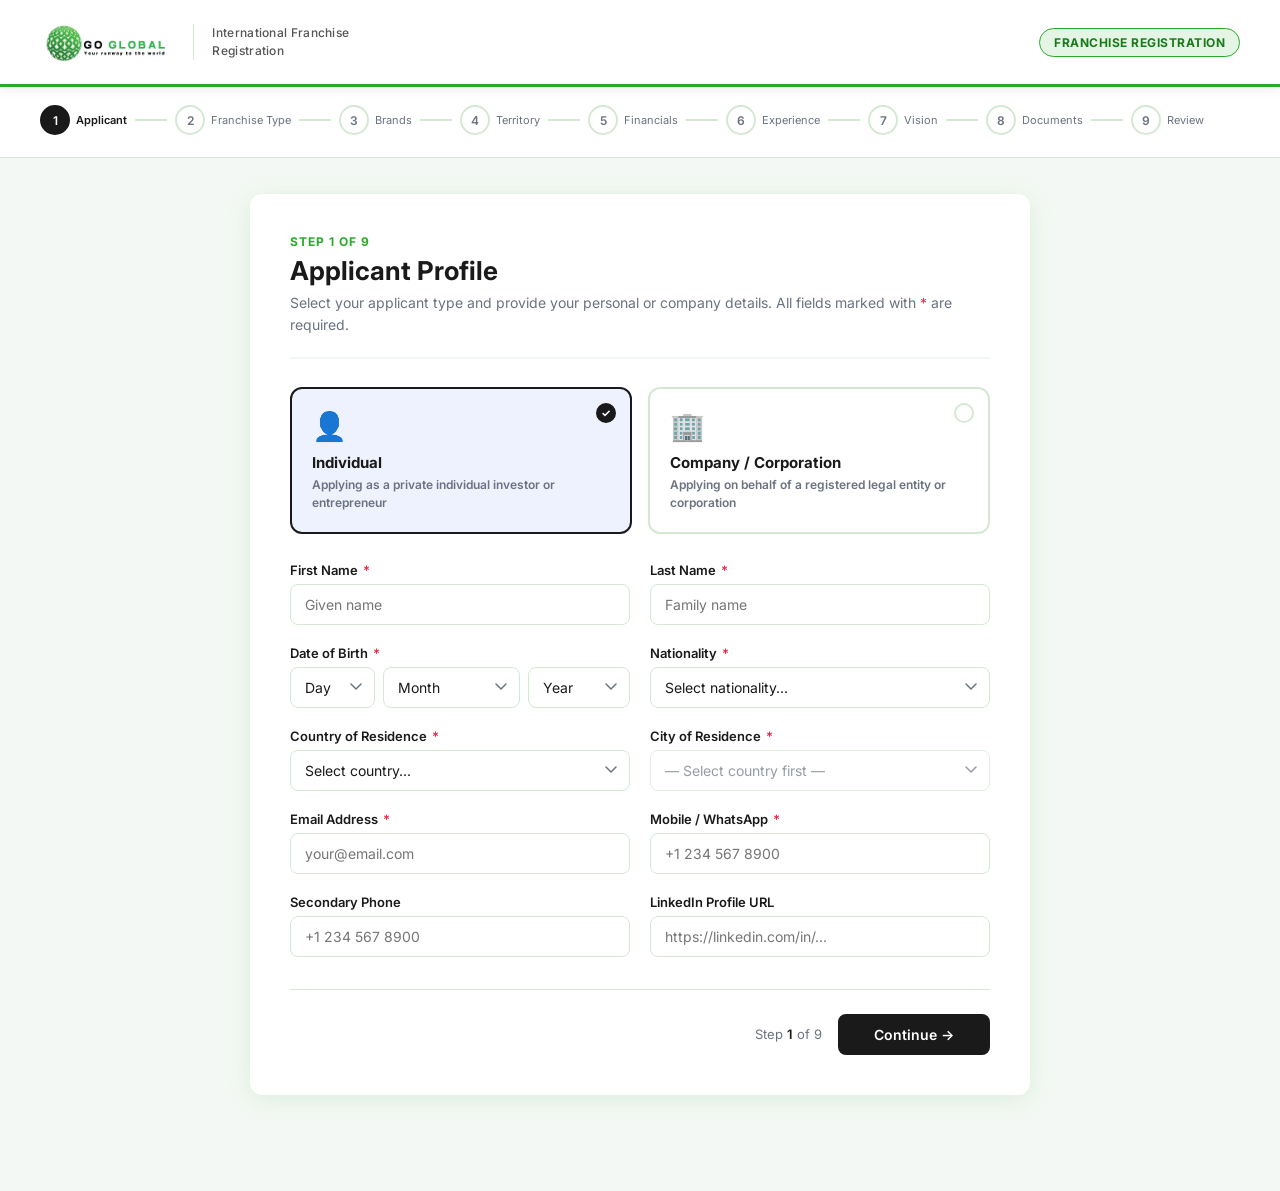
==== index.html @ 4338e1ed "Initial commit — Go Global Holdings franchise registration form" ====
<!DOCTYPE html>
<html lang="en">
<head>
<meta charset="UTF-8">
<meta name="viewport" content="width=device-width, initial-scale=1.0">
<title>Go Global Holdings — International Franchise Registration</title>
<link rel="preconnect" href="https://fonts.googleapis.com">
<link href="https://fonts.googleapis.com/css2?family=Inter:wght@300;400;500;600;700;800&display=swap" rel="stylesheet">
<style>
:root{--navy:#1a1a1a;--gold:#2aaa2a;--gold-light:#a8e6a8;--red:#e8294a;--bg:#f4f8f4;--white:#fff;--text:#1a1a1a;--muted:#6b7280;--border:#d4e8d4;--radius:12px;--shadow:0 4px 24px rgba(42,170,42,.12);}
*{box-sizing:border-box;margin:0;padding:0;}
body{font-family:'Inter',sans-serif;background:var(--bg);color:var(--text);min-height:100vh;}
/* ── HEADER ── */
.header{background:#fff;padding:12px 40px;display:flex;align-items:center;justify-content:space-between;position:sticky;top:0;z-index:100;border-bottom:3px solid #2aaa2a;box-shadow:0 2px 12px rgba(0,0,0,.08);}
.logo{display:flex;align-items:center;gap:0;}
.logo img{height:60px;width:auto;object-fit:contain;}
.logo-divider{width:1px;height:36px;background:#d4e8d4;margin:0 18px;}
.logo-tagline{font-size:12px;color:#555;font-weight:500;letter-spacing:.3px;line-height:1.5;}
.header-badge{background:rgba(42,170,42,.12);border:1px solid #2aaa2a;color:#1a7a1a;padding:6px 14px;border-radius:20px;font-size:12px;font-weight:700;letter-spacing:.5px;}
/* ── PROGRESS ── */
.progress-wrap{background:var(--white);border-bottom:1px solid var(--border);padding:18px 40px;}
.progress-steps{display:flex;align-items:center;gap:0;overflow-x:auto;padding-bottom:4px;}
.progress-steps::-webkit-scrollbar{height:4px;}
.progress-steps::-webkit-scrollbar-track{background:var(--bg);}
.progress-steps::-webkit-scrollbar-thumb{background:var(--border);border-radius:4px;}
.step-item{display:flex;align-items:center;flex-shrink:0;}
.step-dot{width:30px;height:30px;border-radius:50%;border:2px solid var(--border);background:var(--white);display:flex;align-items:center;justify-content:center;font-size:12px;font-weight:600;color:var(--muted);transition:all .3s;cursor:default;}
.step-dot.active{border-color:#1a1a1a;background:#1a1a1a;color:var(--white);}
.step-dot.done{border-color:var(--gold);background:var(--gold);color:var(--white);}
.step-label{font-size:11px;color:var(--muted);margin-left:6px;white-space:nowrap;}
.step-label.active{color:#1a1a1a;font-weight:600;}
.step-connector{width:32px;height:2px;background:var(--border);margin:0 8px;flex-shrink:0;}
.step-connector.done{background:var(--gold);}
/* ── MAIN ── */
.main{max-width:820px;margin:36px auto;padding:0 20px 60px;}
.form-card{background:var(--white);border-radius:var(--radius);box-shadow:var(--shadow);padding:40px;display:none;}
.form-card.active{display:block;animation:fadeIn .3s ease;}
@keyframes fadeIn{from{opacity:0;transform:translateY(8px)}to{opacity:1;transform:translateY(0)}}
.step-header{margin-bottom:28px;padding-bottom:20px;border-bottom:2px solid var(--bg);}
.step-num{font-size:12px;font-weight:700;color:var(--gold);letter-spacing:1px;text-transform:uppercase;margin-bottom:6px;}
.step-title{font-size:26px;font-weight:700;color:var(--navy);}
.step-desc{font-size:14px;color:var(--muted);margin-top:6px;line-height:1.6;}
/* ── FORM ELEMENTS ── */
.form-grid{display:grid;grid-template-columns:1fr 1fr;gap:20px;}
.form-grid.cols-3{grid-template-columns:1fr 1fr 1fr;}
.form-group{display:flex;flex-direction:column;gap:6px;}
.form-group.full{grid-column:1/-1;}
label{font-size:13px;font-weight:600;color:var(--text);}
label .req{color:var(--red);margin-left:2px;}
input[type=text],input[type=email],input[type=tel],input[type=date],input[type=url],input[type=number],select,textarea{width:100%;padding:11px 14px;border:1.5px solid var(--border);border-radius:8px;font-size:14px;font-family:'Inter',sans-serif;color:var(--text);background:var(--white);transition:border-color .2s;}
input:focus,select:focus,textarea:focus{outline:none;border-color:var(--navy);}
input.error,select.error,textarea.error{border-color:var(--red);}
textarea{resize:vertical;min-height:100px;}
select{cursor:pointer;appearance:none;background-image:url("data:image/svg+xml,%3Csvg xmlns='http://www.w3.org/2000/svg' width='12' height='8' viewBox='0 0 12 8'%3E%3Cpath d='M1 1l5 5 5-5' stroke='%236b7280' stroke-width='1.5' fill='none' stroke-linecap='round'/%3E%3C/svg%3E");background-repeat:no-repeat;background-position:right 12px center;}
.hint{font-size:12px;color:var(--muted);margin-top:2px;}
.err-msg{font-size:12px;color:var(--red);margin-top:2px;display:none;}
/* ── RADIO / CHECKBOX CARDS ── */
.type-cards{display:grid;grid-template-columns:1fr 1fr;gap:16px;margin-bottom:28px;}
.type-card{border:2px solid var(--border);border-radius:var(--radius);padding:20px;cursor:pointer;transition:all .25s;position:relative;}
.type-card:hover{border-color:var(--navy);background:#f9fbff;}
.type-card.selected{border-color:var(--navy);background:#eef2ff;}
.type-card input{position:absolute;opacity:0;pointer-events:none;}
.type-card .tc-icon{font-size:28px;margin-bottom:10px;}
.type-card .tc-title{font-size:15px;font-weight:700;color:var(--navy);}
.type-card .tc-desc{font-size:12px;color:var(--muted);margin-top:4px;line-height:1.5;}
.type-card .tc-check{width:20px;height:20px;border:2px solid var(--border);border-radius:50%;position:absolute;top:14px;right:14px;display:flex;align-items:center;justify-content:center;}
.type-card.selected .tc-check{background:var(--navy);border-color:var(--navy);}
.type-card.selected .tc-check::after{content:'✓';font-size:11px;color:var(--white);font-weight:700;}
/* ── BRAND CARDS ── */
.brand-grid{display:grid;grid-template-columns:repeat(4,1fr);gap:14px;}
.brand-card{border:2px solid var(--border);border-radius:var(--radius);padding:14px 10px;cursor:pointer;transition:all .25s;text-align:center;position:relative;background:var(--white);}
.brand-card:hover{border-color:#2aaa2a;transform:translateY(-2px);box-shadow:0 6px 16px rgba(42,170,42,.12);}
.brand-card.selected{border-color:#2aaa2a;background:#f2fbf2;}
.brand-card.selected::after{content:'✓';position:absolute;top:8px;right:8px;width:22px;height:22px;background:#2aaa2a;color:var(--white);border-radius:50%;display:flex;align-items:center;justify-content:center;font-size:12px;font-weight:700;line-height:22px;}
.brand-logo-wrap{height:64px;display:flex;align-items:center;justify-content:center;margin-bottom:8px;}
.brand-logo-wrap img{max-height:60px;max-width:100%;object-fit:contain;}
.brand-name{font-size:12px;font-weight:700;color:#1a1a1a;line-height:1.3;}
.brand-cat{font-size:10px;color:var(--muted);margin-top:3px;}
.brand-intro{font-size:10.5px;color:#444;margin-top:7px;line-height:1.5;min-height:32px;}
.brand-learn-btn{margin-top:9px;width:100%;padding:5px 0;border:1.5px solid #2aaa2a;border-radius:6px;background:none;color:#1a7a1a;font-size:10px;font-weight:600;cursor:pointer;transition:all .2s;font-family:'Inter',sans-serif;}
.brand-learn-btn:hover{background:#2aaa2a;color:#fff;}
/* ── BRAND MODAL ── */
.modal-overlay{position:fixed;inset:0;background:rgba(0,0,0,.55);z-index:1000;display:flex;align-items:center;justify-content:center;padding:20px;opacity:0;pointer-events:none;transition:opacity .25s;}
.modal-overlay.open{opacity:1;pointer-events:all;}
.modal-box{background:#fff;border-radius:16px;width:100%;max-width:680px;max-height:88vh;overflow-y:auto;box-shadow:0 20px 60px rgba(0,0,0,.25);transform:translateY(16px);transition:transform .25s;}
.modal-overlay.open .modal-box{transform:translateY(0);}
.modal-header{padding:24px 28px 16px;border-bottom:1px solid var(--border);display:flex;align-items:center;gap:16px;position:sticky;top:0;background:#fff;z-index:2;}
.modal-header img{height:52px;max-width:140px;object-fit:contain;}
.modal-header-text h2{font-size:18px;font-weight:700;color:#1a1a1a;}
.modal-header-text p{font-size:12px;color:var(--muted);margin-top:2px;}
.modal-close{margin-left:auto;background:none;border:none;font-size:22px;cursor:pointer;color:var(--muted);padding:4px 8px;line-height:1;}
.modal-close:hover{color:#1a1a1a;}
.modal-operating{padding:14px 20px;background:#f2fbf2;border-bottom:1px solid #c5e8c5;display:flex;align-items:center;flex-wrap:wrap;gap:8px;}
.modal-operating-label{font-size:10px;font-weight:700;color:#1a7a1a;text-transform:uppercase;letter-spacing:.6px;margin-right:4px;}
.modal-op-chip{display:flex;align-items:center;gap:5px;background:#fff;border:1px solid #c5e8c5;border-radius:20px;padding:4px 10px;font-size:12px;font-weight:600;color:#1a1a1a;}
.modal-op-chip .flag{font-size:14px;line-height:1;}
.modal-body{padding:22px 28px;}
.modal-section{margin-bottom:22px;}
.modal-section h3{font-size:12px;font-weight:700;color:#2aaa2a;text-transform:uppercase;letter-spacing:.6px;margin-bottom:10px;}
.modal-desc{font-size:13px;color:#333;line-height:1.7;}
.modal-strengths{display:flex;flex-wrap:wrap;gap:7px;}
.modal-strength{background:#f2fbf2;border:1px solid #c5e8c5;color:#1a6b1a;font-size:11px;font-weight:600;padding:4px 10px;border-radius:20px;}
.modal-packages{display:grid;grid-template-columns:repeat(3,1fr);gap:10px;}
.modal-pkg{border:1.5px solid var(--border);border-radius:10px;padding:14px 12px;text-align:center;}
.modal-pkg.highlight{border-color:#2aaa2a;background:#f2fbf2;}
.modal-pkg-name{font-size:12px;font-weight:700;color:#1a1a1a;margin-bottom:8px;}
.modal-pkg-row{font-size:11px;margin-bottom:8px;display:flex;flex-direction:column;gap:1px;}
.modal-pkg-row span:first-child{color:#888;font-size:10px;text-transform:uppercase;letter-spacing:.4px;}
.modal-pkg-row span:last-child{font-weight:700;color:#1a1a1a;font-size:12px;}
.modal-footer{padding:16px 28px;border-top:1px solid var(--border);display:flex;align-items:center;justify-content:space-between;gap:12px;position:sticky;bottom:0;background:#fff;}
.modal-select-btn{background:#2aaa2a;color:#fff;border:none;border-radius:8px;padding:10px 24px;font-size:13px;font-weight:700;cursor:pointer;font-family:'Inter',sans-serif;transition:background .2s;}
.modal-select-btn:hover{background:#1a8a1a;}
.modal-select-btn.deselect{background:#e8f5e8;color:#1a6b1a;border:1.5px solid #2aaa2a;}
.modal-website{font-size:12px;color:#2aaa2a;text-decoration:none;font-weight:600;}
.modal-website:hover{text-decoration:underline;}
/* ── TERRITORY TOGGLE ── */
.terr-tabs{display:flex;margin-bottom:22px;border:2px solid var(--border);border-radius:10px;overflow:hidden;}
.terr-tab{flex:1;padding:11px 0;border:none;background:none;font-size:13px;font-weight:600;color:var(--muted);cursor:pointer;transition:all .2s;font-family:'Inter',sans-serif;}
.terr-tab.active{background:#1a1a1a;color:#fff;}
.terr-tab:not(.active):hover{background:var(--bg);}
/* ── REGION SELECTION ── */
.region-grid{display:grid;grid-template-columns:repeat(3,1fr);gap:12px;}
.region-btn{border:2px solid var(--border);border-radius:8px;padding:12px 14px;cursor:pointer;transition:all .2s;display:flex;align-items:center;gap:10px;font-size:13px;font-weight:500;color:var(--text);}
.region-btn:hover{border-color:var(--navy);background:#f9fbff;}
.region-btn.selected{border-color:var(--gold);background:#fffbf0;color:var(--navy);font-weight:600;}
.region-flag{font-size:20px;}
/* ── COUNTRY PICKER ── */
.country-pick-grid{display:grid;grid-template-columns:repeat(auto-fill,minmax(140px,1fr));gap:6px;max-height:280px;overflow-y:auto;border:1.5px solid var(--border);border-radius:8px;padding:10px;margin-top:10px;}
.country-pick-grid::-webkit-scrollbar{width:4px;}
.country-pick-grid::-webkit-scrollbar-thumb{background:var(--border);border-radius:4px;}
.country-pick-btn{padding:6px 10px;border:1.5px solid var(--border);border-radius:6px;background:#fff;font-size:12px;cursor:pointer;transition:all .2s;text-align:left;font-family:'Inter',sans-serif;color:#1a1a1a;white-space:nowrap;overflow:hidden;text-overflow:ellipsis;}
.country-pick-btn:hover{border-color:#2aaa2a;background:#f2fbf2;}
.country-pick-btn.selected{border-color:#2aaa2a;background:#2aaa2a;color:#fff;}
.country-pick-btn.hidden{display:none;}
.country-chips-wrap{display:flex;flex-wrap:wrap;gap:8px;margin-top:14px;}
.country-chip{display:flex;align-items:center;gap:6px;background:#1a1a1a;color:#fff;border-radius:6px;padding:5px 10px;font-size:12px;font-weight:600;}
.country-chip-remove{cursor:pointer;opacity:.7;font-size:15px;line-height:1;}
.country-chip-remove:hover{opacity:1;}
/* ── INDUSTRY MULTI-SELECT ── */
.industry-pick-wrap{display:flex;flex-wrap:wrap;gap:8px;margin-top:6px;}
.industry-btn{padding:7px 14px;border:1.5px solid var(--border);border-radius:20px;background:#fff;font-size:12px;font-weight:500;cursor:pointer;transition:all .2s;font-family:'Inter',sans-serif;color:#1a1a1a;}
.industry-btn:hover{border-color:#2aaa2a;background:#f2fbf2;}
.industry-btn.selected{border-color:#2aaa2a;background:#2aaa2a;color:#fff;font-weight:600;}
/* ── CHECKBOX GROUP ── */
.check-group{display:flex;flex-direction:column;gap:10px;}
.check-item{display:flex;align-items:center;gap:10px;cursor:pointer;font-size:13px;}
.check-item input[type=checkbox]{width:16px;height:16px;accent-color:var(--navy);cursor:pointer;flex-shrink:0;}
/* ── TAGS / MULTI-SELECT ── */
.tag-input-wrap{border:1.5px solid var(--border);border-radius:8px;padding:8px;min-height:46px;display:flex;flex-wrap:wrap;gap:6px;cursor:text;}
.tag-input-wrap:focus-within{border-color:var(--navy);}
.tag{background:var(--navy);color:var(--white);border-radius:4px;padding:3px 8px;font-size:12px;display:flex;align-items:center;gap:4px;}
.tag-remove{cursor:pointer;opacity:.7;font-size:14px;line-height:1;}
.tag-remove:hover{opacity:1;}
/* ── BUDGET SLIDER ── */
.budget-options{display:grid;grid-template-columns:1fr 1fr 1fr;gap:10px;}
.budget-opt{border:2px solid var(--border);border-radius:8px;padding:12px;cursor:pointer;transition:all .2s;text-align:center;}
.budget-opt:hover{border-color:var(--navy);}
.budget-opt.selected{border-color:var(--gold);background:#fffbf0;}
.budget-opt .amt{font-size:14px;font-weight:700;color:var(--navy);}
.budget-opt .lbl{font-size:11px;color:var(--muted);margin-top:2px;}
/* ── EXPERIENCE TABLE ── */
.exp-entry{border:1.5px solid var(--border);border-radius:8px;padding:16px;margin-bottom:12px;}
.exp-entry-header{display:flex;justify-content:space-between;align-items:center;margin-bottom:12px;}
.exp-entry-title{font-size:14px;font-weight:600;color:var(--navy);}
.btn-remove{background:none;border:1px solid var(--border);color:var(--muted);border-radius:6px;padding:4px 10px;cursor:pointer;font-size:12px;}
.btn-remove:hover{border-color:var(--red);color:var(--red);}
.btn-add{background:none;border:2px dashed var(--border);color:var(--navy);border-radius:8px;padding:10px;cursor:pointer;font-size:13px;font-weight:600;width:100%;margin-top:8px;}
.btn-add:hover{border-color:var(--navy);background:#f9fbff;}
/* ── REVIEW ── */
.review-section{margin-bottom:24px;}
.review-section h3{font-size:14px;font-weight:700;color:var(--navy);margin-bottom:12px;padding-bottom:8px;border-bottom:1px solid var(--border);}
.review-grid{display:grid;grid-template-columns:1fr 1fr;gap:8px 24px;}
.review-item{display:flex;flex-direction:column;gap:2px;}.review-item.full{grid-column:1/-1;}
.review-label{font-size:11px;color:var(--muted);font-weight:600;text-transform:uppercase;letter-spacing:.4px;}
.review-value{font-size:14px;color:var(--text);}
/* ── SCORE CARD ── */
.score-card{background:linear-gradient(135deg,#1a1a1a,#2d2d2d);border-radius:var(--radius);padding:24px;color:var(--white);margin-bottom:24px;}
.score-card h3{font-size:16px;font-weight:700;margin-bottom:16px;color:var(--gold);}
.score-bars{display:flex;flex-direction:column;gap:12px;}
.score-bar-item{display:flex;align-items:center;gap:12px;}
.score-bar-label{font-size:12px;color:#a0aec0;width:140px;flex-shrink:0;}
.score-bar-track{flex:1;background:rgba(255,255,255,.15);border-radius:4px;height:8px;}
.score-bar-fill{height:8px;border-radius:4px;background:linear-gradient(90deg,var(--gold-light),var(--gold));transition:width .6s ease;}
.score-pct{font-size:12px;font-weight:700;color:var(--gold);width:36px;text-align:right;}
/* ── DECLARATION ── */
.decl-item{display:flex;align-items:flex-start;gap:12px;padding:14px;border:1.5px solid var(--border);border-radius:8px;margin-bottom:10px;cursor:pointer;}
.decl-item:hover{background:#f9fbff;}
.decl-item input{margin-top:2px;width:16px;height:16px;accent-color:var(--navy);flex-shrink:0;cursor:pointer;}
.decl-item .decl-text{font-size:13px;line-height:1.6;color:var(--text);}
.decl-item .decl-text strong{color:var(--navy);}
/* ── NAVIGATION ── */
.form-nav{display:flex;justify-content:space-between;align-items:center;margin-top:32px;padding-top:24px;border-top:1px solid var(--border);}
.btn{padding:12px 28px;border-radius:8px;font-size:14px;font-weight:600;cursor:pointer;transition:all .2s;border:none;font-family:'Inter',sans-serif;}
.btn-back{background:var(--white);border:2px solid var(--border);color:var(--text);}
.btn-back:hover{border-color:var(--navy);color:var(--navy);}
.btn-next{background:var(--navy);color:var(--white);padding:12px 36px;}
.btn-next:hover{background:#1a3560;transform:translateY(-1px);box-shadow:0 4px 12px rgba(15,30,61,.25);}
.btn-submit{background:linear-gradient(135deg,var(--gold),#e0a840);color:var(--white);padding:12px 40px;}
.btn-submit:hover{transform:translateY(-1px);box-shadow:0 4px 16px rgba(201,150,44,.4);}
.step-counter{font-size:13px;color:var(--muted);}
.step-counter span{color:var(--navy);font-weight:600;}
/* ── SUCCESS ── */
.success-screen{display:none;text-align:center;padding:60px 40px;}
.success-screen.show{display:block;animation:fadeIn .5s ease;}
.success-icon{width:80px;height:80px;background:linear-gradient(135deg,#10b981,#059669);border-radius:50%;display:flex;align-items:center;justify-content:center;font-size:36px;margin:0 auto 24px;}
.success-screen h2{font-size:28px;font-weight:700;color:var(--navy);margin-bottom:12px;}
.success-screen p{font-size:15px;color:var(--muted);max-width:480px;margin:0 auto 8px;line-height:1.7;}
.ref-number{display:inline-block;background:var(--bg);border:2px solid var(--gold);color:var(--navy);font-size:20px;font-weight:700;padding:14px 32px;border-radius:8px;margin:24px 0;letter-spacing:2px;}
.next-steps{background:var(--bg);border-radius:var(--radius);padding:24px;margin-top:28px;text-align:left;}
.next-steps h3{font-size:14px;font-weight:700;color:var(--navy);margin-bottom:12px;}
.next-steps ol{list-style:decimal;padding-left:20px;display:flex;flex-direction:column;gap:8px;}
/* ── EMAIL COPY ── */
.email-copy-box{background:#f2fbf2;border:1.5px solid #c5e8c5;border-radius:12px;padding:24px 28px;margin-top:28px;text-align:left;}
.email-copy-box h4{font-size:14px;font-weight:700;color:var(--navy);margin-bottom:6px;}
.email-copy-box p{font-size:13px;color:var(--muted);margin-bottom:14px;}
.email-copy-row{display:flex;gap:10px;align-items:center;}
.email-copy-row input{flex:1;padding:11px 14px;border:1.5px solid var(--border);border-radius:8px;font-size:14px;font-family:'Inter',sans-serif;outline:none;transition:border .2s;}
.email-copy-row input:focus{border-color:#2aaa2a;}
.email-copy-row .btn-send{background:#2aaa2a;color:#fff;border:none;padding:11px 22px;border-radius:8px;font-size:14px;font-weight:600;cursor:pointer;white-space:nowrap;transition:background .2s;font-family:'Inter',sans-serif;}
.email-copy-row .btn-send:hover{background:#238a23;}
.email-sent-state{display:none;align-items:center;gap:10px;padding:12px 16px;background:#e8f8e8;border:1.5px solid #a3d9a3;border-radius:8px;font-size:14px;font-weight:600;color:#1a7a1a;}
.email-sent-state.show{display:flex;}
.next-steps li{font-size:13px;color:var(--muted);line-height:1.6;}
/* ── NOTICE ── */
.info-box{background:#eef4ff;border-left:4px solid var(--navy);border-radius:0 8px 8px 0;padding:14px 16px;font-size:13px;color:var(--text);margin-bottom:20px;line-height:1.6;}
.warn-box{background:#fff8e6;border-left:4px solid var(--gold);border-radius:0 8px 8px 0;padding:14px 16px;font-size:13px;color:#92670a;margin-bottom:20px;line-height:1.6;}
/* ── RESPONSIVE ── */
@media(max-width:700px){
  .header{padding:14px 20px;}
  .progress-wrap{padding:14px 20px;}
  .main{margin:20px auto;}
  .form-card{padding:24px 20px;}
  .form-grid,.form-grid.cols-3{grid-template-columns:1fr;}
  .type-cards{grid-template-columns:1fr;}
  .brand-grid{grid-template-columns:repeat(2,1fr);}
  .region-grid{grid-template-columns:1fr 1fr;}
  .budget-options{grid-template-columns:1fr 1fr;}
  .review-grid{grid-template-columns:1fr;}
}
/* ── BRAND MOTIVATION BOX ── */
.brand-motivations{margin-top:20px;display:flex;flex-direction:column;gap:16px;}
.brand-mot-card{border:1.5px solid var(--border);border-radius:8px;padding:16px;}
.brand-mot-header{display:flex;align-items:center;gap:10px;margin-bottom:10px;}
.brand-mot-icon{font-size:20px;}
.brand-mot-name{font-size:14px;font-weight:700;color:var(--navy);}
/* ── SECTION DIVIDER ── */
.section-divider{margin:24px 0 20px;padding-bottom:10px;border-bottom:1px solid var(--border);}
.section-divider h4{font-size:14px;font-weight:700;color:var(--navy);}
.section-divider p{font-size:12px;color:var(--muted);margin-top:3px;}
</style>
</head>
<body>

<!-- HEADER -->
<div class="header">
  <div class="logo">
    <img src="logo.jpg" alt="Go Global Holdings">
    <div class="logo-divider"></div>
    <div class="logo-tagline">International Franchise<br>Registration</div>
  </div>
  <div class="header-badge">FRANCHISE REGISTRATION</div>
</div>

<!-- PROGRESS BAR -->
<div class="progress-wrap">
  <div class="progress-steps" id="progressSteps"></div>
</div>

<!-- MAIN CONTENT -->
<div class="main">

  <!-- ══ STEP 1: APPLICANT PROFILE ══ -->
  <div class="form-card active" id="step1">
    <div class="step-header">
      <div class="step-num">Step 1 of 9</div>
      <div class="step-title">Applicant Profile</div>
      <div class="step-desc">Select your applicant type and provide your personal or company details. All fields marked with <span style="color:var(--red)">*</span> are required.</div>
    </div>
    <div class="type-cards" id="applicantTypeCards">
      <label class="type-card selected" onclick="selectType('individual')">
        <input type="radio" name="applicantType" value="individual" checked>
        <div class="tc-icon">👤</div>
        <div class="tc-title">Individual</div>
        <div class="tc-desc">Applying as a private individual investor or entrepreneur</div>
        <div class="tc-check"></div>
      </label>
      <label class="type-card" onclick="selectType('company')">
        <input type="radio" name="applicantType" value="company">
        <div class="tc-icon">🏢</div>
        <div class="tc-title">Company / Corporation</div>
        <div class="tc-desc">Applying on behalf of a registered legal entity or corporation</div>
        <div class="tc-check"></div>
      </label>
    </div>

    <!-- Individual Fields -->
    <div id="individualFields">
      <div class="form-grid">
        <div class="form-group"><label>First Name <span class="req">*</span></label><input type="text" id="firstName" placeholder="Given name"></div>
        <div class="form-group"><label>Last Name <span class="req">*</span></label><input type="text" id="lastName" placeholder="Family name"></div>
        <div class="form-group">
          <label>Date of Birth <span class="req">*</span></label>
          <div style="display:grid;grid-template-columns:1fr 1.6fr 1.2fr;gap:8px;">
            <select id="dobDay"><option value="">Day</option></select>
            <select id="dobMonth"><option value="">Month</option></select>
            <select id="dobYear"><option value="">Year</option></select>
          </div>
          <input type="hidden" id="dob">
        </div>
        <div class="form-group"><label>Nationality <span class="req">*</span></label><select id="nationality"><option value="">Select nationality...</option></select></div>
        <div class="form-group"><label>Country of Residence <span class="req">*</span></label><select id="countryOfResidence"><option value="">Select country...</option></select></div>
        <div class="form-group">
          <label>City of Residence <span class="req">*</span></label>
          <select id="city" disabled style="color:var(--muted)">
            <option value="">— Select country first —</option>
          </select>
          <input type="text" id="cityOther" placeholder="Type your city name" style="display:none;margin-top:6px;">
        </div>
        <div class="form-group"><label>Email Address <span class="req">*</span></label><input type="email" id="email" placeholder="your@email.com"></div>
        <div class="form-group"><label>Mobile / WhatsApp <span class="req">*</span></label><input type="tel" id="phone" placeholder="+1 234 567 8900"></div>
        <div class="form-group"><label>Secondary Phone</label><input type="tel" id="phone2" placeholder="+1 234 567 8900"></div>
        <div class="form-group"><label>LinkedIn Profile URL</label><input type="url" id="linkedin" placeholder="https://linkedin.com/in/..."></div>
      </div>
    </div>

    <!-- Company Fields -->
    <div id="companyFields" style="display:none">
      <div class="form-grid">
        <div class="form-group full"><label>Registered Company Name <span class="req">*</span></label><input type="text" id="companyName" placeholder="Full legal name"></div>
        <div class="form-group"><label>Business Registration No. <span class="req">*</span></label><input type="text" id="regNumber" placeholder="Company reg. number"></div>
        <div class="form-group"><label>Country of Incorporation <span class="req">*</span></label><select id="countryOfIncorp"><option value="">Select country...</option></select></div>
        <div class="form-group"><label>Year Established <span class="req">*</span></label><input type="number" id="yearEstablished" placeholder="e.g. 2010" min="1900" max="2025"></div>
        <div class="form-group"><label>Type of Business <span class="req">*</span></label>
          <select id="bizType">
            <option value="">Select...</option>
            <option>Private Limited Company</option>
            <option>Public Limited Company</option>
            <option>Partnership</option>
            <option>Sole Proprietorship</option>
            <option>Family Business</option>
            <option>Holding Company</option>
            <option>Investment Group</option>
            <option>Other</option>
          </select>
        </div>
        <div class="form-group"><label>Number of Employees</label><select id="numEmployees"><option value="">Select...</option><option>1–10</option><option>11–50</option><option>51–200</option><option>201–500</option><option>500+</option></select></div>
        <div class="form-group"><label>Company Website</label><input type="url" id="companyWeb" placeholder="https://..."></div>
        <div class="form-group"><label>Annual Turnover (USD)</label>
          <select id="annualTurnover"><option value="">Select...</option><option>Under $500K</option><option>$500K – $1M</option><option>$1M – $5M</option><option>$5M – $20M</option><option>$20M – $100M</option><option>Over $100M</option></select>
        </div>
      </div>
      <div class="section-divider"><h4>Primary Contact Person</h4><p>Who will be the main point of contact for this application?</p></div>
      <div class="form-grid">
        <div class="form-group"><label>Contact Name <span class="req">*</span></label><input type="text" id="contactName" placeholder="Full name"></div>
        <div class="form-group"><label>Job Title / Designation <span class="req">*</span></label><input type="text" id="contactTitle" placeholder="e.g. CEO, Director"></div>
        <div class="form-group"><label>Contact Email <span class="req">*</span></label><input type="email" id="contactEmail" placeholder="contact@company.com"></div>
        <div class="form-group"><label>Contact Mobile <span class="req">*</span></label><input type="tel" id="contactPhone" placeholder="+1 234 567 8900"></div>
        <div class="form-group"><label>LinkedIn Profile</label><input type="url" id="contactLinkedIn" placeholder="https://linkedin.com/in/..."></div>
      </div>
    </div>

    <div class="form-nav">
      <div></div>
      <div style="display:flex;align-items:center;gap:16px;">
        <div class="step-counter">Step <span>1</span> of 9</div>
        <button class="btn btn-next" onclick="nextStep(1)">Continue →</button>
      </div>
    </div>
  </div>

  <!-- ══ STEP 2: FRANCHISE TYPE ══ -->
  <div class="form-card" id="step2">
    <div class="step-header">
      <div class="step-num">Step 2 of 9</div>
      <div class="step-title">Franchise Type</div>
      <div class="step-desc">Select the type of franchise partnership you are interested in. You may change this after initial discussions.</div>
    </div>
    <div class="info-box">💡 <strong>Not sure which type is right for you?</strong> Our team will guide you after reviewing your application. Select the option that best aligns with your current investment capacity and expansion plans.</div>
    <div id="franchiseTypeCards" style="display:grid;grid-template-columns:1fr 1fr;gap:16px;margin-bottom:24px;">
      <label class="type-card" onclick="selectFranchiseType('single_unit')">
        <input type="radio" name="franchiseType" value="single_unit">
        <div class="tc-icon">🏪</div>
        <div class="tc-title">Single-Unit Franchise</div>
        <div class="tc-desc">Operate one franchise location. Ideal for first-time franchisees who want to learn the system before expanding.</div>
        <div class="tc-check"></div>
      </label>
      <label class="type-card" onclick="selectFranchiseType('multi_unit')">
        <input type="radio" name="franchiseType" value="multi_unit">
        <div class="tc-icon">🏬</div>
        <div class="tc-title">Multi-Unit Franchise</div>
        <div class="tc-desc">Develop and operate multiple franchise locations. Typically 3–10 units in an agreed timeline.</div>
        <div class="tc-check"></div>
      </label>
      <label class="type-card" onclick="selectFranchiseType('area_developer')">
        <input type="radio" name="franchiseType" value="area_developer">
        <div class="tc-icon">🗺️</div>
        <div class="tc-title">Area Developer</div>
        <div class="tc-desc">Exclusive rights to develop and operate multiple units across a defined geographic territory or region.</div>
        <div class="tc-check"></div>
      </label>
      <label class="type-card" onclick="selectFranchiseType('master_franchisee')">
        <input type="radio" name="franchiseType" value="master_franchisee">
        <div class="tc-icon">🌍</div>
        <div class="tc-title">Master Franchisee</div>
        <div class="tc-desc">Country or territory license to sub-franchise to other operators. You become the franchisor in your territory.</div>
        <div class="tc-check"></div>
      </label>
    </div>

    <div id="ftExtraFields" style="display:none;">
      <div class="form-grid" id="multiUnitExtra" style="display:none;">
        <div class="form-group"><label>Planned Number of Units <span class="req">*</span></label><select id="plannedUnits"><option value="">Select...</option><option>2–3 units</option><option>4–5 units</option><option>6–10 units</option><option>11–20 units</option><option>20+ units</option></select></div>
        <div class="form-group"><label>Development Timeline <span class="req">*</span></label><select id="devTimeline"><option value="">Select...</option><option>Within 1 year</option><option>1–2 years</option><option>2–3 years</option><option>3–5 years</option></select></div>
      </div>
      <div id="masterDevExtra" style="display:none;">
        <div class="section-divider" style="margin-top:16px;"><h4>Target Territory</h4><p>Select the country or region you intend to operate as Area Developer / Master Franchisee.</p></div>
        <div class="terr-tabs">
          <button class="terr-tab active" id="s2TabRegion" onclick="s2SwitchMode('region')">🌍 By Region</button>
          <button class="terr-tab" id="s2TabCountry" onclick="s2SwitchMode('country')">🗺 By Country</button>
        </div>
        <div id="s2RegionMode">
          <div class="form-group" style="margin-bottom:20px;">
            <label>Select Region(s) of Interest <span class="req">*</span></label>
            <p class="hint" style="margin-bottom:10px;">Click to select / deselect. Multiple regions allowed.</p>
            <div class="region-grid" id="s2RegionGrid"></div>
          </div>
          <div id="s2CountrySection" style="display:none;">
            <div class="section-divider"><h4>Narrow Down to Specific Countries</h4><p>Select specific countries within your chosen regions. (Optional)</p></div>
            <div class="form-group">
              <input type="text" id="s2RegionCountrySearch" placeholder="🔍 Search within selected regions..." oninput="s2FilterRegionCountries(this.value)" style="margin-bottom:0;">
              <div class="country-pick-grid" id="s2RegionCountryPickGrid"></div>
            </div>
            <div id="s2SpecificCountriesChipsWrap" style="display:none;margin-top:4px;">
              <p class="hint" style="margin-bottom:8px;">Selected countries:</p>
              <div class="country-chips-wrap" id="s2SpecificCountriesChips"></div>
            </div>
          </div>
        </div>
        <div id="s2CountryMode" style="display:none;">
          <div class="form-group">
            <label>Select Individual Countries <span class="req">*</span></label>
            <input type="text" id="s2CountrySearch" placeholder="🔍 Search countries..." oninput="s2FilterCountries(this.value)" style="margin-bottom:0;">
            <div class="country-pick-grid" id="s2CountryPickGrid"></div>
          </div>
          <div id="s2SelectedCountriesWrap" style="display:none;margin-top:4px;">
            <p class="hint" style="margin-bottom:8px;">Selected countries:</p>
            <div class="country-chips-wrap" id="s2SelectedCountriesChips"></div>
          </div>
        </div>
        <div class="form-grid" style="margin-top:16px;">
          <div class="form-group"><label>Minimum Sub-Franchisees Targeted</label><select id="subFranchisees"><option value="">Select...</option><option>5–10</option><option>10–25</option><option>25–50</option><option>50–100</option><option>100+</option></select></div>
        </div>
      </div>
    </div>

    <div class="section-divider"><h4>Opening Timeline</h4></div>
    <div class="form-grid">
      <div class="form-group">
        <label>When do you plan to open your first unit? <span class="req">*</span></label>
        <select id="openingTimeline">
          <option value="">Select timeline...</option>
          <option>Within 6 months</option>
          <option>6–12 months</option>
          <option>1–2 years</option>
          <option>2–3 years</option>
          <option>3+ years (planning phase)</option>
        </select>
      </div>
      <div class="form-group">
        <label>Do you have a specific site / property in mind?</label>
        <select id="hasSite"><option value="">Select...</option><option>Yes – secured</option><option>Yes – in negotiation</option><option>No – still searching</option><option>No – franchisor to assist</option></select>
      </div>
    </div>

    <div class="form-nav">
      <button class="btn btn-back" onclick="prevStep(2)">← Back</button>
      <div style="display:flex;align-items:center;gap:16px;">
        <div class="step-counter">Step <span>2</span> of 9</div>
        <button class="btn btn-next" onclick="nextStep(2)">Continue →</button>
      </div>
    </div>
  </div>

  <!-- ══ STEP 3: BRAND SELECTION ══ -->
  <div class="form-card" id="step3">
    <div class="step-header">
      <div class="step-num">Step 3 of 9</div>
      <div class="step-title">Brand Selection</div>
      <div class="step-desc">Select one or more brands from our portfolio that you are interested in franchising. You may select multiple brands.</div>
    </div>
    <div class="warn-box">⚠️ Select all brands you are interested in. Our team will assess your application for each brand based on your profile, territory, and financial capacity.</div>
    <div class="brand-grid" id="brandGrid"></div>
    <div class="brand-motivations" id="brandMotivations" style="display:none;">
      <div class="section-divider"><h4>Brand-Specific Interest</h4><p>Tell us why you are interested in each selected brand.</p></div>
      <div id="brandMotivationCards"></div>
    </div>
    <div class="form-nav">
      <button class="btn btn-back" onclick="prevStep(3)">← Back</button>
      <div style="display:flex;align-items:center;gap:16px;">
        <div class="step-counter">Step <span>3</span> of 9</div>
        <button class="btn btn-next" onclick="nextStep(3)">Continue →</button>
      </div>
    </div>
  </div>

  <!-- ══ STEP 4: TERRITORY ══ -->
  <div class="form-card" id="step4">
    <div class="step-header">
      <div class="step-num">Step 4 of 9</div>
      <div class="step-title">Territory of Interest</div>
      <div class="step-desc">Select the regions or individual countries where you intend to operate your franchise(s).</div>
    </div>

    <!-- Mode toggle -->
    <div class="terr-tabs">
      <button class="terr-tab active" id="tabRegion" onclick="switchTerritoryMode('region')">🌍 By Region</button>
      <button class="terr-tab" id="tabCountry" onclick="switchTerritoryMode('country')">🗺 By Country</button>
    </div>

    <!-- Region mode -->
    <div id="terrRegionMode">
      <div class="form-group" style="margin-bottom:20px;">
        <label>Select Region(s) of Interest <span class="req">*</span></label>
        <p class="hint" style="margin-bottom:10px;">Click to select / deselect. Multiple regions allowed.</p>
        <div class="region-grid" id="regionGrid"></div>
      </div>
      <div id="countrySection" style="display:none;">
        <div class="section-divider"><h4>Narrow Down to Specific Countries</h4><p>Select specific countries within your chosen regions. (Optional)</p></div>
        <div class="form-group">
          <input type="text" id="regionCountrySearch" placeholder="🔍 Search within selected regions..." oninput="filterRegionCountries(this.value)" style="margin-bottom:0;">
          <div class="country-pick-grid" id="regionCountryPickGrid"></div>
        </div>
        <div id="specificCountriesChipsWrap" style="display:none;margin-top:4px;">
          <p class="hint" style="margin-bottom:8px;">Selected countries:</p>
          <div class="country-chips-wrap" id="specificCountriesChips"></div>
        </div>
      </div>
    </div>

    <!-- Country mode -->
    <div id="terrCountryMode" style="display:none;">
      <div class="form-group">
        <label>Select Individual Countries <span class="req">*</span></label>
        <input type="text" id="countrySearch" placeholder="🔍 Search countries..." oninput="filterCountries(this.value)" style="margin-bottom:0;">
        <div class="country-pick-grid" id="countryPickGrid"></div>
      </div>
      <div id="selectedCountriesWrap" style="display:none;margin-top:4px;">
        <p class="hint" style="margin-bottom:8px;">Selected countries:</p>
        <div class="country-chips-wrap" id="selectedCountriesChips"></div>
      </div>
    </div>

    <!-- Always shown -->
    <div class="form-grid" style="margin-top:24px;">
      <div class="form-group">
        <label>Primary Country of Operation <span class="req">*</span></label>
        <select id="primaryCountry"><option value="">Select primary country...</option></select>
      </div>
      <div class="form-group">
        <label>Open to Suggestions on Territory?</label>
        <select id="openToSuggestions"><option value="">Select...</option><option>Yes – flexible on territory</option><option>Somewhat – prefer selected regions</option><option>No – specific territory only</option></select>
      </div>
    </div>
    <div class="form-nav">
      <button class="btn btn-back" onclick="prevStep(4)">← Back</button>
      <div style="display:flex;align-items:center;gap:16px;">
        <div class="step-counter">Step <span>4</span> of 9</div>
        <button class="btn btn-next" onclick="nextStep(4)">Continue →</button>
      </div>
    </div>
  </div>

  <!-- ══ STEP 5: FINANCIAL PROFILE ══ -->
  <div class="form-card" id="step5">
    <div class="step-header">
      <div class="step-num">Step 5 of 9</div>
      <div class="step-title">Financial Profile</div>
      <div class="step-desc">Provide your financial capacity to help us match you with the right brand and territory. All information is strictly confidential.</div>
    </div>
    <div class="info-box">🔒 Financial information is treated with strict confidentiality and used solely for franchise qualification purposes. We do not share this with third parties.</div>
    <div class="section-divider"><h4>Available Investment Capital</h4><p>Liquid capital available specifically for franchise investment (not including personal living expenses)</p></div>
    <div class="form-group" style="margin-bottom:20px;">
      <label>Available Liquid Capital (USD) <span class="req">*</span></label>
      <div class="budget-options" id="liquidCapitalOpts">
        <div class="budget-opt" onclick="selectBudget('liquidCapital','Under $50K')"><div class="amt">Under $50K</div><div class="lbl">Entry Level</div></div>
        <div class="budget-opt" onclick="selectBudget('liquidCapital','$50K–$100K')"><div class="amt">$50K–$100K</div><div class="lbl">Starter</div></div>
        <div class="budget-opt" onclick="selectBudget('liquidCapital','$100K–$250K')"><div class="amt">$100K–$250K</div><div class="lbl">Single Unit</div></div>
        <div class="budget-opt" onclick="selectBudget('liquidCapital','$250K–$500K')"><div class="amt">$250K–$500K</div><div class="lbl">Multi-Unit</div></div>
        <div class="budget-opt" onclick="selectBudget('liquidCapital','$500K–$1M')"><div class="amt">$500K–$1M</div><div class="lbl">Area Dev.</div></div>
        <div class="budget-opt" onclick="selectBudget('liquidCapital','Over $1M')"><div class="amt">Over $1M</div><div class="lbl">Master Rights</div></div>
      </div>
    </div>
    <div class="section-divider"><h4>Total Net Worth</h4><p>Estimated total personal / company net worth including all assets</p></div>
    <div class="form-group" style="margin-bottom:20px;">
      <label>Estimated Net Worth (USD) <span class="req">*</span></label>
      <div class="budget-options" id="netWorthOpts">
        <div class="budget-opt" onclick="selectBudget('netWorth','Under $100K')"><div class="amt">Under $100K</div><div class="lbl">Growing</div></div>
        <div class="budget-opt" onclick="selectBudget('netWorth','$100K–$500K')"><div class="amt">$100K–$500K</div><div class="lbl">Developing</div></div>
        <div class="budget-opt" onclick="selectBudget('netWorth','$500K–$1M')"><div class="amt">$500K–$1M</div><div class="lbl">Established</div></div>
        <div class="budget-opt" onclick="selectBudget('netWorth','$1M–$3M')"><div class="amt">$1M–$3M</div><div class="lbl">Affluent</div></div>
        <div class="budget-opt" onclick="selectBudget('netWorth','$3M–$10M')"><div class="amt">$3M–$10M</div><div class="lbl">High Net Worth</div></div>
        <div class="budget-opt" onclick="selectBudget('netWorth','Over $10M')"><div class="amt">Over $10M</div><div class="lbl">UHNWI</div></div>
      </div>
    </div>
    <div class="section-divider"><h4>Source of Funds</h4></div>
    <div class="form-group" style="margin-bottom:20px;">
      <label>Source of Investment Funds <span class="req">*</span> <span class="hint">(Select all that apply)</span></label>
      <div class="check-group" style="display:grid;grid-template-columns:1fr 1fr;gap:10px;margin-top:8px;">
        <label class="check-item"><input type="checkbox" value="personal_savings" id="src_savings"> Personal / Family Savings</label>
        <label class="check-item"><input type="checkbox" value="bank_loan" id="src_bank"> Bank Loan / Credit Facility</label>
        <label class="check-item"><input type="checkbox" value="investors" id="src_inv"> External Investors / Partners</label>
        <label class="check-item"><input type="checkbox" value="business_profits" id="src_biz"> Existing Business Profits</label>
        <label class="check-item"><input type="checkbox" value="property_sale" id="src_prop"> Property / Asset Sale</label>
        <label class="check-item"><input type="checkbox" value="other" id="src_other"> Other</label>
      </div>
    </div>
    <div class="form-grid">
      <div class="form-group">
        <label>Will you require external financing?</label>
        <select id="requiresFinancing"><option value="">Select...</option><option>No – fully self-funded</option><option>Yes – partial bank financing</option><option>Yes – seeking investors</option><option>Already secured financing</option></select>
      </div>
      <div class="form-group">
        <label>Currency Preference for Investment</label>
        <select id="currency"><option value="">Select...</option><option>USD (US Dollar)</option><option>EUR (Euro)</option><option>GBP (British Pound)</option><option>SGD (Singapore Dollar)</option><option>AED (UAE Dirham)</option><option>SAR (Saudi Riyal)</option><option>INR (Indian Rupee)</option><option>MYR (Malaysian Ringgit)</option><option>Other</option></select>
      </div>
    </div>
    <div class="form-nav">
      <button class="btn btn-back" onclick="prevStep(5)">← Back</button>
      <div style="display:flex;align-items:center;gap:16px;">
        <div class="step-counter">Step <span>5</span> of 9</div>
        <button class="btn btn-next" onclick="nextStep(5)">Continue →</button>
      </div>
    </div>
  </div>

  <!-- ══ STEP 6: EXPERIENCE ══ -->
  <div class="form-card" id="step6">
    <div class="step-header">
      <div class="step-num">Step 6 of 9</div>
      <div class="step-title">Experience & Background</div>
      <div class="step-desc">Tell us about your professional background, business experience, and any previous franchise ownership. This helps us assess your readiness and match you with the right brand.</div>
    </div>
    <div class="section-divider"><h4>Current Occupation</h4></div>
    <div class="form-grid">
      <div class="form-group"><label>Current / Most Recent Role <span class="req">*</span></label><input type="text" id="currentRole" placeholder="e.g. Managing Director, Business Owner..."></div>
      <div class="form-group"><label>Current / Most Recent Employer</label><input type="text" id="currentEmployer" placeholder="Company or self-employed"></div>
      <div class="form-group full">
        <label>Industry <span class="req">*</span></label>
        <p class="hint" style="margin-bottom:4px;">Select all that apply.</p>
        <div class="industry-pick-wrap" id="industryPickWrap">
          <button class="industry-btn" onclick="toggleIndustry('Food &amp; Beverage')">Food &amp; Beverage</button>
          <button class="industry-btn" onclick="toggleIndustry('Retail')">Retail</button>
          <button class="industry-btn" onclick="toggleIndustry('Hospitality / Hotels')">Hospitality / Hotels</button>
          <button class="industry-btn" onclick="toggleIndustry('Finance / Banking')">Finance / Banking</button>
          <button class="industry-btn" onclick="toggleIndustry('Real Estate / Property')">Real Estate / Property</button>
          <button class="industry-btn" onclick="toggleIndustry('Technology / IT')">Technology / IT</button>
          <button class="industry-btn" onclick="toggleIndustry('Healthcare / Medical')">Healthcare / Medical</button>
          <button class="industry-btn" onclick="toggleIndustry('Manufacturing')">Manufacturing</button>
          <button class="industry-btn" onclick="toggleIndustry('Education / Training')">Education / Training</button>
          <button class="industry-btn" onclick="toggleIndustry('Logistics / Supply Chain')">Logistics / Supply Chain</button>
          <button class="industry-btn" onclick="toggleIndustry('Professional Services')">Professional Services</button>
          <button class="industry-btn" onclick="toggleIndustry('Construction / Infrastructure')">Construction / Infrastructure</button>
          <button class="industry-btn" onclick="toggleIndustry('Agriculture / Food Production')">Agriculture / Food Production</button>
          <button class="industry-btn" onclick="toggleIndustry('Media / Marketing')">Media / Marketing</button>
          <button class="industry-btn" onclick="toggleIndustry('Other')">Other</button>
        </div>
      </div>
      <div class="form-group"><label>Years of Business Experience <span class="req">*</span></label>
        <select id="yearsExp"><option value="">Select...</option><option>Less than 1 year</option><option>1–3 years</option><option>3–5 years</option><option>5–10 years</option><option>10–15 years</option><option>Over 15 years</option></select>
      </div>
      <div class="form-group"><label>Max. No. of Staff Ever Managed</label>
        <select id="staffManaged"><option value="">Select...</option><option>None</option><option>1–5</option><option>6–15</option><option>16–50</option><option>51–200</option><option>200+</option></select>
      </div>
      <div class="form-group"><label>Highest Education Level</label>
        <select id="education"><option value="">Select...</option><option>High School / Secondary</option><option>Diploma / Associate Degree</option><option>Bachelor's Degree</option><option>Master's Degree (MBA or other)</option><option>Doctorate / PhD</option><option>Professional Qualification (e.g. CPA, CFA)</option></select>
      </div>
    </div>

    <div class="section-divider"><h4>Current Business Ownership</h4></div>
    <div class="form-grid">
      <div class="form-group">
        <label>Do you currently own / operate a business? <span class="req">*</span></label>
        <select id="ownsBusiness" onchange="toggleOwnsBusiness()"><option value="">Select...</option><option value="yes">Yes</option><option value="no">No</option></select>
      </div>
    </div>
    <div id="bizDetails" style="display:none;">
      <div class="form-grid">
        <div class="form-group"><label>Business Name</label><input type="text" id="bizName" placeholder="Name of your business"></div>
        <div class="form-group"><label>Business Type / Industry</label><input type="text" id="bizIndustry" placeholder="e.g. F&B, Retail, Services"></div>
        <div class="form-group"><label>Annual Revenue (approx. USD)</label>
          <select id="bizRevenue"><option value="">Select...</option><option>Under $100K</option><option>$100K–$500K</option><option>$500K–$2M</option><option>$2M–$10M</option><option>Over $10M</option></select>
        </div>
        <div class="form-group"><label>Number of Current Staff</label><input type="number" id="bizStaff" placeholder="e.g. 25" min="0"></div>
      </div>
    </div>

    <div class="section-divider"><h4>Franchise Experience</h4></div>
    <div class="form-grid">
      <div class="form-group full">
        <label>Do you have prior franchise ownership or management experience? <span class="req">*</span></label>
        <select id="hasFranchiseExp" onchange="toggleFranchiseExp()"><option value="">Select...</option><option value="yes">Yes – I own/owned franchise(s)</option><option value="operated">Yes – I managed a franchise operation</option><option value="no">No – this is my first franchise application</option></select>
      </div>
    </div>
    <div id="franchiseExpDetails" style="display:none;">
      <div id="franchiseExpEntries"></div>
      <button class="btn-add" onclick="addFranchiseEntry()">+ Add Franchise Experience</button>
    </div>

    <div id="industryExpSection"><!-- built dynamically by buildIndustryExpSection() --></div>

    <div class="form-nav">
      <button class="btn btn-back" onclick="prevStep(6)">← Back</button>
      <div style="display:flex;align-items:center;gap:16px;">
        <div class="step-counter">Step <span>6</span> of 9</div>
        <button class="btn btn-next" onclick="nextStep(6)">Continue →</button>
      </div>
    </div>
  </div>

  <!-- ══ STEP 7: VISION & MOTIVATION ══ -->
  <div class="form-card" id="step7">
    <div class="step-header">
      <div class="step-num">Step 7 of 9</div>
      <div class="step-title">Vision & Motivation</div>
      <div class="step-desc">Help us understand your entrepreneurial vision and why you want to partner with our brands. This is one of the most important sections of your application.</div>
    </div>
    <div class="form-group" style="margin-bottom:20px;">
      <label>Why do you want to franchise with us? <span class="req">*</span></label>
      <p class="hint">Describe what draws you to our brand(s), your alignment with our values, and what you bring as a franchise partner. Minimum 100 words.</p>
      <textarea id="whyFranchise" placeholder="Share your motivation, alignment with our brand values, what excites you about this opportunity, and why you believe you'll be a successful franchisee..." style="min-height:130px;"></textarea>
    </div>
    <div class="form-group" style="margin-bottom:20px;">
      <label>What is your business vision for your franchise operation? <span class="req">*</span></label>
      <p class="hint">Describe your 3–5 year plan: growth strategy, number of units, target market, community impact, etc.</p>
      <textarea id="businessVision" placeholder="Describe your vision: how many units you plan to open, your target customer base, your management structure, and how you plan to grow..." style="min-height:120px;"></textarea>
    </div>
    <div class="form-grid">
      <div class="form-group full">
        <label>What are your key strengths as a potential franchisee? <span class="req">*</span></label>
        <p class="hint" style="margin-bottom:4px;">Select all that apply.</p>
        <div class="industry-pick-wrap" id="strengthPickWrap">
          <button class="industry-btn" onclick="toggleStrength('Strong financial resources')">Strong financial resources</button>
          <button class="industry-btn" onclick="toggleStrength('Deep local market knowledge')">Deep local market knowledge</button>
          <button class="industry-btn" onclick="toggleStrength('Proven operational experience')">Proven operational experience</button>
          <button class="industry-btn" onclick="toggleStrength('Existing retail / F&amp;B network')">Existing retail / F&amp;B network</button>
          <button class="industry-btn" onclick="toggleStrength('Strong management team')">Strong management team</button>
          <button class="industry-btn" onclick="toggleStrength('Government / business connections')">Government / business connections</button>
          <button class="industry-btn" onclick="toggleStrength('Prime property access')">Prime property access</button>
          <button class="industry-btn" onclick="toggleStrength('Marketing &amp; branding expertise')">Marketing &amp; branding expertise</button>
          <button class="industry-btn" onclick="toggleStrength('Supply chain / logistics network')">Supply chain / logistics network</button>
          <button class="industry-btn" onclick="toggleStrength('Technology &amp; digital capabilities')">Technology &amp; digital capabilities</button>
          <button class="industry-btn" onclick="toggleStrength('Multilingual / multicultural team')">Multilingual / multicultural team</button>
        </div>
      </div>
      <div class="form-group full">
        <label>How did you hear about us? <span class="req">*</span></label>
        <p class="hint" style="margin-bottom:4px;">Select all that apply.</p>
        <div class="industry-pick-wrap" id="hearAboutPickWrap">
          <button class="industry-btn" onclick="toggleHearAbout('Franchise Exhibition / Expo')">Franchise Exhibition / Expo</button>
          <button class="industry-btn" onclick="toggleHearAbout('Online Search (Google, etc.)')">Online Search (Google, etc.)</button>
          <button class="industry-btn" onclick="toggleHearAbout('Social Media (LinkedIn, Instagram, etc.)')">Social Media (LinkedIn, Instagram, etc.)</button>
          <button class="industry-btn" onclick="toggleHearAbout('Referral from a friend / associate')">Referral from a friend / associate</button>
          <button class="industry-btn" onclick="toggleHearAbout('Existing franchisee')">Existing franchisee</button>
          <button class="industry-btn" onclick="toggleHearAbout('Franchise consultant / broker')">Franchise consultant / broker</button>
          <button class="industry-btn" onclick="toggleHearAbout('Industry publication / magazine')">Industry publication / magazine</button>
          <button class="industry-btn" onclick="toggleHearAbout('Email / newsletter')">Email / newsletter</button>
          <button class="industry-btn" onclick="toggleHearAbout('Company website')">Company website</button>
          <button class="industry-btn" onclick="toggleHearAbout('Other')">Other</button>
        </div>
      </div>
      <div class="form-group">
        <label>Will you be a hands-on operator? <span class="req">*</span></label>
        <select id="operatorType">
          <option value="">Select...</option>
          <option>Yes – I will be owner-operator, personally involved daily</option>
          <option>Semi-active – I will oversee but hire professional management</option>
          <option>Passive investor – professionally managed by hired team</option>
        </select>
      </div>
      <div class="form-group">
        <label>Are you currently working with a franchise consultant / broker?</label>
        <select id="hasBroker">
          <option value="">Select...</option>
          <option>Yes – name below</option>
          <option>No – applying directly</option>
        </select>
      </div>
      <div class="form-group full" id="brokerNameField" style="display:none;">
        <label>Consultant / Broker Name & Company</label>
        <input type="text" id="brokerName" placeholder="Name and company of your franchise consultant">
      </div>
    </div>
    <div class="form-group" style="margin-top:8px;">
      <label>Additional Information / Message to Our Team</label>
      <p class="hint">Anything else you'd like us to know about your application?</p>
      <textarea id="additionalInfo" placeholder="Any other relevant information, special circumstances, or questions you have for our franchise team..." style="min-height:80px;"></textarea>
    </div>
    <div class="form-nav">
      <button class="btn btn-back" onclick="prevStep(7)">← Back</button>
      <div style="display:flex;align-items:center;gap:16px;">
        <div class="step-counter">Step <span>7</span> of 9</div>
        <button class="btn btn-next" onclick="nextStep(7)">Continue →</button>
      </div>
    </div>
  </div>

  <!-- ══ STEP 8: DOCUMENTS ══ -->
  <div class="form-card" id="step8">
    <div class="step-header">
      <div class="step-num">Step 8 of 9</div>
      <div class="step-title">Supporting Documents</div>
      <div class="step-desc">Uploading supporting documents significantly strengthens your application. All documents are optional at this stage and can be submitted later.</div>
    </div>
    <div class="warn-box">📋 Documents are optional but highly recommended for Master Franchisee and Area Developer applications. They will be requested during the due diligence phase.</div>
    <div class="form-grid">
      <div class="form-group">
        <label id="cvLabel">CV / Resume</label>
        <p class="hint" id="cvHint">PDF or Word document. Max 5MB.</p>
        <input type="file" id="cvFile" accept=".pdf,.doc,.docx" style="border:2px dashed var(--border);padding:12px;border-radius:8px;background:#fafafa;cursor:pointer;">
      </div>
      <div class="form-group">
        <label>Business Plan (if available)</label>
        <p class="hint">PDF only. Max 10MB.</p>
        <input type="file" id="bizPlanFile" accept=".pdf" style="border:2px dashed var(--border);padding:12px;border-radius:8px;background:#fafafa;cursor:pointer;">
      </div>
      <div class="form-group">
        <label>Financial Statement / Proof of Funds</label>
        <p class="hint">Bank statement, account summary, or net worth statement. PDF. Max 5MB.</p>
        <input type="file" id="financeFile" accept=".pdf,.jpg,.jpeg,.png" style="border:2px dashed var(--border);padding:12px;border-radius:8px;background:#fafafa;cursor:pointer;">
      </div>
      <div class="form-group">
        <label>Company Profile / Registration Documents</label>
        <p class="hint">Company registration certificate, profile, or business license. PDF. Max 5MB.</p>
        <input type="file" id="companyFile" accept=".pdf,.jpg,.jpeg,.png" style="border:2px dashed var(--border);padding:12px;border-radius:8px;background:#fafafa;cursor:pointer;">
      </div>
    </div>
    <div class="form-group" style="margin-top:8px;">
      <label>Reference Contact 1 (Professional Reference)</label>
      <div class="form-grid">
        <input type="text" id="ref1name" placeholder="Full name">
        <input type="text" id="ref1title" placeholder="Title / Company">
        <input type="email" id="ref1email" placeholder="Email address">
        <input type="tel" id="ref1phone" placeholder="Phone number">
      </div>
    </div>
    <div class="form-group" style="margin-top:8px;">
      <label>Reference Contact 2 (Business / Character Reference)</label>
      <div class="form-grid">
        <input type="text" id="ref2name" placeholder="Full name">
        <input type="text" id="ref2title" placeholder="Title / Company">
        <input type="email" id="ref2email" placeholder="Email address">
        <input type="tel" id="ref2phone" placeholder="Phone number">
      </div>
    </div>
    <div class="form-nav">
      <button class="btn btn-back" onclick="prevStep(8)">← Back</button>
      <div style="display:flex;align-items:center;gap:16px;">
        <div class="step-counter">Step <span>8</span> of 9</div>
        <button class="btn btn-next" onclick="nextStep(8)">Continue →</button>
      </div>
    </div>
  </div>

  <!-- ══ STEP 9: REVIEW & DECLARATION ══ -->
  <div class="form-card" id="step9">
    <div class="step-header">
      <div class="step-num">Step 9 of 9</div>
      <div class="step-title">Review & Declaration</div>
      <div class="step-desc">Review your application summary and confirm your declarations before submitting.</div>
    </div>
    <div class="score-card" id="candidateScoreCard">
      <h3>📊 Candidate Matching Summary</h3>
      <div class="score-bars" id="scoreBars"></div>
    </div>
    <div id="reviewSummary"></div>
    <div class="section-divider"><h4>Declarations & Consent</h4></div>
    <label class="decl-item">
      <input type="checkbox" id="decl1">
      <div class="decl-text"><strong>Accuracy of Information:</strong> I confirm that all information provided in this application is true, accurate, and complete to the best of my knowledge. I understand that providing false information may result in immediate disqualification.</div>
    </label>
    <label class="decl-item">
      <input type="checkbox" id="decl2">
      <div class="decl-text"><strong>Background & Reference Check:</strong> I authorize Go Global Holdings and its designated representatives to conduct background checks, verify references, and assess financial information provided in this application as part of the franchise qualification process.</div>
    </label>
    <label class="decl-item">
      <input type="checkbox" id="decl3">
      <div class="decl-text"><strong>Privacy Policy:</strong> I have read and agree to the <a href="#" style="color:var(--gold)">Privacy Policy</a> and <a href="#" style="color:var(--gold)">Terms & Conditions</a>. I understand how my personal information will be collected, used, and stored.</div>
    </label>
    <label class="decl-item">
      <input type="checkbox" id="decl4">
      <div class="decl-text"><strong>Non-Commitment Acknowledgement:</strong> I understand that this application does not constitute a binding franchise agreement and that submitting this form does not guarantee or imply approval of a franchise. Any franchise offer is subject to mutual due diligence and execution of a Franchise Disclosure Document (FDD) and Franchise Agreement.</div>
    </label>
    <label class="decl-item">
      <input type="checkbox" id="declMarketing">
      <div class="decl-text"><strong>Marketing Communications (Optional):</strong> I agree to receive updates, newsletters, and promotional materials about franchise opportunities from Go Global Holdings via email and messaging platforms.</div>
    </label>
    <div class="form-nav">
      <button class="btn btn-back" onclick="prevStep(9)">← Back</button>
      <div style="display:flex;align-items:center;gap:16px;">
        <div class="step-counter">Step <span>9</span> of 9</div>
        <button class="btn btn-submit" onclick="submitForm()">🚀 Submit Application</button>
      </div>
    </div>
  </div>

  <!-- ══ SUCCESS SCREEN ══ -->
  <div class="form-card success-screen" id="successScreen">
    <div class="success-icon">✓</div>
    <h2>Application Submitted Successfully!</h2>
    <p>Thank you for your interest in franchising with us. Your application has been received and is now under review by our International Franchise Development Team.</p>
    <div class="ref-number" id="refNumber">FR-2025-000000</div>
    <p style="font-size:13px;color:var(--muted);">Please save this reference number for all future correspondence.</p>
    <div class="next-steps">
      <h3>What happens next?</h3>
      <ol>
        <li><strong>Application Review (3–5 business days):</strong> Our franchise development team will review your application and assess your profile against our brand requirements.</li>
        <li><strong>Initial Screening Call (Week 1–2):</strong> A franchise development manager will contact you to schedule an introductory call to discuss your application in detail.</li>
        <li><strong>Franchise Disclosure & Discovery Day (Week 2–4):</strong> Qualified candidates will receive our Franchise Disclosure Document and be invited to attend a Discovery Day at our HQ.</li>
        <li><strong>Due Diligence & Approval (Week 4–8):</strong> Financial verification, reference checks, and territory assessment will be completed.</li>
        <li><strong>Franchise Agreement (Week 8–12):</strong> Approved candidates will receive and execute the Franchise Agreement, followed by onboarding.</li>
      </ol>
    </div>
    <div class="email-copy-box">
      <h4>📧 Get a Copy of Your Application</h4>
      <p>We'll open your email client with a full summary of your submitted application.</p>
      <div class="email-copy-row">
        <input type="email" id="copyEmailInput" placeholder="Your email address">
        <button class="btn-send" onclick="sendApplicationCopy()">Send Copy →</button>
      </div>
      <div class="email-sent-state" id="emailSentState">
        <span>✅</span> Email client opened — check your drafts or sent folder.
      </div>
    </div>
  </div>

</div><!-- /main -->

<!-- ══ BRAND MODAL ══ -->
<div class="modal-overlay" id="brandModal" onclick="if(event.target===this)closeBrandModal()">
  <div class="modal-box">
    <div class="modal-header">
      <img id="modalLogo" src="" alt="">
      <div class="modal-header-text">
        <h2 id="modalName"></h2>
        <p id="modalMeta"></p>
      </div>
      <button class="modal-close" onclick="closeBrandModal()">✕</button>
    </div>
    <div class="modal-operating" id="modalOperating" style="display:none"></div>
    <div class="modal-body">
      <div class="modal-section">
        <h3>About the Brand</h3>
        <p class="modal-desc" id="modalDesc"></p>
      </div>
      <div class="modal-section" id="modalStrengthsSection">
        <h3>Key Strengths</h3>
        <div class="modal-strengths" id="modalStrengths"></div>
      </div>
      <div class="modal-section" id="modalPkgsSection">
        <h3>Franchise Packages</h3>
        <div class="modal-packages" id="modalPackages"></div>
      </div>
    </div>
    <div class="modal-footer">
      <a id="modalWebsite" href="#" target="_blank" rel="noopener" class="modal-website">🌐 Visit Website</a>
      <button class="modal-select-btn" id="modalSelectBtn" onclick="toggleBrandFromModal()"></button>
    </div>
  </div>
</div>

<script>
// ═══════════════════════════════════════
// CONFIGURATION — Customize your 8 brands
// ═══════════════════════════════════════
const BRANDS = [
  {
    id:'b1', name:"Three O'Clock Coffee", category:'F&B / Café', logo:'brand_threeoclock.jpg',
    tagline:'Your Authentic Vietnamese Café',
    operatingIn:[{flag:'🇻🇳',name:'Vietnam'},{flag:'🇮🇳',name:'India'},{flag:'🇮🇩',name:'Indonesia'}],
    intro:"The authentic Vietnamese café that never sleeps — Vietnam's pioneer 24-hour coffee chain.",
    desc:"Founded in Ho Chi Minh City in 2016, Three O'Clock is Vietnam's pioneering 24-hour café chain, serving signature Vietnamese coffee flavors — including unique blends crafted from locally sourced Lam Dong coffee beans and Bao Loc teas — to a loyal base of young urban professionals. With over 20 branches in Vietnam and master franchise deals in Indonesia and the Indian Subcontinent, Three O'Clock is actively expanding internationally with proven operational systems and end-to-end franchisee support.",
    outlets:20, established:2016, website:'https://threeoclock.vn/en/',
    strengths:['24-hour café pioneer','Distinct Vietnamese flavors','Operations in India & Indonesia','High profitability','Strong R&D capability'],
    packages:[
      {name:'Multi-Unit',stores:3,fee:'$50,000',totalPerStore:'$85,000',royalty:'6%',term:'3 yrs',breakeven:'10 months',netMargin:'26%'},
      {name:'Area Developer',stores:5,fee:'$75,000',totalPerStore:'$85,000',royalty:'6%',term:'10 yrs',breakeven:'10 months',netMargin:'26%'},
      {name:'Master Franchise',stores:10,fee:'$150,000',totalPerStore:'$85,000',royalty:'3%',term:'10 yrs',breakeven:'9 months',netMargin:'29%'},
    ]
  },
  {
    id:'b2', name:'HappiTea', category:'F&B / Bubble Tea', logo:'brand_happitea.jpg',
    tagline:'Infusing Happiness',
    operatingIn:[{flag:'🇻🇳',name:'Vietnam'},{flag:'🇵🇭',name:'Philippines'},{flag:'🇮🇳',name:'India'}],
    intro:'Born from a humble wooden cart in 2017 — now 170+ bubble tea stores across Asia.',
    desc:'HappiTea has grown into a dynamic brand with over 170+ bubble tea stores across Vietnam, the Philippines, and India, driven by the mission of "Infusing Happiness." The brand blends local Vietnamese ingredients like tea, coffee, and fruit with modern F&B trends, delivering bold, social-media-ready drinks that resonate strongly with Gen Z and Millennial consumers. With flexible store formats including kiosks, food trucks, and flagship locations, HappiTea offers scalable franchise models suited for malls, campuses, and urban hubs.',
    outlets:170, established:2017, website:'https://www.phuctea.com.vn/en/global-franchise',
    strengths:['Asset-light model','170+ stores globally','Flexible kiosk/flagship formats','Quick ROI','Strong Gen Z appeal'],
    packages:[
      {name:'Multi-Unit',stores:5,fee:'$30,000',totalPerStore:'$15,000',royalty:'6%',term:'3 yrs',breakeven:'5 months',netMargin:'20%'},
      {name:'Area Developer',stores:10,fee:'$50,000',totalPerStore:'$15,000',royalty:'6%',term:'5 yrs',breakeven:'5 months',netMargin:'20%'},
      {name:'Master Franchise',stores:15,fee:'$70,000',totalPerStore:'$15,000',royalty:'3%',term:'10 yrs',breakeven:'5 months',netMargin:'20%'},
    ]
  },
  {
    id:'b3', name:'Burger Viet', category:'F&B / QSR', logo:'brand_burgerviet.webp',
    tagline:'Fast food, the Vietnamese way.',
    operatingIn:[{flag:'🇻🇳',name:'Vietnam'},{flag:'🇰🇭',name:'Cambodia'}],
    intro:"Vietnam's homegrown fast-food champion — 14 years of local flavour, zero royalty fees.",
    desc:"Burger Việt is Vietnam's leading homegrown fast-food franchise brand, with 14 years of excellence in the F&B industry and a network of more than 70 stores nationwide. Renowned for delivering quick, convenient, and affordable meals, Burger Việt has won the hearts of millions of Vietnamese consumers by genuinely understanding and serving local tastes. With a proven, scalable QSR model built over more than a decade of domestic growth, Burger Việt offers franchise investors a rare opportunity to back a category-leading Vietnamese brand with strong brand loyalty.",
    outlets:70, established:2011, website:'https://burgerviet.vn/',
    strengths:['14 years of excellence','Zero royalty fee','70+ stores nationwide','Asset-light model','Flexible formats'],
    packages:[
      {name:'Multi-Unit',stores:5,fee:'$30,000',totalPerStore:'$8,000',royalty:'0%',term:'3 yrs',breakeven:'4 months',netMargin:'20%'},
      {name:'Area Developer',stores:10,fee:'$45,000',totalPerStore:'$8,000',royalty:'0%',term:'5 yrs',breakeven:'4 months',netMargin:'20%'},
      {name:'Master Franchise',stores:20,fee:'$80,000',totalPerStore:'$8,000',royalty:'0%',term:'10 yrs',breakeven:'3 months',netMargin:'22%'},
    ]
  },
  {
    id:'b4', name:'Niêu House', category:'F&B / Casual Dining', logo:'brand_nieuhouse.jpg',
    tagline:'Taste Vietnam. Feel Home.',
    operatingIn:[{flag:'🇻🇳',name:'Vietnam'}],
    intro:'Bringing the soul of Vietnamese clay pot cooking to dining tables around the world.',
    desc:"Niêu House is an authentic Vietnamese restaurant specializing in Cơm Niêu (traditional clay pot rice). The brand brings the soul of Vietnamese home cooking to the table with dishes that are as healthy as they are delicious. Whether you're a busy professional looking for a quick, nutritious lunch, a family gathering for a cozy dinner, or a traveler eager to taste the real Vietnam, Niêu House offers a warm atmosphere and a true taste of home — with a menu that travels internationally.",
    outlets:3, established:2025, website:'https://www.nieuhouse.com',
    strengths:['Authentic clay pot rice cuisine','Trending globally','No heavy kitchen setup','Highly profitable','Flexible collaboration'],
    packages:[
      {name:'Flagship Store',stores:1,fee:'$20,000',totalPerStore:'$65,000',royalty:'7%',term:'3 yrs',breakeven:'13 months',netMargin:'11%'},
      {name:'Multi-Unit',stores:3,fee:'$50,000',totalPerStore:'$65,000',royalty:'6%',term:'5 yrs',breakeven:'12 months',netMargin:'12%'},
      {name:'Area Developer',stores:5,fee:'$75,000',totalPerStore:'$65,000',royalty:'5%',term:'10 yrs',breakeven:'10 months',netMargin:'13%'},
    ]
  },
  {
    id:'b5', name:'Acne Studio', category:'Beauty / Clinical', logo:'brand_acnestudio.png',
    tagline:'Leading the Way in Drug-Free Acne Treatment',
    operatingIn:[{flag:'🇻🇳',name:'Vietnam'}],
    intro:"The world's first science-based, drug-free acne treatment franchise — 27% profit margins.",
    desc:"Founded by Dr. Truong and his team after years of witnessing the damaging side effects of antibiotic and isotretinoin-dependent treatments, Acne Studio by PMT was built on one bold philosophy: pioneering drug-free acne control that is safe, sustainable, and science-based. The brand's proprietary protocols address the root causes of acne — including skin barrier damage, microbiome imbalance, and inflammation — without long-term health trade-offs. For investors, Acne Studio represents a differentiated clinical beauty concept in a market driven by health-conscious consumers.",
    outlets:3, established:2025, website:'https://acnestudio.vn',
    strengths:['Drug-free acne pioneer','Strong healthcare founder background','Multi revenue channels','27% net profit margin','Quick 7-month ROI'],
    packages:[
      {name:'Multi-Unit',stores:3,fee:'$75,000',totalPerStore:'$73,000',royalty:'10%',term:'3 yrs',breakeven:'7 months',netMargin:'27%'},
      {name:'Area Developer',stores:5,fee:'$125,000',totalPerStore:'$73,000',royalty:'10%',term:'5 yrs',breakeven:'7 months',netMargin:'27%'},
      {name:'Master Franchise',stores:10,fee:'$250,000',totalPerStore:'$73,000',royalty:'10%',term:'10 yrs',breakeven:'7 months',netMargin:'27%'},
    ]
  },
  {
    id:'b6', name:'FaiFo Tailoring', category:'Fashion / Bespoke', logo:'brand_faifo.png',
    tagline:'All the luxury of custom tailoring at a fraction of the cost',
    operatingIn:[{flag:'🇻🇳',name:'Vietnam'}],
    intro:"Hội An's 500-year tailoring heritage reimagined — bespoke garments delivered in 48 hours.",
    desc:"Rooted in Hoi An's 500-year tailoring heritage from its 16th-century Silk Road port era, Faifo Tailor was founded to preserve the traditional artistry of Vietnamese bespoke tailoring while bringing it to a global audience through modern technology. The brand uses a personalized measuring service with garments delivered within 48 hours — connecting travelers and clients worldwide to a network of master artisans and over 10,000 fabric types globally. One of the most asset-light franchise opportunities in the portfolio with a 46% profit margin.",
    outlets:12, established:2018, website:'https://faifotailor.vn',
    strengths:['Hội An 500-year tailoring heritage','Lowest capex in portfolio','46% profit margin','48-hour garment delivery','Simple setup & operation'],
    packages:[
      {name:'Multi-Unit',stores:5,fee:'$28,000',totalPerStore:'$5,000',royalty:'0%',term:'3 yrs',breakeven:'5 months',netMargin:'46%'},
      {name:'Area Developer',stores:10,fee:'$50,000',totalPerStore:'$5,000',royalty:'0%',term:'5 yrs',breakeven:'5 months',netMargin:'46%'},
      {name:'Master Franchise',stores:20,fee:'$100,000',totalPerStore:'$5,000',royalty:'0%',term:'10 yrs',breakeven:'5 months',netMargin:'46%'},
    ]
  },
  {
    id:'b7', name:'Care With Love', category:'Healthcare / Mom & Baby', logo:'brand_carewithlove.webp',
    tagline:'A trusted companion for your motherhood journey',
    operatingIn:[{flag:'🇻🇳',name:'Vietnam'},{flag:'🇰🇭',name:'Cambodia'}],
    intro:"Vietnam's most trusted maternal & infant care brand — 222,000+ families served since 2012.",
    desc:"Founded in 2012, Care With Love is a pioneering brand in maternal and infant care that harmoniously blends Vietnamese traditional therapies with modern medical care standards, having cared for over 222,000 mothers and babies to date. It is the first and only establishment in Vietnam certified by the Ministry of Health and holding international certifications including BCTMB — the US-standard National Certification Board for Therapeutic Massage and Bodywork. With 19 branches across Vietnam and international locations in the Philippines, Care With Love offers franchise investors a deeply trusted brand in a high-growth, recurring-revenue healthcare services market.",
    outlets:15, established:2012, website:'https://carewithlove.com.vn/en/',
    strengths:['222,000+ mothers & babies served','BCTMB internationally certified','MOH Vietnam certified','25% net profit margin','Operations in Philippines'],
    packages:[
      {name:'Multi-Unit',stores:3,fee:'$50,000',totalPerStore:'$30,000',royalty:'7%',term:'3 yrs',breakeven:'5 months',netMargin:'25%'},
      {name:'Area Developer',stores:5,fee:'$75,000',totalPerStore:'$30,000',royalty:'5%',term:'5 yrs',breakeven:'5 months',netMargin:'25%'},
      {name:'Master Franchise',stores:10,fee:'$250,000',totalPerStore:'$30,000',royalty:'3%',term:'10 yrs',breakeven:'5 months',netMargin:'25%'},
    ]
  },
  {
    id:'b8', name:'Heramo', category:'Tech / Laundry', logo:'brand_heramo.png',
    tagline:'Less laundry, more love',
    operatingIn:[{flag:'🇻🇳',name:'Vietnam'}],
    intro:'A smart 4.0 laundry franchise that practically runs itself — just one staff per shift.',
    desc:"HERAMO is a 4.0 premium laundry and cleaning franchise system with 6 years of experience, serving over 60,000 customers and operating 14 branches throughout Ho Chi Minh City. The platform allows customers to book laundry, dry cleaning, shoe care, and household cleaning services with doorstep delivery through a proprietary app, with processing carried out by a quality-controlled partner network. The lean franchise model requires only one staff member per shift and just 10% of the management time of traditional laundry businesses.",
    outlets:9, established:2017, website:'https://heramo.com',
    strengths:['Tech-driven 4.0 model','60,000+ customers served','Only 1 staff per shift needed','Low capex & easy ops','Proprietary booking app'],
    packages:[
      {name:'Multi-Unit',stores:5,fee:'$30,000',totalPerStore:'$10,000',royalty:'6%',term:'3 yrs',breakeven:'7 months',netMargin:'15%'},
      {name:'Area Developer',stores:10,fee:'$50,000',totalPerStore:'$10,000',royalty:'5%',term:'5 yrs',breakeven:'7 months',netMargin:'15%'},
      {name:'Master Franchise',stores:20,fee:'$100,000',totalPerStore:'$10,000',royalty:'3%',term:'10 yrs',breakeven:'7 months',netMargin:'15%'},
    ]
  },
];

// ═══════════════════════════════════════
// INDUSTRY-SPECIFIC EXPERIENCE CONFIG
// Maps brand IDs → tailored Step 6 questions
// ═══════════════════════════════════════
const INDUSTRY_EXP_CONFIG = [
  {
    key: 'fnb',
    title: 'F&B / Hospitality Experience',
    brandIds: ['b1','b2','b3','b4'],
    selectId: 'industryExpFnb',
    question: 'Do you have F&B / hospitality industry experience?',
    options: [
      'Yes – owner / operator of F&B business',
      'Yes – management level in F&B / hospitality',
      'Yes – worked in restaurant / café / QSR operations',
      'No – but very interested in this space',
    ]
  },
  {
    key: 'beauty',
    title: 'Beauty & Clinical Skincare Experience',
    brandIds: ['b5'],
    selectId: 'industryExpBeauty',
    question: 'Do you have beauty, aesthetics, or clinical skincare experience?',
    options: [
      'Yes – owner / operator of beauty or clinic business',
      'Yes – management level in beauty / aesthetics',
      'Yes – clinical, dermatology, or skincare professional background',
      'No – but very interested in this space',
    ]
  },
  {
    key: 'fashion',
    title: 'Fashion & Retail Experience',
    brandIds: ['b6'],
    selectId: 'industryExpFashion',
    question: 'Do you have fashion, luxury retail, or bespoke clothing experience?',
    options: [
      'Yes – owner / operator of fashion or retail business',
      'Yes – management level in retail or fashion',
      'Yes – worked in tailoring, fashion, or luxury goods',
      'No – but very interested in this space',
    ]
  },
  {
    key: 'healthcare',
    title: 'Healthcare & Maternal Wellness Experience',
    brandIds: ['b7'],
    selectId: 'industryExpHealthcare',
    question: 'Do you have healthcare, maternal care, or therapeutic wellness experience?',
    options: [
      'Yes – owner / operator of healthcare or wellness business',
      'Yes – management level in healthcare / wellness',
      'Yes – clinical, nursing, or therapeutic background',
      'No – but very interested in this space',
    ]
  },
  {
    key: 'tech',
    title: 'Tech-Enabled Services Experience',
    brandIds: ['b8'],
    selectId: 'industryExpTech',
    question: 'Do you have experience in tech-enabled or app-based service businesses?',
    options: [
      'Yes – owner / operator of a tech or service business',
      'Yes – management level in tech / service operations',
      'Yes – worked in laundry, cleaning, or home services',
      'No – but very interested in this space',
    ]
  },
];

const REGIONS = [
  { id:'asean', label:'ASEAN', flag:'🌏', desc:'SE Asia' },
  { id:'gcc', label:'GCC', flag:'🕌', desc:'Gulf States' },
  { id:'indian_sub', label:'Indian Sub-continent', flag:'🇮🇳', desc:'India, Pak, Bangladesh' },
  { id:'east_asia', label:'East Asia', flag:'🗼', desc:'China, Japan, Korea' },
  { id:'mena', label:'MENA', flag:'🌙', desc:'Middle East & N. Africa' },
  { id:'europe', label:'Europe', flag:'🏰', desc:'EU & UK' },
  { id:'north_america', label:'North America', flag:'🗽', desc:'USA, Canada, Mexico' },
  { id:'latam', label:'Latin America', flag:'🌎', desc:'South & Central America' },
  { id:'africa', label:'Sub-Saharan Africa', flag:'🌍', desc:'Africa excl. North' },
  { id:'oceania', label:'Oceania', flag:'🦘', desc:'Australia, NZ, Pacific' },
  { id:'central_asia', label:'Central Asia', flag:'🏔️', desc:'Kazakhstan, Uzbekistan...' },
  { id:'south_asia', label:'South Asia', flag:'🏯', desc:'Sri Lanka, Nepal, Myanmar' },
];

const REGION_COUNTRIES = {
  asean:        ['Cambodia','Indonesia','Laos','Malaysia','Myanmar','Philippines','Singapore','Thailand','Vietnam'],
  gcc:          ['Bahrain','Kuwait','Oman','Qatar','Saudi Arabia','UAE'],
  indian_sub:   ['Bangladesh','India','Maldives','Nepal','Pakistan','Sri Lanka'],
  east_asia:    ['China','Japan','Mongolia','South Korea','Taiwan'],
  mena:         ['Algeria','Egypt','Iran','Iraq','Jordan','Lebanon','Libya','Morocco','Oman','Palestine','Qatar','Saudi Arabia','Syria','Tunisia','Turkey','UAE','Yemen'],
  europe:       ['Albania','Armenia','Austria','Belgium','Bosnia','Bulgaria','Croatia','Cyprus','Czech Republic','Denmark','Estonia','Finland','France','Georgia','Germany','Greece','Hungary','Ireland','Israel','Italy','Latvia','Lithuania','Luxembourg','Malta','Netherlands','Norway','Poland','Portugal','Romania','Russia','Serbia','Slovakia','Slovenia','Spain','Sweden','Switzerland','Ukraine','United Kingdom'],
  north_america:['Canada','Mexico','United States'],
  latam:        ['Argentina','Bolivia','Brazil','Chile','Colombia','Ecuador','Guatemala','Panama','Peru','Venezuela'],
  africa:       ['Ethiopia','Ghana','Kenya','Nigeria','Senegal','South Africa','Tanzania','Uganda','Zambia','Zimbabwe'],
  oceania:      ['Australia','New Zealand'],
  central_asia: ['Azerbaijan','Kazakhstan','Kyrgyzstan','Tajikistan','Turkmenistan','Uzbekistan'],
  south_asia:   ['Myanmar','Nepal','Sri Lanka'],
};

const COUNTRIES = ['Afghanistan','Albania','Algeria','Argentina','Armenia','Australia','Austria','Azerbaijan','Bahrain','Bangladesh','Belgium','Bolivia','Bosnia','Brazil','Bulgaria','Cambodia','Canada','Chile','China','Colombia','Croatia','Cyprus','Czech Republic','Denmark','Ecuador','Egypt','Estonia','Ethiopia','Finland','France','Georgia','Germany','Ghana','Greece','Guatemala','Hungary','India','Indonesia','Iran','Iraq','Ireland','Israel','Italy','Japan','Jordan','Kazakhstan','Kenya','Kuwait','Kyrgyzstan','Laos','Latvia','Lebanon','Libya','Lithuania','Luxembourg','Malaysia','Maldives','Malta','Mexico','Mongolia','Morocco','Myanmar','Nepal','Netherlands','New Zealand','Nigeria','Norway','Oman','Pakistan','Palestine','Panama','Peru','Philippines','Poland','Portugal','Qatar','Romania','Russia','Saudi Arabia','Senegal','Serbia','Singapore','Slovakia','Slovenia','South Africa','South Korea','Spain','Sri Lanka','Sudan','Sweden','Switzerland','Syria','Taiwan','Tajikistan','Tanzania','Thailand','Tunisia','Turkey','Turkmenistan','UAE','Uganda','Ukraine','United Kingdom','United States','Uzbekistan','Venezuela','Vietnam','Yemen','Zambia','Zimbabwe'];

const CITIES = {
  'Afghanistan':['Kabul','Kandahar','Herat','Mazar-i-Sharif','Jalalabad','Kunduz'],
  'Albania':['Tirana','Durrës','Vlorë','Shkodër','Fier','Korçë'],
  'Algeria':['Algiers','Oran','Constantine','Annaba','Blida','Sétif','Tlemcen','Batna'],
  'Argentina':['Buenos Aires','Córdoba','Rosario','Mendoza','La Plata','Tucumán','Mar del Plata','Salta'],
  'Armenia':['Yerevan','Gyumri','Vanadzor','Vagharshapat','Abovyan'],
  'Australia':['Sydney','Melbourne','Brisbane','Perth','Adelaide','Gold Coast','Canberra','Hobart','Darwin'],
  'Austria':['Vienna','Graz','Linz','Salzburg','Innsbruck','Klagenfurt'],
  'Azerbaijan':['Baku','Ganja','Sumqayit','Mingachevir','Nakhchivan'],
  'Bahrain':['Manama','Muharraq','Riffa','Hamad Town','Isa Town','Sitra'],
  'Bangladesh':['Dhaka','Chittagong','Sylhet','Rajshahi','Khulna','Comilla','Narayanganj','Gazipur'],
  'Belgium':['Brussels','Antwerp','Ghent','Charleroi','Liège','Bruges','Namur'],
  'Bolivia':['Sucre','La Paz','Santa Cruz de la Sierra','Cochabamba','Oruro','Potosí'],
  'Bosnia':['Sarajevo','Banja Luka','Tuzla','Mostar','Zenica'],
  'Brazil':['São Paulo','Rio de Janeiro','Brasília','Salvador','Fortaleza','Belo Horizonte','Manaus','Curitiba','Porto Alegre','Recife'],
  'Bulgaria':['Sofia','Plovdiv','Varna','Burgas','Ruse','Stara Zagora'],
  'Cambodia':['Phnom Penh','Siem Reap','Battambang','Sihanoukville','Kampong Cham'],
  'Canada':['Toronto','Montreal','Vancouver','Calgary','Edmonton','Ottawa','Winnipeg','Quebec City','Hamilton','Mississauga'],
  'Chile':['Santiago','Valparaíso','Concepción','La Serena','Antofagasta','Temuco','Rancagua'],
  'China':['Beijing','Shanghai','Guangzhou','Shenzhen','Chengdu','Hangzhou','Wuhan','Xi\'an','Chongqing','Nanjing','Tianjin','Suzhou','Qingdao','Zhengzhou','Dongguan','Foshan','Shenyang','Harbin','Kunming','Xiamen'],
  'Colombia':['Bogotá','Medellín','Cali','Barranquilla','Cartagena','Bucaramanga','Pereira','Manizales'],
  'Croatia':['Zagreb','Split','Rijeka','Osijek','Zadar','Dubrovnik'],
  'Cyprus':['Nicosia','Limassol','Larnaca','Paphos','Famagusta'],
  'Czech Republic':['Prague','Brno','Ostrava','Plzeň','Liberec','Olomouc'],
  'Denmark':['Copenhagen','Aarhus','Odense','Aalborg','Esbjerg','Randers'],
  'Ecuador':['Quito','Guayaquil','Cuenca','Ambato','Manta','Portoviejo'],
  'Egypt':['Cairo','Alexandria','Giza','Shubra El-Kheima','Port Said','Suez','Luxor','Aswan','Mansoura','Tanta'],
  'Estonia':['Tallinn','Tartu','Narva','Pärnu','Kohtla-Järve'],
  'Ethiopia':['Addis Ababa','Dire Dawa','Mekelle','Gondar','Bahir Dar','Hawassa'],
  'Finland':['Helsinki','Espoo','Tampere','Vantaa','Oulu','Turku'],
  'France':['Paris','Marseille','Lyon','Toulouse','Nice','Nantes','Strasbourg','Bordeaux','Lille','Rennes','Reims','Toulon'],
  'Georgia':['Tbilisi','Kutaisi','Batumi','Rustavi','Gori','Zugdidi'],
  'Germany':['Berlin','Hamburg','Munich','Cologne','Frankfurt','Stuttgart','Düsseldorf','Dortmund','Essen','Leipzig','Bremen','Dresden','Nuremberg','Hannover'],
  'Ghana':['Accra','Kumasi','Tamale','Cape Coast','Sekondi-Takoradi','Obuasi'],
  'Greece':['Athens','Thessaloniki','Patras','Heraklion','Larissa','Volos','Rhodes'],
  'Guatemala':['Guatemala City','Mixco','Villa Nueva','Quetzaltenango','Escuintla'],
  'Hungary':['Budapest','Debrecen','Miskolc','Szeged','Pécs','Győr','Nyíregyháza'],
  'India':['Mumbai','Delhi','Bengaluru','Hyderabad','Chennai','Kolkata','Pune','Ahmedabad','Jaipur','Surat','Lucknow','Kanpur','Nagpur','Indore','Bhopal','Coimbatore','Kochi','Chandigarh','Visakhapatnam','Gurgaon','Noida','Mysuru'],
  'Indonesia':['Jakarta','Surabaya','Bandung','Medan','Bekasi','Palembang','Semarang','Makassar','Tangerang','Depok','Bali (Denpasar)','Yogyakarta','Bogor'],
  'Iran':['Tehran','Mashhad','Isfahan','Karaj','Tabriz','Shiraz','Qom','Ahvaz'],
  'Iraq':['Baghdad','Basra','Mosul','Erbil','Sulaymaniyah','Najaf','Kirkuk'],
  'Ireland':['Dublin','Cork','Limerick','Galway','Waterford','Drogheda'],
  'Israel':['Jerusalem','Tel Aviv','Haifa','Rishon LeZion','Petah Tikva','Ashdod','Netanya','Beer Sheva'],
  'Italy':['Rome','Milan','Naples','Turin','Palermo','Genoa','Bologna','Florence','Bari','Venice'],
  'Japan':['Tokyo','Yokohama','Osaka','Nagoya','Sapporo','Fukuoka','Kobe','Kyoto','Kawasaki','Saitama','Hiroshima','Sendai'],
  'Jordan':['Amman','Zarqa','Irbid','Russeifa','Aqaba','Madaba'],
  'Kazakhstan':['Almaty','Nur-Sultan (Astana)','Shymkent','Karaganda','Aktobe','Taraz','Pavlodar'],
  'Kenya':['Nairobi','Mombasa','Kisumu','Nakuru','Eldoret','Thika'],
  'Kuwait':['Kuwait City','Salmiya','Hawalli','Farwaniya','Jahra','Ahmadi'],
  'Kyrgyzstan':['Bishkek','Osh','Jalal-Abad','Karakol','Tokmok'],
  'Laos':['Vientiane','Pakse','Savannakhet','Luang Prabang','Thakhek'],
  'Latvia':['Riga','Daugavpils','Liepāja','Jelgava','Jūrmala'],
  'Lebanon':['Beirut','Tripoli','Sidon','Tyre','Zahle','Jounieh'],
  'Libya':['Tripoli','Benghazi','Misrata','Tobruk','Al-Khums'],
  'Lithuania':['Vilnius','Kaunas','Klaipėda','Šiauliai','Panevėžys'],
  'Luxembourg':['Luxembourg City','Esch-sur-Alzette','Differdange','Dudelange'],
  'Malaysia':['Kuala Lumpur','George Town (Penang)','Johor Bahru','Ipoh','Kota Kinabalu','Shah Alam','Petaling Jaya','Kuching','Subang Jaya','Klang','Cyberjaya','Putrajaya'],
  'Maldives':['Malé','Addu City','Fuvahmulah','Kulhudhuffushi'],
  'Malta':['Valletta','Birkirkara','Qormi','Mosta','Naxxar','Rabat'],
  'Mexico':['Mexico City','Guadalajara','Monterrey','Puebla','Tijuana','Cancún','Mérida','León','Zapopan','Juárez','San Luis Potosí','Querétaro'],
  'Mongolia':['Ulaanbaatar','Erdenet','Darkhan','Choibalsan'],
  'Morocco':['Casablanca','Rabat','Marrakech','Fez','Tangier','Agadir','Meknes','Oujda'],
  'Myanmar':['Yangon','Mandalay','Naypyidaw','Bago','Mawlamyine','Taunggyi'],
  'Nepal':['Kathmandu','Pokhara','Lalitpur','Bharatpur','Biratnagar','Birgunj'],
  'Netherlands':['Amsterdam','Rotterdam','The Hague','Utrecht','Eindhoven','Tilburg','Groningen','Almere'],
  'New Zealand':['Auckland','Wellington','Christchurch','Hamilton','Tauranga','Dunedin','Napier'],
  'Nigeria':['Lagos','Kano','Ibadan','Abuja','Port Harcourt','Benin City','Maiduguri','Enugu','Kaduna'],
  'Norway':['Oslo','Bergen','Trondheim','Stavanger','Drammen','Tromsø'],
  'Oman':['Muscat','Salalah','Sohar','Nizwa','Sur','Barka','Rustaq'],
  'Pakistan':['Karachi','Lahore','Faisalabad','Rawalpindi','Islamabad','Gujranwala','Peshawar','Multan','Quetta','Hyderabad','Sialkot'],
  'Palestine':['East Jerusalem','Gaza','Ramallah','Hebron','Nablus','Jenin'],
  'Panama':['Panama City','San Miguelito','Colón','David','Arraijan'],
  'Peru':['Lima','Arequipa','Trujillo','Chiclayo','Piura','Cusco','Iquitos'],
  'Philippines':['Manila','Quezon City','Caloocan','Davao','Cebu City','Zamboanga','Taguig','Antipolo','Makati','Pasig','Cagayan de Oro','Bacoor'],
  'Poland':['Warsaw','Kraków','Łódź','Wrocław','Poznań','Gdańsk','Szczecin','Bydgoszcz','Lublin','Katowice'],
  'Portugal':['Lisbon','Porto','Braga','Setúbal','Coimbra','Funchal','Faro'],
  'Qatar':['Doha','Al Rayyan','Al Wakrah','Al Khor','Lusail','Mesaieed'],
  'Romania':['Bucharest','Cluj-Napoca','Timișoara','Iași','Constanța','Craiova','Brașov','Galați'],
  'Russia':['Moscow','Saint Petersburg','Novosibirsk','Yekaterinburg','Kazan','Nizhny Novgorod','Chelyabinsk','Omsk','Samara','Rostov-on-Don','Ufa','Krasnoyarsk'],
  'Saudi Arabia':['Riyadh','Jeddah','Mecca','Medina','Dammam','Khobar','Dhahran','Taif','Tabuk','Buraidah','Abha'],
  'Senegal':['Dakar','Thiès','Touba','Saint-Louis','Kaolack'],
  'Serbia':['Belgrade','Novi Sad','Niš','Kragujevac','Subotica'],
  'Singapore':['Singapore (Central)','Orchard','Marina Bay','Jurong East','Tampines','Woodlands','Buona Vista','Changi'],
  'Slovakia':['Bratislava','Košice','Prešov','Žilina','Nitra','Banská Bystrica'],
  'Slovenia':['Ljubljana','Maribor','Celje','Kranj','Velenje'],
  'South Africa':['Johannesburg','Cape Town','Durban','Pretoria','Port Elizabeth','Bloemfontein','Soweto','East London','Sandton','Midrand'],
  'South Korea':['Seoul','Busan','Incheon','Daegu','Daejeon','Gwangju','Suwon','Ulsan','Changwon','Goyang'],
  'Spain':['Madrid','Barcelona','Valencia','Seville','Bilbao','Málaga','Zaragoza','Murcia','Palma','Alicante','Valladolid'],
  'Sri Lanka':['Colombo','Kandy','Galle','Negombo','Jaffna','Trincomalee','Batticaloa'],
  'Sudan':['Khartoum','Omdurman','Khartoum North','Port Sudan','Kassala'],
  'Sweden':['Stockholm','Gothenburg','Malmö','Uppsala','Västerås','Örebro','Linköping'],
  'Switzerland':['Zurich','Geneva','Basel','Bern','Lausanne','Winterthur','St. Gallen','Lugano'],
  'Syria':['Damascus','Aleppo','Homs','Latakia','Hama','Deir ez-Zor'],
  'Taiwan':['Taipei','New Taipei','Taichung','Kaohsiung','Tainan','Hsinchu','Keelung','Taoyuan'],
  'Tajikistan':['Dushanbe','Khujand','Kulob','Bokhtar'],
  'Tanzania':['Dar es Salaam','Mwanza','Arusha','Dodoma','Mbeya','Zanzibar City'],
  'Thailand':['Bangkok','Chiang Mai','Phuket','Pattaya','Khon Kaen','Hat Yai','Nakhon Ratchasima','Udon Thani','Chonburi','Rayong'],
  'Tunisia':['Tunis','Sfax','Sousse','Ettadhamen','Kairouan','Bizerte'],
  'Turkey':['Istanbul','Ankara','Izmir','Bursa','Adana','Gaziantep','Konya','Antalya','Kayseri','Mersin','Diyarbakir'],
  'Turkmenistan':['Ashgabat','Turkmenabat','Dashoguz','Mary','Balkanabat'],
  'UAE':['Dubai','Abu Dhabi','Sharjah','Ajman','Al Ain','Ras Al Khaimah','Fujairah','Umm Al Quwain'],
  'Uganda':['Kampala','Gulu','Lira','Mbarara','Jinja','Entebbe'],
  'Ukraine':['Kyiv','Kharkiv','Odessa','Dnipro','Zaporizhzhia','Lviv','Kryvyi Rih','Mykolaiv'],
  'United Kingdom':['London','Birmingham','Manchester','Glasgow','Liverpool','Leeds','Edinburgh','Bristol','Sheffield','Cardiff','Belfast','Newcastle','Nottingham','Leicester','Southampton'],
  'United States':['New York','Los Angeles','Chicago','Houston','Phoenix','Philadelphia','San Antonio','San Diego','Dallas','San Jose','Austin','Jacksonville','Fort Worth','Columbus','Charlotte','San Francisco','Seattle','Denver','Nashville','Miami','Atlanta','Minneapolis','Boston','Las Vegas','Portland'],
  'Uzbekistan':['Tashkent','Samarkand','Namangan','Andijan','Bukhara','Fergana','Nukus'],
  'Venezuela':['Caracas','Maracaibo','Valencia','Barquisimeto','Maracay','Ciudad Guayana'],
  'Vietnam':['Ho Chi Minh City','Hanoi','Da Nang','Hai Phong','Can Tho','Bien Hoa','Nha Trang','Hue','Vung Tau','Buon Ma Thuot'],
  'Yemen':['Sanaa','Aden','Taiz','Al Hudaydah','Ibb','Dhamar'],
  'Zambia':['Lusaka','Kitwe','Ndola','Kabwe','Livingstone','Chipata'],
  'Zimbabwe':['Harare','Bulawayo','Chitungwiza','Mutare','Gweru','Kwekwe'],
};

// ═════════════════════
// STATE
// ═════════════════════
const state = {
  currentStep: 1,
  applicantType: 'individual',
  franchiseType: '',
  selectedBrands: [],
  selectedRegions: [],
  specificRegionCountries: [],
  territoryMode: 'region',
  s2TerritoryMode: 'region',
  selectedIndustries: [],
  selectedStrengths: [],
  selectedHearAbout: [],
  selectedCountries: [],
  liquidCapital: '',
  netWorth: '',
  franchiseExpEntries: 0,
};

// ═════════════════════
// INIT
// ═════════════════════
document.addEventListener('DOMContentLoaded', () => {
  buildProgress();
  buildCountryDropdowns();
  buildDobSelects();
  buildBrandGrid();
  buildRegionGrid();
  buildCountryPickGrid();
  s2BuildRegionGrid();
  s2BuildCountryPickGrid();
  toggleBrokerField();
  document.getElementById('hasBroker').addEventListener('change', toggleBrokerField);
  document.getElementById('hasFranchiseExp').addEventListener('change', toggleFranchiseExp);
});

function buildProgress() {
  const steps = ['Applicant','Franchise Type','Brands','Territory','Financials','Experience','Vision','Documents','Review'];
  const wrap = document.getElementById('progressSteps');
  wrap.innerHTML = steps.map((s,i) => `
    <div class="step-item">
      <div class="step-dot ${i===0?'active':''}" id="dot${i+1}">${i+1}</div>
      <div class="step-label ${i===0?'active':''}" id="lbl${i+1}">${s}</div>
      ${i<steps.length-1?`<div class="step-connector" id="conn${i+1}"></div>`:''}
    </div>
  `).join('');
}

function buildDobSelects() {
  const months = ['January','February','March','April','May','June','July','August','September','October','November','December'];
  const dayEl = document.getElementById('dobDay');
  const monEl = document.getElementById('dobMonth');
  const yrEl  = document.getElementById('dobYear');

  // Days 1–31
  for (let d = 1; d <= 31; d++) {
    const o = document.createElement('option'); o.value = d; o.textContent = d; dayEl.appendChild(o);
  }
  // Months
  months.forEach((m, i) => { const o = document.createElement('option'); o.value = i+1; o.textContent = m; monEl.appendChild(o); });
  // Years: current year - 18 down to 1940
  const maxYear = new Date().getFullYear() - 18;
  for (let y = maxYear; y >= 1940; y--) {
    const o = document.createElement('option'); o.value = y; o.textContent = y; yrEl.appendChild(o);
  }

  // Sync to hidden dob field & adjust days per month
  function syncDob() {
    const d = dayEl.value, m = monEl.value, y = yrEl.value;
    document.getElementById('dob').value = (d && m && y) ? `${y}-${String(m).padStart(2,'0')}-${String(d).padStart(2,'0')}` : '';
    // Adjust max days when month/year changes
    if (m && y) {
      const maxDay = new Date(y, m, 0).getDate();
      Array.from(dayEl.options).forEach(o => { if (o.value) o.disabled = parseInt(o.value) > maxDay; });
      if (parseInt(dayEl.value) > maxDay) dayEl.value = '';
    }
  }
  [dayEl, monEl, yrEl].forEach(el => el.addEventListener('change', syncDob));
}

function buildCountryDropdowns() {
  const selects = ['nationality','countryOfResidence','countryOfIncorp','primaryCountry'];
  selects.forEach(id => {
    const el = document.getElementById(id);
    if (el) COUNTRIES.forEach(c => { const o=document.createElement('option'); o.value=c; o.textContent=c; el.appendChild(o); });
  });
  document.getElementById('countryOfResidence').addEventListener('change', () => {
    updateCities(document.getElementById('countryOfResidence').value);
  });
}

function updateCities(country) {
  const sel = document.getElementById('city');
  const other = document.getElementById('cityOther');
  sel.innerHTML = '<option value="">Select city...</option>';
  if (!country) { sel.disabled=true; sel.style.color='var(--muted)'; sel.options[0].text='— Select country first —'; return; }
  const cities = CITIES[country] || [];
  cities.forEach(c => { const o=document.createElement('option'); o.value=c; o.textContent=c; sel.appendChild(o); });
  const oth=document.createElement('option'); oth.value='__other__'; oth.textContent='Other (type below)...'; sel.appendChild(oth);
  sel.disabled=false; sel.style.color='var(--text)';
  sel.onchange = () => { other.style.display = sel.value==='__other__' ? 'block' : 'none'; if(sel.value!=='__other__') other.value=''; };
  other.style.display='none'; other.value='';
}

function buildBrandGrid() {
  const grid = document.getElementById('brandGrid');
  grid.innerHTML = BRANDS.map(b => `
    <div class="brand-card" id="bc_${b.id}" onclick="toggleBrand('${b.id}')">
      <div class="brand-logo-wrap"><img src="${b.logo}" alt="${b.name}" onerror="this.style.display='none'"></div>
      <div class="brand-name">${b.name}</div>
      <div class="brand-cat">${b.category}</div>
      <div class="brand-intro">${b.intro}</div>
      <button class="brand-learn-btn" onclick="event.stopPropagation();openBrandModal('${b.id}')">Learn More →</button>
    </div>
  `).join('');
}

function toggleBrand(id) {
  const idx = state.selectedBrands.indexOf(id);
  if (idx > -1) state.selectedBrands.splice(idx, 1);
  else state.selectedBrands.push(id);
  document.querySelectorAll('.brand-card').forEach(c => c.classList.remove('selected'));
  state.selectedBrands.forEach(bid => document.getElementById('bc_'+bid)?.classList.add('selected'));
  updateBrandMotivations();
}

function updateBrandMotivations() {
  const section = document.getElementById('brandMotivations');
  const cards = document.getElementById('brandMotivationCards');
  if (state.selectedBrands.length === 0) { section.style.display='none'; return; }
  section.style.display='block';
  cards.innerHTML = state.selectedBrands.map(bid => {
    const b = BRANDS.find(x=>x.id===bid);
    return `<div class="brand-mot-card">
      <div class="brand-mot-header">
        <img src="${b.logo}" alt="${b.name}" style="height:36px;max-width:100px;object-fit:contain;margin-right:10px;">
        <div><div class="brand-mot-name">${b.name}</div><div style="font-size:11px;color:var(--muted)">${b.tagline}</div></div>
      </div>
      <div class="form-group"><label>Why are you interested in <strong>${b.name}</strong>? <span class="req">*</span></label>
      <textarea id="mot_${bid}" placeholder="Describe your interest in ${b.name}, your understanding of this brand, and how you plan to develop it in your territory..." style="min-height:80px;"></textarea></div>
    </div>`;
  }).join('');
}

function buildRegionGrid() {
  const grid = document.getElementById('regionGrid');
  grid.innerHTML = REGIONS.map(r => `
    <div class="region-btn" id="reg_${r.id}" onclick="toggleRegion('${r.id}')">
      <span class="region-flag">${r.flag}</span>
      <div><div style="font-weight:600">${r.label}</div><div style="font-size:11px;color:var(--muted)">${r.desc}</div></div>
    </div>
  `).join('');
}

function toggleRegion(id) {
  const isAdding = !state.selectedRegions.includes(id);
  const idx = state.selectedRegions.indexOf(id);
  if (idx > -1) state.selectedRegions.splice(idx, 1);
  else state.selectedRegions.push(id);
  // Mutual exclusivity: adding a region clears any individually-picked countries
  if (isAdding && state.selectedCountries.length > 0) {
    state.selectedCountries = [];
    document.querySelectorAll('#countryPickGrid .country-pick-btn.selected, #s2CountryPickGrid .country-pick-btn.selected')
      .forEach(b => b.classList.remove('selected'));
    refreshCountryChips();
    s2RefreshCountryChips();
  }
  document.querySelectorAll('.region-btn').forEach(b => b.classList.remove('selected'));
  state.selectedRegions.forEach(rid => {
    document.getElementById('reg_'+rid)?.classList.add('selected');
    document.getElementById('s2reg_'+rid)?.classList.add('selected');
  });
  const hasRegions = state.selectedRegions.length > 0;
  // Step 4 sync
  document.getElementById('countrySection').style.display = hasRegions ? 'block' : 'none';
  if (hasRegions) buildRegionCountryPicker();
  else { state.specificRegionCountries = []; refreshSpecificCountryChips(); }
  // Step 2 sync
  const s2cs = document.getElementById('s2CountrySection');
  if (s2cs) {
    s2cs.style.display = hasRegions ? 'block' : 'none';
    if (hasRegions) s2BuildRegionCountryPicker();
    else s2RefreshSpecificCountryChips();
  }
  updatePrimaryCountryDropdown();
}

function buildRegionCountryPicker() {
  // Get all countries in selected regions (deduped, sorted)
  const set = new Set();
  state.selectedRegions.forEach(rid => (REGION_COUNTRIES[rid] || []).forEach(c => set.add(c)));
  const countries = COUNTRIES.filter(c => set.has(c));
  // Remove any previously selected specific countries no longer in scope
  state.specificRegionCountries = state.specificRegionCountries.filter(c => set.has(c));
  const grid = document.getElementById('regionCountryPickGrid');
  grid.innerHTML = countries.map(c => `
    <button class="country-pick-btn${state.specificRegionCountries.includes(c) ? ' selected' : ''}"
      id="rcpick_${c.replace(/\s+/g,'_')}" onclick="toggleRegionCountry('${c.replace(/'/g,"\\'")}')">
      ${c}
    </button>
  `).join('');
  // Reset search
  const srch = document.getElementById('regionCountrySearch');
  if (srch) srch.value = '';
  refreshSpecificCountryChips();
}

function filterRegionCountries(query) {
  const q = query.toLowerCase().trim();
  document.querySelectorAll('#regionCountryPickGrid .country-pick-btn').forEach(btn => {
    btn.classList.toggle('hidden', q.length > 0 && !btn.textContent.trim().toLowerCase().includes(q));
  });
}

function toggleRegionCountry(country) {
  const idx = state.specificRegionCountries.indexOf(country);
  if (idx > -1) state.specificRegionCountries.splice(idx, 1);
  else state.specificRegionCountries.push(country);
  // Update Step 4 button
  const btn4 = document.getElementById('rcpick_' + country.replace(/\s+/g,'_'));
  if (btn4) btn4.classList.toggle('selected', state.specificRegionCountries.includes(country));
  refreshSpecificCountryChips();
  // Update Step 2 button
  const btn2 = document.getElementById('s2rcpick_' + country.replace(/\s+/g,'_'));
  if (btn2) btn2.classList.toggle('selected', state.specificRegionCountries.includes(country));
  s2RefreshSpecificCountryChips();
}

function refreshSpecificCountryChips() {
  const wrap = document.getElementById('specificCountriesChipsWrap');
  const chips = document.getElementById('specificCountriesChips');
  if (!wrap) return;
  if (state.specificRegionCountries.length === 0) { wrap.style.display = 'none'; return; }
  wrap.style.display = '';
  chips.innerHTML = state.specificRegionCountries.map(c => `
    <span class="country-chip">
      ${c}
      <span class="country-chip-remove" onclick="toggleRegionCountry('${c.replace(/'/g,"\\'")}')">✕</span>
    </span>
  `).join('');
}

function toggleIndustry(name) {
  const idx = state.selectedIndustries.indexOf(name);
  if (idx > -1) state.selectedIndustries.splice(idx, 1);
  else state.selectedIndustries.push(name);
  document.querySelectorAll('#industryPickWrap .industry-btn').forEach(btn => {
    btn.classList.toggle('selected', state.selectedIndustries.includes(btn.textContent.trim()));
  });
}

function toggleStrength(name) {
  const idx = state.selectedStrengths.indexOf(name);
  if (idx > -1) state.selectedStrengths.splice(idx, 1);
  else state.selectedStrengths.push(name);
  document.querySelectorAll('#strengthPickWrap .industry-btn').forEach(btn => {
    btn.classList.toggle('selected', state.selectedStrengths.includes(btn.textContent.trim()));
  });
}

function toggleHearAbout(name) {
  const idx = state.selectedHearAbout.indexOf(name);
  if (idx > -1) state.selectedHearAbout.splice(idx, 1);
  else state.selectedHearAbout.push(name);
  document.querySelectorAll('#hearAboutPickWrap .industry-btn').forEach(btn => {
    btn.classList.toggle('selected', state.selectedHearAbout.includes(btn.textContent.trim()));
  });
}

function switchTerritoryMode(mode) {
  state.territoryMode = mode;
  document.getElementById('terrRegionMode').style.display = mode === 'region' ? '' : 'none';
  document.getElementById('terrCountryMode').style.display = mode === 'country' ? '' : 'none';
  document.getElementById('tabRegion').classList.toggle('active', mode === 'region');
  document.getElementById('tabCountry').classList.toggle('active', mode === 'country');
  updatePrimaryCountryDropdown();
}

function updatePrimaryCountryDropdown() {
  const sel = document.getElementById('primaryCountry');
  const current = sel.value;
  let countries = [];
  // Check actual state data regardless of which step's mode tab is active —
  // selections from Step 2 or Step 4 both write to the same state arrays.
  if (state.selectedCountries.length > 0) {
    // Specific countries were directly selected (By Country mode, either step)
    countries = [...state.selectedCountries].sort();
  } else if (state.selectedRegions.length > 0) {
    // Regions were selected (By Region mode, either step) — expand to all countries within
    const set = new Set();
    state.selectedRegions.forEach(rid => (REGION_COUNTRIES[rid] || []).forEach(c => set.add(c)));
    countries = COUNTRIES.filter(c => set.has(c));
  } else {
    countries = COUNTRIES;
  }
  sel.innerHTML = '<option value="">Select primary country...</option>' +
    countries.map(c => `<option value="${c}"${c === current ? ' selected' : ''}>${c}</option>`).join('');
}

function buildCountryPickGrid() {
  const grid = document.getElementById('countryPickGrid');
  grid.innerHTML = COUNTRIES.map(c => `
    <button class="country-pick-btn" id="cpick_${c.replace(/\s+/g,'_')}" onclick="toggleCountryPick('${c.replace(/'/g,"\\'")}')">
      ${c}
    </button>
  `).join('');
}

function filterCountries(query) {
  const q = query.toLowerCase().trim();
  document.querySelectorAll('#countryPickGrid .country-pick-btn').forEach(btn => {
    btn.classList.toggle('hidden', q.length > 0 && !btn.textContent.trim().toLowerCase().includes(q));
  });
}

function toggleCountryPick(country) {
  const isAdding = !state.selectedCountries.includes(country);
  const idx = state.selectedCountries.indexOf(country);
  if (idx > -1) state.selectedCountries.splice(idx, 1);
  else state.selectedCountries.push(country);
  // Mutual exclusivity: adding a specific country clears any region selections
  if (isAdding && state.selectedRegions.length > 0) {
    state.selectedRegions = [];
    state.specificRegionCountries = [];
    document.querySelectorAll('.region-btn.selected').forEach(b => b.classList.remove('selected'));
    document.getElementById('countrySection').style.display = 'none';
    const s2cs = document.getElementById('s2CountrySection');
    if (s2cs) s2cs.style.display = 'none';
    refreshSpecificCountryChips();
    s2RefreshSpecificCountryChips();
  }
  // Update Step 4 button
  const btn4 = document.getElementById('cpick_' + country.replace(/\s+/g,'_'));
  if (btn4) btn4.classList.toggle('selected', state.selectedCountries.includes(country));
  refreshCountryChips();
  // Update Step 2 button
  const btn2 = document.getElementById('s2cpick_' + country.replace(/\s+/g,'_'));
  if (btn2) btn2.classList.toggle('selected', state.selectedCountries.includes(country));
  s2RefreshCountryChips();
  updatePrimaryCountryDropdown();
}

function refreshCountryChips() {
  const wrap = document.getElementById('selectedCountriesWrap');
  const chips = document.getElementById('selectedCountriesChips');
  if (state.selectedCountries.length === 0) { wrap.style.display = 'none'; return; }
  wrap.style.display = '';
  chips.innerHTML = state.selectedCountries.map(c => `
    <span class="country-chip">
      ${c}
      <span class="country-chip-remove" onclick="toggleCountryPick('${c.replace(/'/g,"\\'")}')">✕</span>
    </span>
  `).join('');
}

// ─── Step 2 Territory Picker (Area Dev / Master Franchisee) ───────────────────
function s2SwitchMode(mode) {
  state.s2TerritoryMode = mode;
  document.getElementById('s2RegionMode').style.display = mode === 'region' ? '' : 'none';
  document.getElementById('s2CountryMode').style.display = mode === 'country' ? '' : 'none';
  document.getElementById('s2TabRegion').classList.toggle('active', mode === 'region');
  document.getElementById('s2TabCountry').classList.toggle('active', mode === 'country');
}

function s2BuildRegionGrid() {
  const grid = document.getElementById('s2RegionGrid');
  if (!grid) return;
  grid.innerHTML = REGIONS.map(r => `
    <div class="region-btn${state.selectedRegions.includes(r.id) ? ' selected' : ''}" id="s2reg_${r.id}" onclick="toggleRegion('${r.id}')">
      <span class="region-flag">${r.flag}</span>
      <div><div style="font-weight:600">${r.label}</div><div style="font-size:11px;color:var(--muted)">${r.desc}</div></div>
    </div>
  `).join('');
}

function s2BuildRegionCountryPicker() {
  const set = new Set();
  state.selectedRegions.forEach(rid => (REGION_COUNTRIES[rid] || []).forEach(c => set.add(c)));
  const countries = COUNTRIES.filter(c => set.has(c));
  state.specificRegionCountries = state.specificRegionCountries.filter(c => set.has(c));
  const grid = document.getElementById('s2RegionCountryPickGrid');
  if (!grid) return;
  grid.innerHTML = countries.map(c => `
    <button class="country-pick-btn${state.specificRegionCountries.includes(c) ? ' selected' : ''}"
      id="s2rcpick_${c.replace(/\s+/g,'_')}" onclick="toggleRegionCountry('${c.replace(/'/g,"\\'")}')">
      ${c}
    </button>
  `).join('');
  const srch = document.getElementById('s2RegionCountrySearch');
  if (srch) srch.value = '';
  s2RefreshSpecificCountryChips();
}

function s2FilterRegionCountries(query) {
  const q = query.toLowerCase().trim();
  document.querySelectorAll('#s2RegionCountryPickGrid .country-pick-btn').forEach(btn => {
    btn.classList.toggle('hidden', q.length > 0 && !btn.textContent.trim().toLowerCase().includes(q));
  });
}

function s2RefreshSpecificCountryChips() {
  const wrap = document.getElementById('s2SpecificCountriesChipsWrap');
  const chips = document.getElementById('s2SpecificCountriesChips');
  if (!wrap) return;
  if (state.specificRegionCountries.length === 0) { wrap.style.display = 'none'; return; }
  wrap.style.display = '';
  chips.innerHTML = state.specificRegionCountries.map(c => `
    <span class="country-chip">
      ${c}
      <span class="country-chip-remove" onclick="toggleRegionCountry('${c.replace(/'/g,"\\'")}')">✕</span>
    </span>
  `).join('');
}

function s2BuildCountryPickGrid() {
  const grid = document.getElementById('s2CountryPickGrid');
  if (!grid) return;
  grid.innerHTML = COUNTRIES.map(c => `
    <button class="country-pick-btn${state.selectedCountries.includes(c) ? ' selected' : ''}"
      id="s2cpick_${c.replace(/\s+/g,'_')}" onclick="toggleCountryPick('${c.replace(/'/g,"\\'")}')">
      ${c}
    </button>
  `).join('');
}

function s2FilterCountries(query) {
  const q = query.toLowerCase().trim();
  document.querySelectorAll('#s2CountryPickGrid .country-pick-btn').forEach(btn => {
    btn.classList.toggle('hidden', q.length > 0 && !btn.textContent.trim().toLowerCase().includes(q));
  });
}

function s2RefreshCountryChips() {
  const wrap = document.getElementById('s2SelectedCountriesWrap');
  const chips = document.getElementById('s2SelectedCountriesChips');
  if (!wrap) return;
  if (state.selectedCountries.length === 0) { wrap.style.display = 'none'; return; }
  wrap.style.display = '';
  chips.innerHTML = state.selectedCountries.map(c => `
    <span class="country-chip">
      ${c}
      <span class="country-chip-remove" onclick="toggleCountryPick('${c.replace(/'/g,"\\'")}')">✕</span>
    </span>
  `).join('');
}
// ─────────────────────────────────────────────────────────────────────────────

function selectType(type) {
  state.applicantType = type;
  document.querySelectorAll('.type-card').forEach(c => c.classList.remove('selected'));
  document.querySelectorAll('#applicantTypeCards .type-card').forEach(c => {
    if (c.querySelector('input').value === type) c.classList.add('selected');
  });
  document.getElementById('individualFields').style.display = type==='individual' ? 'block' : 'none';
  document.getElementById('companyFields').style.display = type==='company' ? 'block' : 'none';
  // Swap CV label based on applicant type
  const cvLabel = document.getElementById('cvLabel');
  const cvHint  = document.getElementById('cvHint');
  if (cvLabel) cvLabel.textContent = type === 'company' ? 'Corporate Profile' : 'CV / Resume';
  if (cvHint)  cvHint.textContent  = type === 'company' ? 'Company profile document. PDF or Word. Max 5MB.' : 'PDF or Word document. Max 5MB.';
}

function selectFranchiseType(type) {
  state.franchiseType = type;
  document.querySelectorAll('#franchiseTypeCards .type-card').forEach(c => c.classList.remove('selected'));
  document.querySelectorAll('#franchiseTypeCards .type-card').forEach(c => {
    if (c.querySelector('input').value === type) c.classList.add('selected');
  });
  document.getElementById('ftExtraFields').style.display='block';
  document.getElementById('multiUnitExtra').style.display = type==='multi_unit' ? 'grid' : 'none';
  document.getElementById('masterDevExtra').style.display = (type==='area_developer'||type==='master_franchisee') ? 'block' : 'none';
}

function selectBudget(field, value) {
  const mapId = { liquidCapital:'liquidCapitalOpts', netWorth:'netWorthOpts' };
  document.querySelectorAll(`#${mapId[field]} .budget-opt`).forEach(o => o.classList.remove('selected'));
  event.currentTarget.classList.add('selected');
  state[field] = value;
}

function toggleOwnsBusiness() {
  document.getElementById('bizDetails').style.display = document.getElementById('ownsBusiness').value==='yes' ? 'block' : 'none';
}

function toggleFranchiseExp() {
  const val = document.getElementById('hasFranchiseExp').value;
  const show = val==='yes' || val==='operated';
  document.getElementById('franchiseExpDetails').style.display = show ? 'block' : 'none';
  if (show && state.franchiseExpEntries===0) addFranchiseEntry();
}

function addFranchiseEntry() {
  state.franchiseExpEntries++;
  const n = state.franchiseExpEntries;
  const container = document.getElementById('franchiseExpEntries');
  const div = document.createElement('div');
  div.className='exp-entry'; div.id=`fexp_${n}`;
  div.innerHTML=`<div class="exp-entry-header"><div class="exp-entry-title">Franchise Experience #${n}</div>${n>1?`<button class="btn-remove" onclick="removeEntry('fexp_${n}')">Remove</button>`:''}</div>
  <div class="form-grid">
    <div class="form-group"><label>Franchise Brand Name</label><input type="text" placeholder="e.g. McDonald's, Subway..."></div>
    <div class="form-group"><label>Number of Units</label><input type="number" placeholder="e.g. 3" min="1"></div>
    <div class="form-group"><label>Years of Operation</label><select><option value="">Select...</option><option>Less than 1 year</option><option>1–2 years</option><option>2–5 years</option><option>5–10 years</option><option>10+ years</option></select></div>
    <div class="form-group"><label>Your Role</label><select><option value="">Select...</option><option>Owner / Franchisee</option><option>Operations Manager</option><option>Area Manager</option><option>Master Franchisee</option></select></div>
  </div>`;
  container.appendChild(div);
}

function removeEntry(id) {
  document.getElementById(id)?.remove();
}

function toggleBrokerField() {
  const val = document.getElementById('hasBroker').value;
  document.getElementById('brokerNameField').style.display = val==='Yes – name below' ? 'block' : 'none';
}

// ═════════════════════
// NAVIGATION
// ═════════════════════
function nextStep(from) {
  if (!validateStep(from)) return;
  goToStep(from+1);
}

function prevStep(from) {
  goToStep(from-1);
}

function buildIndustryExpSection() {
  const section = document.getElementById('industryExpSection');
  if (!section) return;

  // Find all industry groups represented by the user's selected brands
  const activeGroups = INDUSTRY_EXP_CONFIG.filter(cfg =>
    state.selectedBrands.some(id => cfg.brandIds.includes(id))
  );

  const visitedQ = `
    <div class="form-group">
      <label>Have you visited any of our brand locations?</label>
      <select id="visitedLocations"><option value="">Select...</option><option>Yes – multiple times</option><option>Yes – once or twice</option><option>No – but researched online</option><option>No – heard about it recently</option></select>
    </div>`;

  if (activeGroups.length === 0) {
    section.innerHTML = `
      <div class="section-divider"><h4>Industry-Specific Experience</h4></div>
      <div class="info-box">ℹ️ Your brand selections from Step 3 will determine the industry-specific questions shown here. Please go back and select at least one brand.</div>`;
    return;
  }

  let html = '';
  activeGroups.forEach(cfg => {
    // Single industry: side-by-side with "visited" question in same row
    // Multiple industries: full-width per industry, visited at end
    const isSingle = activeGroups.length === 1;
    html += `
      <div class="section-divider"><h4>${cfg.title}</h4></div>
      <div class="form-grid">
        <div class="form-group${isSingle ? '' : ' full'}">
          <label>${cfg.question}</label>
          <select id="${cfg.selectId}"><option value="">Select...</option>${cfg.options.map(o => `<option>${o}</option>`).join('')}</select>
        </div>
        ${isSingle ? visitedQ : ''}
      </div>`;
  });

  // When multiple industries, add visited question once at the bottom
  if (activeGroups.length > 1) {
    html += `<div class="form-grid" style="margin-top:4px;"><div class="form-group"><label>Have you visited any of our brand locations?</label><select id="visitedLocations"><option value="">Select...</option><option>Yes – multiple times</option><option>Yes – once or twice</option><option>No – but researched online</option><option>No – heard about it recently</option></select></div></div>`;
  }

  section.innerHTML = html;
}

function goToStep(n) {
  document.querySelectorAll('.form-card').forEach(c => c.classList.remove('active'));
  const target = document.getElementById('step'+n);
  if (target) { target.classList.add('active'); target.scrollIntoView({behavior:'smooth',block:'start'}); }
  state.currentStep = n;
  updateProgress(n);
  if (n===6) buildIndustryExpSection();
  if (n===9) buildReview();
}

function updateProgress(n) {
  for (let i=1; i<=9; i++) {
    const dot = document.getElementById('dot'+i);
    const lbl = document.getElementById('lbl'+i);
    const conn = document.getElementById('conn'+i);
    if (!dot) continue;
    dot.classList.remove('active','done');
    lbl?.classList.remove('active');
    if (i < n) { dot.classList.add('done'); dot.textContent='✓'; if(conn) conn.classList.add('done'); }
    else if (i === n) { dot.classList.add('active'); dot.textContent=i; lbl?.classList.add('active'); }
    else { dot.textContent=i; if(conn) conn.classList.remove('done'); }
  }
}

// ═════════════════════
// VALIDATION (basic)
// ═════════════════════
function _highlightPick(wrapId) {
  const wrap = document.getElementById(wrapId);
  if (!wrap) return;
  wrap.style.outline = '2px solid #e53e3e';
  wrap.style.borderRadius = '8px';
  wrap.scrollIntoView({behavior:'smooth', block:'center'});
  setTimeout(() => { wrap.style.outline = ''; }, 3000);
}

function _focusField(id) {
  const el = document.getElementById(id);
  if (el) { el.scrollIntoView({behavior:'smooth', block:'center'}); el.focus(); }
}

function validateStep(step) {
  if (step===1) {
    if (state.applicantType==='individual') {
      if (!v('firstName')) { alert('Please enter your first name.'); _focusField('firstName'); return false; }
      if (!v('lastName'))  { alert('Please enter your last name.'); _focusField('lastName'); return false; }
      if (!v('email'))     { alert('Please enter your email address.'); _focusField('email'); return false; }
      if (!v('phone'))     { alert('Please enter your phone number.'); _focusField('phone'); return false; }
      if (!v('nationality'))        { alert('Please select your nationality.'); _focusField('nationality'); return false; }
      if (!v('countryOfResidence')) { alert('Please select your country of residence.'); _focusField('countryOfResidence'); return false; }
      if (!v('dobDay')||!v('dobMonth')||!v('dobYear')) { alert('Please complete your date of birth.'); _focusField('dobDay'); return false; }
    } else {
      if (!v('companyName'))   { alert('Please enter your company name.'); _focusField('companyName'); return false; }
      if (!v('regNumber'))     { alert('Please enter your company registration number.'); _focusField('regNumber'); return false; }
      if (!v('contactName'))   { alert('Please enter the primary contact name.'); _focusField('contactName'); return false; }
      if (!v('contactEmail'))  { alert('Please enter the contact email address.'); _focusField('contactEmail'); return false; }
      if (!v('contactPhone'))  { alert('Please enter the contact phone number.'); _focusField('contactPhone'); return false; }
      if (!v('countryOfIncorp')) { alert('Please select the country of incorporation.'); _focusField('countryOfIncorp'); return false; }
    }
  }
  if (step===2 && !state.franchiseType) { alert('Please select a franchise type.'); return false; }
  if (step===2 && (state.franchiseType==='area_developer'||state.franchiseType==='master_franchisee')) {
    const hasTerritory = state.selectedRegions.length > 0 || state.selectedCountries.length > 0;
    if (!hasTerritory) {
      _highlightPick(state.s2TerritoryMode === 'region' ? 's2RegionGrid' : 's2CountryPickGrid');
      alert('Please select at least one target territory for your Area Developer / Master Franchisee application.');
      return false;
    }
  }
  if (step===2 && !v('openingTimeline')) { alert('Please select your planned opening timeline.'); _focusField('openingTimeline'); return false; }
  if (step===3 && state.selectedBrands.length===0) { alert('Please select at least one brand.'); return false; }
  if (step===4 && state.territoryMode==='region' && state.selectedRegions.length===0) { alert('Please select at least one region of interest.'); return false; }
  if (step===4 && state.territoryMode==='country' && state.selectedCountries.length===0) { alert('Please select at least one country of interest.'); return false; }
  if (step===4 && !v('primaryCountry')) { alert('Please select your primary country of operation.'); _focusField('primaryCountry'); return false; }
  if (step===5 && !state.liquidCapital) { alert('Please select your available liquid capital range.'); return false; }
  if (step===5 && !state.netWorth) { alert('Please select your estimated net worth range.'); return false; }
  if (step===6) {
    if (!v('currentRole')) { alert('Please enter your current / most recent role.'); _focusField('currentRole'); return false; }
    if (state.selectedIndustries.length===0) { _highlightPick('industryPickWrap'); alert('Please select at least one industry.'); return false; }
    if (!v('yearsExp'))       { alert('Please select your years of business experience.'); _focusField('yearsExp'); return false; }
    if (!v('hasFranchiseExp')) { alert('Please indicate your franchise experience.'); _focusField('hasFranchiseExp'); return false; }
    if (!v('ownsBusiness'))   { alert('Please indicate whether you own / operate a business.'); _focusField('ownsBusiness'); return false; }
  }
  if (step===7) {
    const why = document.getElementById('whyFranchise')?.value.trim();
    const vision = document.getElementById('businessVision')?.value.trim();
    if (!why || why.split(' ').length < 20) { alert('Please share more about why you want to franchise with us (minimum ~50 words).'); _focusField('whyFranchise'); return false; }
    if (!vision || vision.split(' ').length < 15) { alert('Please describe your business vision in more detail (minimum ~30 words).'); _focusField('businessVision'); return false; }
    if (state.selectedStrengths.length===0)  { _highlightPick('strengthPickWrap');  alert('Please select at least one key strength.'); return false; }
    if (state.selectedHearAbout.length===0)  { _highlightPick('hearAboutPickWrap'); alert('Please tell us how you heard about us.'); return false; }
    if (!v('operatorType')) { alert('Please indicate your planned operator involvement.'); _focusField('operatorType'); return false; }
  }
  if (step===9) {
    if (!document.getElementById('decl1')?.checked || !document.getElementById('decl2')?.checked || !document.getElementById('decl3')?.checked || !document.getElementById('decl4')?.checked) {
      alert('Please agree to all required declarations before submitting.'); return false;
    }
  }
  return true;
}

function v(id) {
  const el = document.getElementById(id);
  return el && el.value && el.value.trim() !== '';
}

// ═════════════════════
// REVIEW & SCORE
// ═════════════════════
function buildReview() {
  buildScoreCard();
  const summary = document.getElementById('reviewSummary');
  const fname = v('firstName') ? document.getElementById('firstName').value + ' ' + document.getElementById('lastName').value : (v('companyName') ? document.getElementById('companyName').value : '—');
  const ftLabels = {single_unit:'Single-Unit Franchise',multi_unit:'Multi-Unit Franchise',area_developer:'Area Developer',master_franchisee:'Master Franchisee'};
  const selBrands = state.selectedBrands.map(id => BRANDS.find(b=>b.id===id)?.name).join(', ') || '—';
  const selTerritory = state.selectedCountries.length > 0
    ? state.selectedCountries.join(', ')
    : (state.selectedRegions.map(id => REGIONS.find(r=>r.id===id)?.label).join(', ') || '—');
  const terrLabel = state.selectedCountries.length > 0 ? 'Target Countries' : 'Target Regions';
  // Dynamic industry experience rows based on selected brands
  const industryExpRows = INDUSTRY_EXP_CONFIG
    .filter(cfg => state.selectedBrands.some(id => cfg.brandIds.includes(id)))
    .map(cfg => {
      const val = document.getElementById(cfg.selectId)?.value || '—';
      return `<div class="review-item"><div class="review-label">${cfg.title}</div><div class="review-value">${val}</div></div>`;
    }).join('');
  const visitedVal = document.getElementById('visitedLocations')?.value || '—';
  // Helpers for fields used in multiple places
  const phoneVal    = document.getElementById(state.applicantType==='individual'?'phone':'contactPhone')?.value||'—';
  const emailVal    = document.getElementById(state.applicantType==='individual'?'email':'contactEmail')?.value||'—';
  const countryVal  = document.getElementById(state.applicantType==='individual'?'countryOfResidence':'countryOfIncorp')?.value||'—';
  // Source of funds checkboxes
  const srcFunds = ['src_savings','src_bank','src_inv','src_biz','src_prop','src_other']
    .filter(id => document.getElementById(id)?.checked)
    .map(id => document.getElementById(id).closest('label').textContent.trim())
    .join(', ') || '—';
  // hasFranchiseExp — use display text, not raw value
  const franchiseExpEl  = document.getElementById('hasFranchiseExp');
  const franchiseExpVal = (franchiseExpEl?.value) ? franchiseExpEl.options[franchiseExpEl.selectedIndex].text : '—';
  // Broker
  const brokerVal = document.getElementById('hasBroker')?.value || '—';
  const brokerName = document.getElementById('brokerName')?.value || '';
  const brokerDisplay = brokerName ? `${brokerVal} — ${brokerName}` : brokerVal;
  // Additional info
  const addInfo = document.getElementById('additionalInfo')?.value?.trim() || '—';

  summary.innerHTML = `
    <div class="review-section"><h3>👤 Applicant Profile</h3><div class="review-grid">
      <div class="review-item"><div class="review-label">Name / Company</div><div class="review-value">${fname}</div></div>
      <div class="review-item"><div class="review-label">Applicant Type</div><div class="review-value" style="text-transform:capitalize">${state.applicantType}</div></div>
      <div class="review-item"><div class="review-label">Email</div><div class="review-value">${emailVal}</div></div>
      <div class="review-item"><div class="review-label">Phone</div><div class="review-value">${phoneVal}</div></div>
      <div class="review-item"><div class="review-label">Country</div><div class="review-value">${countryVal}</div></div>
    </div></div>
    <div class="review-section"><h3>🏪 Franchise Preferences</h3><div class="review-grid">
      <div class="review-item"><div class="review-label">Franchise Type</div><div class="review-value">${ftLabels[state.franchiseType]||'—'}</div></div>
      <div class="review-item"><div class="review-label">Opening Timeline</div><div class="review-value">${document.getElementById('openingTimeline')?.value||'—'}</div></div>
      <div class="review-item"><div class="review-label">Selected Brands</div><div class="review-value">${selBrands}</div></div>
      <div class="review-item"><div class="review-label">${terrLabel}</div><div class="review-value">${selTerritory}</div></div>
      <div class="review-item"><div class="review-label">Primary Country</div><div class="review-value">${document.getElementById('primaryCountry')?.value||'—'}</div></div>
    </div></div>
    <div class="review-section"><h3>💰 Financial Profile</h3><div class="review-grid">
      <div class="review-item"><div class="review-label">Liquid Capital</div><div class="review-value">${state.liquidCapital||'—'}</div></div>
      <div class="review-item"><div class="review-label">Net Worth</div><div class="review-value">${state.netWorth||'—'}</div></div>
      <div class="review-item"><div class="review-label">Source of Funds</div><div class="review-value">${srcFunds}</div></div>
      <div class="review-item"><div class="review-label">External Financing</div><div class="review-value">${document.getElementById('requiresFinancing')?.value||'—'}</div></div>
    </div></div>
    <div class="review-section"><h3>🎓 Experience</h3><div class="review-grid">
      <div class="review-item"><div class="review-label">Current Role</div><div class="review-value">${document.getElementById('currentRole')?.value||'—'}</div></div>
      <div class="review-item"><div class="review-label">Current Employer</div><div class="review-value">${document.getElementById('currentEmployer')?.value||'—'}</div></div>
      <div class="review-item"><div class="review-label">Industry Background</div><div class="review-value">${state.selectedIndustries.join(', ')||'—'}</div></div>
      <div class="review-item"><div class="review-label">Years Experience</div><div class="review-value">${document.getElementById('yearsExp')?.value||'—'}</div></div>
      <div class="review-item"><div class="review-label">Franchise Experience</div><div class="review-value">${franchiseExpVal}</div></div>
      ${industryExpRows}
      <div class="review-item"><div class="review-label">Brand Location Visit</div><div class="review-value">${visitedVal}</div></div>
      <div class="review-item"><div class="review-label">Key Strengths</div><div class="review-value">${state.selectedStrengths.join(', ')||'—'}</div></div>
    </div></div>
    <div class="review-section"><h3>💡 Vision & Motivation</h3><div class="review-grid">
      <div class="review-item"><div class="review-label">Operator Type</div><div class="review-value">${document.getElementById('operatorType')?.value||'—'}</div></div>
      <div class="review-item"><div class="review-label">Franchise Consultant</div><div class="review-value">${brokerDisplay}</div></div>
      <div class="review-item"><div class="review-label">How They Heard About Us</div><div class="review-value">${state.selectedHearAbout.join(', ')||'—'}</div></div>
      ${addInfo !== '—' ? `<div class="review-item full"><div class="review-label">Additional Information</div><div class="review-value">${addInfo}</div></div>` : ''}
    </div></div>
  `;
}

function buildScoreCard() {
  const scores = {
    'Financial Capacity': calcFinancialScore(),
    'Experience Match': calcExpScore(),
    'Territory Readiness': calcTerritoryScore(),
    'Application Completeness': calcCompletenessScore(),
    'Multi-Brand Interest': Math.min(100, state.selectedBrands.length * 20 + 20),
  };
  document.getElementById('scoreBars').innerHTML = Object.entries(scores).map(([label,score])=>`
    <div class="score-bar-item">
      <div class="score-bar-label">${label}</div>
      <div class="score-bar-track"><div class="score-bar-fill" style="width:${score}%"></div></div>
      <div class="score-pct">${score}%</div>
    </div>
  `).join('');
}

function calcFinancialScore() {
  const map = {'Under $50K':20,'$50K–$100K':40,'$100K–$250K':60,'$250K–$500K':75,'$500K–$1M':88,'Over $1M':100};
  return map[state.liquidCapital] || 0;
}

function calcExpScore() {
  const expMap = {'Less than 1 year':20,'1–3 years':40,'3–5 years':55,'5–10 years':70,'10–15 years':85,'Over 15 years':100};
  const base = expMap[document.getElementById('yearsExp')?.value] || 0;
  const franchiseBonus = document.getElementById('hasFranchiseExp')?.value==='yes' ? 20 : 0;
  return Math.min(100, base + franchiseBonus);
}

function calcTerritoryScore() {
  let s = 0;
  if (state.territoryMode === 'region') {
    if (state.selectedRegions.length > 0) s += 40;
    if (state.specificRegionCountries.length > 0) s += 20;
  } else {
    if (state.selectedCountries.length > 0) s += 40;
    if (state.selectedCountries.length >= 3) s += 20;
  }
  if (v('primaryCountry')) s += 30;
  if (v('openToSuggestions')) s += 10;
  return Math.min(100, s);
}

function calcCompletenessScore() {
  const fields = ['firstName','lastName','email','phone','nationality','countryOfResidence','currentRole','yearsExp','whyFranchise','businessVision'];
  const filled = fields.filter(id => v(id)).length;
  const hasRegions = (state.territoryMode==='region' ? state.selectedRegions.length : state.selectedCountries.length) > 0 ? 1 : 0;
  const hasBrands = state.selectedBrands.length > 0 ? 1 : 0;
  const hasFinancial = (state.liquidCapital && state.netWorth) ? 1 : 0;
  return Math.round(((filled + hasRegions + hasBrands + hasFinancial) / (fields.length + 3)) * 100);
}

// ═════════════════════
// SUBMIT
// ═════════════════════
function submitForm() {
  if (!validateStep(9)) return;
  const refNum = 'FR-' + new Date().getFullYear() + '-' + String(Math.floor(Math.random()*900000)+100000);
  document.getElementById('refNumber').textContent = refNum;
  // Pre-fill copy email with applicant's email
  const applicantEmail = state.applicantType === 'individual'
    ? (document.getElementById('email')?.value || '')
    : (document.getElementById('contactEmail')?.value || '');
  document.getElementById('copyEmailInput').value = applicantEmail;
  document.getElementById('emailSentState').classList.remove('show');
  document.querySelectorAll('.form-card').forEach(c => c.classList.remove('active'));
  const s = document.getElementById('successScreen');
  s.classList.add('active','show');
  s.scrollIntoView({behavior:'smooth',block:'start'});
  updateProgress(10);
}

function sendApplicationCopy() {
  const emailEl = document.getElementById('copyEmailInput');
  const toEmail = emailEl.value.trim();
  if (!toEmail || !/^[^\s@]+@[^\s@]+\.[^\s@]+$/.test(toEmail)) {
    emailEl.style.borderColor = '#e53e3e';
    emailEl.focus();
    setTimeout(() => { emailEl.style.borderColor = ''; }, 2500);
    return;
  }

  const refNum = document.getElementById('refNumber')?.textContent || '—';
  const ftLabels = {single_unit:'Single-Unit Franchise',multi_unit:'Multi-Unit Franchise',area_developer:'Area Developer',master_franchisee:'Master Franchisee'};
  const fname = document.getElementById('firstName')?.value
    ? document.getElementById('firstName').value + ' ' + (document.getElementById('lastName')?.value || '')
    : (document.getElementById('companyName')?.value || '—');

  const territory = state.territoryMode === 'region'
    ? (state.selectedRegions.map(id => REGIONS.find(r=>r.id===id)?.label).filter(Boolean).join(', ') || '—')
    : (state.selectedCountries.join(', ') || '—');
  const brands = state.selectedBrands.map(id => BRANDS.find(b=>b.id===id)?.name).filter(Boolean).join(', ') || '—';

  const subject = encodeURIComponent('Go Global Holdings – Franchise Application Copy [' + refNum + ']');
  const body = encodeURIComponent([
    'GO GLOBAL HOLDINGS – INTERNATIONAL FRANCHISE REGISTRATION',
    '='.repeat(55),
    '',
    'REFERENCE NUMBER: ' + refNum,
    'Submission Date: ' + new Date().toLocaleDateString('en-GB', {day:'numeric',month:'long',year:'numeric'}),
    '',
    '── APPLICANT PROFILE ─────────────────────────────────',
    'Name / Company:     ' + fname,
    'Applicant Type:     ' + (state.applicantType || '—'),
    'Email:              ' + (document.getElementById(state.applicantType==='individual'?'email':'contactEmail')?.value || '—'),
    'Phone:              ' + (document.getElementById(state.applicantType==='individual'?'phone':'contactPhone')?.value || '—'),
    'Country:            ' + (document.getElementById(state.applicantType==='individual'?'countryOfResidence':'countryOfIncorp')?.value || '—'),
    '',
    '── FRANCHISE PREFERENCES ─────────────────────────────',
    'Franchise Type:     ' + (ftLabels[state.franchiseType] || '—'),
    'Opening Timeline:   ' + (document.getElementById('openingTimeline')?.value || '—'),
    'Selected Brands:    ' + brands,
    'Target Territory:   ' + territory,
    'Primary Country:    ' + (document.getElementById('primaryCountry')?.value || '—'),
    '',
    '── FINANCIAL PROFILE ─────────────────────────────────',
    'Liquid Capital:     ' + (state.liquidCapital || '—'),
    'Net Worth:          ' + (state.netWorth || '—'),
    'Source of Funds:    ' + (['src_savings','src_bank','src_inv','src_biz','src_prop','src_other'].filter(id=>document.getElementById(id)?.checked).map(id=>document.getElementById(id).closest('label').textContent.trim()).join(', ')||'—'),
    'Ext. Financing:     ' + (document.getElementById('requiresFinancing')?.value || '—'),
    '',
    '── EXPERIENCE & BACKGROUND ───────────────────────────',
    'Current Role:       ' + (document.getElementById('currentRole')?.value || '—'),
    'Current Employer:   ' + (document.getElementById('currentEmployer')?.value || '—'),
    'Industry:           ' + (state.selectedIndustries.join(', ') || '—'),
    'Years Experience:   ' + (document.getElementById('yearsExp')?.value || '—'),
    'Franchise Exp:      ' + ((() => { const el=document.getElementById('hasFranchiseExp'); return el?.value ? el.options[el.selectedIndex].text : '—'; })()),
    ...INDUSTRY_EXP_CONFIG
      .filter(cfg => state.selectedBrands.some(id => cfg.brandIds.includes(id)))
      .map(cfg => cfg.title.padEnd(20).slice(0,20) + (document.getElementById(cfg.selectId)?.value || '—')),
    'Brand Location Visit: ' + (document.getElementById('visitedLocations')?.value || '—'),
    'Key Strengths:      ' + (state.selectedStrengths.join(', ') || '—'),
    '',
    '── VISION & MOTIVATION ───────────────────────────────',
    'Operator Type:      ' + (document.getElementById('operatorType')?.value || '—'),
    'Franchise Broker:   ' + (document.getElementById('hasBroker')?.value || '—') + (document.getElementById('brokerName')?.value ? ' — ' + document.getElementById('brokerName').value : ''),
    'Heard About Us:     ' + (state.selectedHearAbout.join(', ') || '—'),
    ...(document.getElementById('additionalInfo')?.value?.trim() ? ['', 'Additional Info:', document.getElementById('additionalInfo').value.trim()] : []),
    '',
    '='.repeat(55),
    'This is an automated copy of your franchise application.',
    'Please keep this email for your records.',
    'For enquiries: franchise@goglobal.com',
    '© Go Global Holdings – International Franchise Division',
  ].join('\n'));

  window.location.href = 'mailto:' + toEmail + '?subject=' + subject + '&body=' + body;

  // Show confirmation state
  setTimeout(() => {
    document.getElementById('emailSentState').classList.add('show');
  }, 800);
}

// ═════════════════════
// BRAND MODAL
// ═════════════════════
let _modalBrandId = null;

function openBrandModal(id) {
  const b = BRANDS.find(x => x.id === id);
  if (!b) return;
  _modalBrandId = id;

  // Header
  document.getElementById('modalLogo').src = b.logo;
  document.getElementById('modalLogo').alt = b.name;
  document.getElementById('modalName').textContent = b.name;
  document.getElementById('modalMeta').textContent = b.category + (b.established ? '  ·  Est. ' + b.established : '') + (b.outlets ? '  ·  ' + b.outlets + ' outlets' : '');

  // Operating countries
  const opWrap = document.getElementById('modalOperating');
  if (b.operatingIn && b.operatingIn.length) {
    opWrap.innerHTML = `<span class="modal-operating-label">Currently Operating In</span>` +
      b.operatingIn.map(c => `<span class="modal-op-chip"><span class="flag">${c.flag}</span>${c.name}</span>`).join('');
    opWrap.style.display = '';
  } else {
    opWrap.style.display = 'none';
  }

  // Body
  document.getElementById('modalDesc').textContent = b.desc || b.intro || '';

  // Strengths
  const sSection = document.getElementById('modalStrengthsSection');
  const sWrap = document.getElementById('modalStrengths');
  if (b.strengths && b.strengths.length) {
    sWrap.innerHTML = b.strengths.map(s => `<span class="modal-strength">${s}</span>`).join('');
    sSection.style.display = '';
  } else {
    sSection.style.display = 'none';
  }

  // Packages
  const pSection = document.getElementById('modalPkgsSection');
  const pWrap = document.getElementById('modalPackages');
  if (b.packages && b.packages.length) {
    pWrap.innerHTML = b.packages.map((p, i) => `
      <div class="modal-pkg${i===0?' highlight':''}">
        <div class="modal-pkg-name">${p.name}</div>
        ${p.stores ? `<div class="modal-pkg-row"><span>Stores</span><span>${p.stores}</span></div>` : ''}
        ${p.fee ? `<div class="modal-pkg-row"><span>Franchise Fee</span><span>${p.fee}</span></div>` : ''}
        ${p.totalPerStore ? `<div class="modal-pkg-row"><span>Average Capex</span><span>${p.totalPerStore}</span></div>` : ''}
        ${p.royalty ? `<div class="modal-pkg-row"><span>Royalty</span><span>${p.royalty}</span></div>` : ''}
        ${p.term ? `<div class="modal-pkg-row"><span>Term</span><span>${p.term}</span></div>` : ''}
        ${p.breakeven ? `<div class="modal-pkg-row"><span>Average Unit ROI</span><span>${p.breakeven}</span></div>` : ''}
        ${p.netMargin ? `<div class="modal-pkg-row"><span>Net Margin</span><span>${p.netMargin}</span></div>` : ''}
      </div>
    `).join('');
    pSection.style.display = '';
  } else {
    pSection.style.display = 'none';
  }

  // Website
  const wLink = document.getElementById('modalWebsite');
  if (b.website) {
    wLink.href = b.website;
    wLink.style.display = '';
  } else {
    wLink.style.display = 'none';
  }

  // Select button state
  _refreshModalSelectBtn();

  // Open
  document.getElementById('brandModal').classList.add('open');
  document.body.style.overflow = 'hidden';
}

function closeBrandModal() {
  document.getElementById('brandModal').classList.remove('open');
  document.body.style.overflow = '';
  _modalBrandId = null;
}

function toggleBrandFromModal() {
  if (!_modalBrandId) return;
  toggleBrand(_modalBrandId);
  _refreshModalSelectBtn();
}

function _refreshModalSelectBtn() {
  const btn = document.getElementById('modalSelectBtn');
  if (!_modalBrandId) return;
  const isSelected = state.selectedBrands.includes(_modalBrandId);
  btn.textContent = isSelected ? '✓ Selected — Remove' : '+ Select This Brand';
  btn.classList.toggle('deselect', isSelected);
}
</script>
</body>
</html>
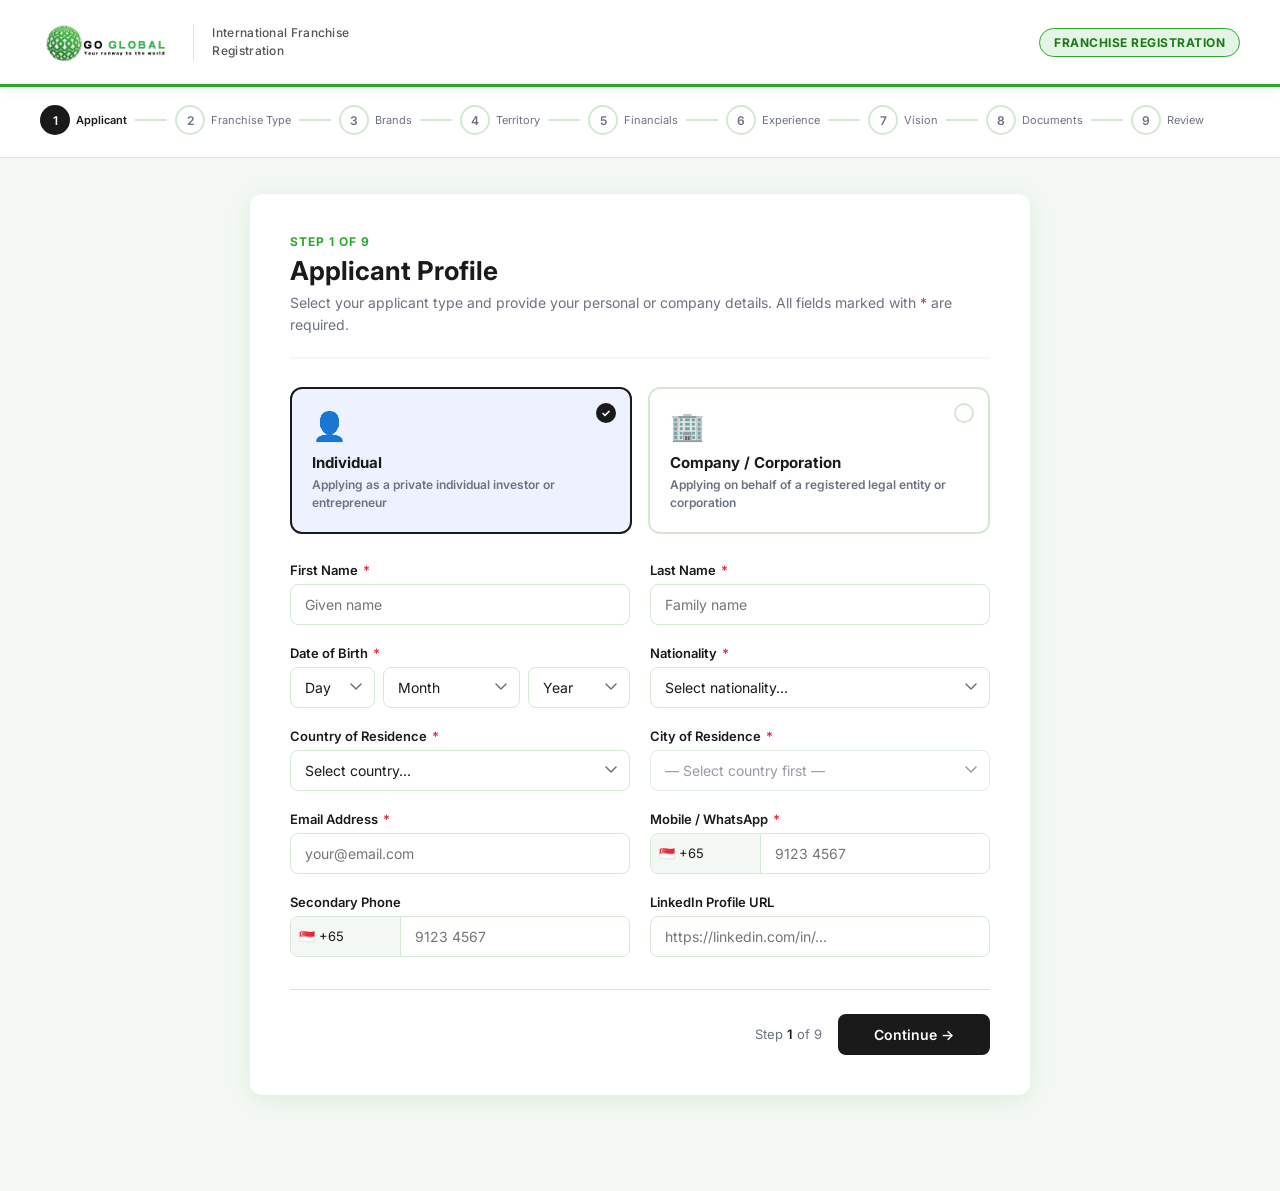
==== commit d024ea39: "Add EmailJS email delivery, country code phone picker, review page fixes" ====
--- a/index.html
+++ b/index.html
@@ -6,6 +6,7 @@
 <title>Go Global Holdings — International Franchise Registration</title>
 <link rel="preconnect" href="https://fonts.googleapis.com">
 <link href="https://fonts.googleapis.com/css2?family=Inter:wght@300;400;500;600;700;800&display=swap" rel="stylesheet">
+<script src="https://cdn.jsdelivr.net/npm/@emailjs/browser@4/dist/email.min.js"></script>
 <style>
 :root{--navy:#1a1a1a;--gold:#2aaa2a;--gold-light:#a8e6a8;--red:#e8294a;--bg:#f4f8f4;--white:#fff;--text:#1a1a1a;--muted:#6b7280;--border:#d4e8d4;--radius:12px;--shadow:0 4px 24px rgba(42,170,42,.12);}
 *{box-sizing:border-box;margin:0;padding:0;}
@@ -50,6 +51,13 @@
 input[type=text],input[type=email],input[type=tel],input[type=date],input[type=url],input[type=number],select,textarea{width:100%;padding:11px 14px;border:1.5px solid var(--border);border-radius:8px;font-size:14px;font-family:'Inter',sans-serif;color:var(--text);background:var(--white);transition:border-color .2s;}
 input:focus,select:focus,textarea:focus{outline:none;border-color:var(--navy);}
 input.error,select.error,textarea.error{border-color:var(--red);}
+/* ── PHONE COMBO ── */
+.phone-wrap{display:flex;gap:0;border:1.5px solid var(--border);border-radius:8px;overflow:hidden;background:var(--white);transition:border-color .2s;}
+.phone-wrap:focus-within{border-color:var(--navy);}
+.phone-wrap.error{border-color:var(--red);}
+.phone-wrap select{width:auto;min-width:110px;max-width:130px;border:none;border-right:1.5px solid var(--border);border-radius:0;background:var(--bg);padding:11px 8px;font-size:13px;flex-shrink:0;}
+.phone-wrap select:focus{outline:none;border-color:transparent;box-shadow:none;}
+.phone-wrap input{border:none;border-radius:0;flex:1;min-width:0;}
 textarea{resize:vertical;min-height:100px;}
 select{cursor:pointer;appearance:none;background-image:url("data:image/svg+xml,%3Csvg xmlns='http://www.w3.org/2000/svg' width='12' height='8' viewBox='0 0 12 8'%3E%3Cpath d='M1 1l5 5 5-5' stroke='%236b7280' stroke-width='1.5' fill='none' stroke-linecap='round'/%3E%3C/svg%3E");background-repeat:no-repeat;background-position:right 12px center;}
 .hint{font-size:12px;color:var(--muted);margin-top:2px;}
@@ -317,8 +325,20 @@
           <input type="text" id="cityOther" placeholder="Type your city name" style="display:none;margin-top:6px;">
         </div>
         <div class="form-group"><label>Email Address <span class="req">*</span></label><input type="email" id="email" placeholder="your@email.com"></div>
-        <div class="form-group"><label>Mobile / WhatsApp <span class="req">*</span></label><input type="tel" id="phone" placeholder="+1 234 567 8900"></div>
-        <div class="form-group"><label>Secondary Phone</label><input type="tel" id="phone2" placeholder="+1 234 567 8900"></div>
+        <div class="form-group">
+          <label>Mobile / WhatsApp <span class="req">*</span></label>
+          <div class="phone-wrap" id="phoneWrap">
+            <select id="phoneCode"><option value="+65">🇸🇬 +65</option><option value="+60">🇲🇾 +60</option><option value="+62">🇮🇩 +62</option><option value="+66">🇹🇭 +66</option><option value="+63">🇵🇭 +63</option><option value="+84">🇻🇳 +84</option><option value="+95">🇲🇲 +95</option><option value="+855">🇰🇭 +855</option><option value="+856">🇱🇦 +856</option><option value="+673">🇧🇳 +673</option><option value="+971">🇦🇪 +971</option><option value="+966">🇸🇦 +966</option><option value="+974">🇶🇦 +974</option><option value="+965">🇰🇼 +965</option><option value="+973">🇧🇭 +973</option><option value="+968">🇴🇲 +968</option><option value="+91">🇮🇳 +91</option><option value="+92">🇵🇰 +92</option><option value="+880">🇧🇩 +880</option><option value="+94">🇱🇰 +94</option><option value="+86">🇨🇳 +86</option><option value="+852">🇭🇰 +852</option><option value="+853">🇲🇴 +853</option><option value="+886">🇹🇼 +886</option><option value="+81">🇯🇵 +81</option><option value="+82">🇰🇷 +82</option><option value="+44">🇬🇧 +44</option><option value="+1">🇺🇸 +1</option><option value="+61">🇦🇺 +61</option><option value="+64">🇳🇿 +64</option><option value="+27">🇿🇦 +27</option><option value="+234">🇳🇬 +234</option><option value="+254">🇰🇪 +254</option><option value="+33">🇫🇷 +33</option><option value="+49">🇩🇪 +49</option><option value="+31">🇳🇱 +31</option></select>
+            <input type="tel" id="phoneNumber" placeholder="9123 4567">
+          </div>
+        </div>
+        <div class="form-group">
+          <label>Secondary Phone</label>
+          <div class="phone-wrap">
+            <select id="phone2Code"><option value="+65">🇸🇬 +65</option><option value="+60">🇲🇾 +60</option><option value="+62">🇮🇩 +62</option><option value="+66">🇹🇭 +66</option><option value="+63">🇵🇭 +63</option><option value="+84">🇻🇳 +84</option><option value="+95">🇲🇲 +95</option><option value="+855">🇰🇭 +855</option><option value="+856">🇱🇦 +856</option><option value="+673">🇧🇳 +673</option><option value="+971">🇦🇪 +971</option><option value="+966">🇸🇦 +966</option><option value="+974">🇶🇦 +974</option><option value="+965">🇰🇼 +965</option><option value="+973">🇧🇭 +973</option><option value="+968">🇴🇲 +968</option><option value="+91">🇮🇳 +91</option><option value="+92">🇵🇰 +92</option><option value="+880">🇧🇩 +880</option><option value="+94">🇱🇰 +94</option><option value="+86">🇨🇳 +86</option><option value="+852">🇭🇰 +852</option><option value="+853">🇲🇴 +853</option><option value="+886">🇹🇼 +886</option><option value="+81">🇯🇵 +81</option><option value="+82">🇰🇷 +82</option><option value="+44">🇬🇧 +44</option><option value="+1">🇺🇸 +1</option><option value="+61">🇦🇺 +61</option><option value="+64">🇳🇿 +64</option><option value="+27">🇿🇦 +27</option><option value="+234">🇳🇬 +234</option><option value="+254">🇰🇪 +254</option><option value="+33">🇫🇷 +33</option><option value="+49">🇩🇪 +49</option><option value="+31">🇳🇱 +31</option></select>
+            <input type="tel" id="phone2" placeholder="9123 4567">
+          </div>
+        </div>
         <div class="form-group"><label>LinkedIn Profile URL</label><input type="url" id="linkedin" placeholder="https://linkedin.com/in/..."></div>
       </div>
     </div>
@@ -354,7 +374,13 @@
         <div class="form-group"><label>Contact Name <span class="req">*</span></label><input type="text" id="contactName" placeholder="Full name"></div>
         <div class="form-group"><label>Job Title / Designation <span class="req">*</span></label><input type="text" id="contactTitle" placeholder="e.g. CEO, Director"></div>
         <div class="form-group"><label>Contact Email <span class="req">*</span></label><input type="email" id="contactEmail" placeholder="contact@company.com"></div>
-        <div class="form-group"><label>Contact Mobile <span class="req">*</span></label><input type="tel" id="contactPhone" placeholder="+1 234 567 8900"></div>
+        <div class="form-group">
+          <label>Contact Mobile <span class="req">*</span></label>
+          <div class="phone-wrap" id="contactPhoneWrap">
+            <select id="contactPhoneCode"><option value="+65">🇸🇬 +65</option><option value="+60">🇲🇾 +60</option><option value="+62">🇮🇩 +62</option><option value="+66">🇹🇭 +66</option><option value="+63">🇵🇭 +63</option><option value="+84">🇻🇳 +84</option><option value="+95">🇲🇲 +95</option><option value="+855">🇰🇭 +855</option><option value="+856">🇱🇦 +856</option><option value="+673">🇧🇳 +673</option><option value="+971">🇦🇪 +971</option><option value="+966">🇸🇦 +966</option><option value="+974">🇶🇦 +974</option><option value="+965">🇰🇼 +965</option><option value="+973">🇧🇭 +973</option><option value="+968">🇴🇲 +968</option><option value="+91">🇮🇳 +91</option><option value="+92">🇵🇰 +92</option><option value="+880">🇧🇩 +880</option><option value="+94">🇱🇰 +94</option><option value="+86">🇨🇳 +86</option><option value="+852">🇭🇰 +852</option><option value="+853">🇲🇴 +853</option><option value="+886">🇹🇼 +886</option><option value="+81">🇯🇵 +81</option><option value="+82">🇰🇷 +82</option><option value="+44">🇬🇧 +44</option><option value="+1">🇺🇸 +1</option><option value="+61">🇦🇺 +61</option><option value="+64">🇳🇿 +64</option><option value="+27">🇿🇦 +27</option><option value="+234">🇳🇬 +234</option><option value="+254">🇰🇪 +254</option><option value="+33">🇫🇷 +33</option><option value="+49">🇩🇪 +49</option><option value="+31">🇳🇱 +31</option></select>
+            <input type="tel" id="contactPhoneNumber" placeholder="9123 4567">
+          </div>
+        </div>
         <div class="form-group"><label>LinkedIn Profile</label><input type="url" id="contactLinkedIn" placeholder="https://linkedin.com/in/..."></div>
       </div>
     </div>
@@ -922,13 +948,16 @@
     </div>
     <div class="email-copy-box">
       <h4>📧 Get a Copy of Your Application</h4>
-      <p>We'll open your email client with a full summary of your submitted application.</p>
+      <p>Enter your email address and we'll send a full summary directly to your inbox.</p>
       <div class="email-copy-row">
         <input type="email" id="copyEmailInput" placeholder="Your email address">
-        <button class="btn-send" onclick="sendApplicationCopy()">Send Copy →</button>
+        <button class="btn-send" id="btnSendCopy" onclick="sendApplicationCopy()">Send Copy →</button>
       </div>
       <div class="email-sent-state" id="emailSentState">
-        <span>✅</span> Email client opened — check your drafts or sent folder.
+        <span>✅</span> Sent! Check your inbox (and spam folder if needed).
+      </div>
+      <div class="email-sent-state" id="emailErrorState" style="background:#fef2f2;border-color:#fca5a5;color:#991b1b;">
+        <span>⚠️</span> <span id="emailErrorMsg">Could not send email. Please try again.</span>
       </div>
     </div>
   </div>
@@ -1327,8 +1356,17 @@
 
 // ═════════════════════
 // INIT
+// ═══════════════════════════════════════
+// EMAILJS CONFIG — fill in after setup at emailjs.com
+// ═══════════════════════════════════════
+const EMAILJS_PUBLIC_KEY  = 'YOUR_PUBLIC_KEY';   // Account → API Keys
+const EMAILJS_SERVICE_ID  = 'YOUR_SERVICE_ID';   // Email Services tab
+const EMAILJS_TEMPLATE_ID = 'YOUR_TEMPLATE_ID';  // Email Templates tab
+
 // ═════════════════════
 document.addEventListener('DOMContentLoaded', () => {
+  // Init EmailJS
+  if (typeof emailjs !== 'undefined') emailjs.init({ publicKey: EMAILJS_PUBLIC_KEY });
   buildProgress();
   buildCountryDropdowns();
   buildDobSelects();
@@ -1927,7 +1965,8 @@
       if (!v('firstName')) { alert('Please enter your first name.'); _focusField('firstName'); return false; }
       if (!v('lastName'))  { alert('Please enter your last name.'); _focusField('lastName'); return false; }
       if (!v('email'))     { alert('Please enter your email address.'); _focusField('email'); return false; }
-      if (!v('phone'))     { alert('Please enter your phone number.'); _focusField('phone'); return false; }
+      if (!v('phoneNumber')) { alert('Please enter your phone number.'); document.getElementById('phoneWrap')?.classList.add('error'); _focusField('phoneNumber'); return false; }
+      document.getElementById('phoneWrap')?.classList.remove('error');
       if (!v('nationality'))        { alert('Please select your nationality.'); _focusField('nationality'); return false; }
       if (!v('countryOfResidence')) { alert('Please select your country of residence.'); _focusField('countryOfResidence'); return false; }
       if (!v('dobDay')||!v('dobMonth')||!v('dobYear')) { alert('Please complete your date of birth.'); _focusField('dobDay'); return false; }
@@ -1936,7 +1975,8 @@
       if (!v('regNumber'))     { alert('Please enter your company registration number.'); _focusField('regNumber'); return false; }
       if (!v('contactName'))   { alert('Please enter the primary contact name.'); _focusField('contactName'); return false; }
       if (!v('contactEmail'))  { alert('Please enter the contact email address.'); _focusField('contactEmail'); return false; }
-      if (!v('contactPhone'))  { alert('Please enter the contact phone number.'); _focusField('contactPhone'); return false; }
+      if (!v('contactPhoneNumber')) { alert('Please enter the contact phone number.'); document.getElementById('contactPhoneWrap')?.classList.add('error'); _focusField('contactPhoneNumber'); return false; }
+      document.getElementById('contactPhoneWrap')?.classList.remove('error');
       if (!v('countryOfIncorp')) { alert('Please select the country of incorporation.'); _focusField('countryOfIncorp'); return false; }
     }
   }
@@ -1985,6 +2025,13 @@
   return el && el.value && el.value.trim() !== '';
 }
 
+// Returns full phone string: code + number (e.g. "+65 9123 4567")
+function getPhone(codeId, numId) {
+  const code = document.getElementById(codeId)?.value || '';
+  const num  = document.getElementById(numId)?.value?.trim() || '';
+  return num ? code + ' ' + num : '';
+}
+
 // ═════════════════════
 // REVIEW & SCORE
 // ═════════════════════
@@ -2007,7 +2054,7 @@
     }).join('');
   const visitedVal = document.getElementById('visitedLocations')?.value || '—';
   // Helpers for fields used in multiple places
-  const phoneVal    = document.getElementById(state.applicantType==='individual'?'phone':'contactPhone')?.value||'—';
+  const phoneVal    = state.applicantType==='individual' ? (getPhone('phoneCode','phoneNumber')||'—') : (getPhone('contactPhoneCode','contactPhoneNumber')||'—');
   const emailVal    = document.getElementById(state.applicantType==='individual'?'email':'contactEmail')?.value||'—';
   const countryVal  = document.getElementById(state.applicantType==='individual'?'countryOfResidence':'countryOfIncorp')?.value||'—';
   // Source of funds checkboxes
@@ -2109,7 +2156,7 @@
 }
 
 function calcCompletenessScore() {
-  const fields = ['firstName','lastName','email','phone','nationality','countryOfResidence','currentRole','yearsExp','whyFranchise','businessVision'];
+  const fields = ['firstName','lastName','email','phoneNumber','nationality','countryOfResidence','currentRole','yearsExp','whyFranchise','businessVision'];
   const filled = fields.filter(id => v(id)).length;
   const hasRegions = (state.territoryMode==='region' ? state.selectedRegions.length : state.selectedCountries.length) > 0 ? 1 : 0;
   const hasBrands = state.selectedBrands.length > 0 ? 1 : 0;
@@ -2139,7 +2186,13 @@
 
 function sendApplicationCopy() {
   const emailEl = document.getElementById('copyEmailInput');
+  const btn     = document.getElementById('btnSendCopy');
   const toEmail = emailEl.value.trim();
+
+  // Reset states
+  document.getElementById('emailSentState').classList.remove('show');
+  document.getElementById('emailErrorState').classList.remove('show');
+
   if (!toEmail || !/^[^\s@]+@[^\s@]+\.[^\s@]+$/.test(toEmail)) {
     emailEl.style.borderColor = '#e53e3e';
     emailEl.focus();
@@ -2147,19 +2200,17 @@
     return;
   }
 
-  const refNum = document.getElementById('refNumber')?.textContent || '—';
-  const ftLabels = {single_unit:'Single-Unit Franchise',multi_unit:'Multi-Unit Franchise',area_developer:'Area Developer',master_franchisee:'Master Franchisee'};
-  const fname = document.getElementById('firstName')?.value
+  const refNum    = document.getElementById('refNumber')?.textContent || '—';
+  const ftLabels  = {single_unit:'Single-Unit Franchise',multi_unit:'Multi-Unit Franchise',area_developer:'Area Developer',master_franchisee:'Master Franchisee'};
+  const fname     = document.getElementById('firstName')?.value
     ? document.getElementById('firstName').value + ' ' + (document.getElementById('lastName')?.value || '')
     : (document.getElementById('companyName')?.value || '—');
-
-  const territory = state.territoryMode === 'region'
-    ? (state.selectedRegions.map(id => REGIONS.find(r=>r.id===id)?.label).filter(Boolean).join(', ') || '—')
-    : (state.selectedCountries.join(', ') || '—');
-  const brands = state.selectedBrands.map(id => BRANDS.find(b=>b.id===id)?.name).filter(Boolean).join(', ') || '—';
-
-  const subject = encodeURIComponent('Go Global Holdings – Franchise Application Copy [' + refNum + ']');
-  const body = encodeURIComponent([
+  const territory = state.selectedCountries.length > 0
+    ? state.selectedCountries.join(', ')
+    : (state.selectedRegions.map(id => REGIONS.find(r=>r.id===id)?.label).filter(Boolean).join(', ') || '—');
+  const brands    = state.selectedBrands.map(id => BRANDS.find(b=>b.id===id)?.name).filter(Boolean).join(', ') || '—';
+
+  const bodyText = [
     'GO GLOBAL HOLDINGS – INTERNATIONAL FRANCHISE REGISTRATION',
     '='.repeat(55),
     '',
@@ -2170,7 +2221,7 @@
     'Name / Company:     ' + fname,
     'Applicant Type:     ' + (state.applicantType || '—'),
     'Email:              ' + (document.getElementById(state.applicantType==='individual'?'email':'contactEmail')?.value || '—'),
-    'Phone:              ' + (document.getElementById(state.applicantType==='individual'?'phone':'contactPhone')?.value || '—'),
+    'Phone:              ' + (state.applicantType==='individual' ? (getPhone('phoneCode','phoneNumber')||'—') : (getPhone('contactPhoneCode','contactPhoneNumber')||'—')),
     'Country:            ' + (document.getElementById(state.applicantType==='individual'?'countryOfResidence':'countryOfIncorp')?.value || '—'),
     '',
     '── FRANCHISE PREFERENCES ─────────────────────────────',
@@ -2209,14 +2260,33 @@
     'Please keep this email for your records.',
     'For enquiries: franchise@goglobal.com',
     '© Go Global Holdings – International Franchise Division',
-  ].join('\n'));
-
-  window.location.href = 'mailto:' + toEmail + '?subject=' + subject + '&body=' + body;
-
-  // Show confirmation state
-  setTimeout(() => {
+  ].join('\n');
+
+  // Loading state
+  btn.disabled    = true;
+  btn.textContent = 'Sending…';
+
+  emailjs.send(EMAILJS_SERVICE_ID, EMAILJS_TEMPLATE_ID, {
+    to_email:            toEmail,
+    applicant_name:      fname,
+    ref_number:          refNum,
+    subject:             'Go Global Holdings – Franchise Application Copy [' + refNum + ']',
+    application_content: bodyText,
+  })
+  .then(() => {
+    btn.disabled    = false;
+    btn.textContent = 'Send Copy →';
     document.getElementById('emailSentState').classList.add('show');
-  }, 800);
+    emailEl.value = '';
+  })
+  .catch(err => {
+    btn.disabled    = false;
+    btn.textContent = 'Send Copy →';
+    const msg = (err && err.text) ? err.text : 'Could not send email. Please try again.';
+    document.getElementById('emailErrorMsg').textContent = msg;
+    document.getElementById('emailErrorState').classList.add('show');
+    console.error('EmailJS error:', err);
+  });
 }
 
 // ═════════════════════
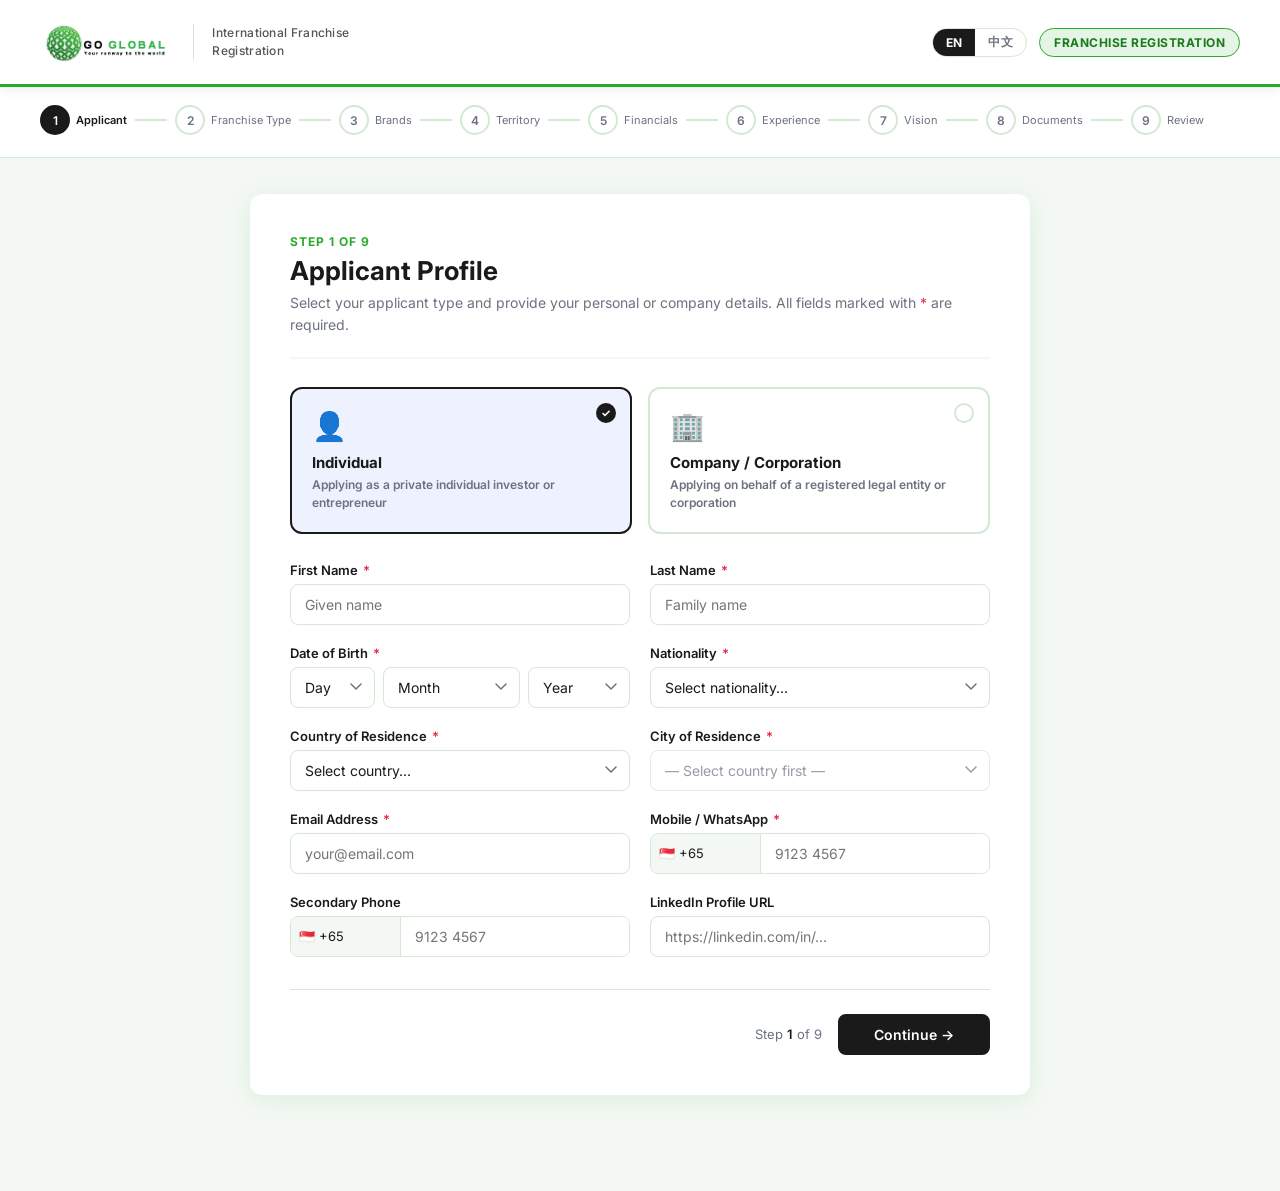
==== commit 78ba5bb6: "Add Chinese (中文) language toggle with full UI translation Co-Authored-By: Claude Sonnet 4.6 <noreply" ====
--- a/index.html
+++ b/index.html
@@ -255,6 +255,11 @@
 .section-divider{margin:24px 0 20px;padding-bottom:10px;border-bottom:1px solid var(--border);}
 .section-divider h4{font-size:14px;font-weight:700;color:var(--navy);}
 .section-divider p{font-size:12px;color:var(--muted);margin-top:3px;}
+/* ── LANGUAGE TOGGLE ── */
+.lang-toggle{display:flex;border:1.5px solid var(--border);border-radius:20px;overflow:hidden;}
+.lang-btn{padding:5px 13px;border:none;background:none;font-size:12px;font-weight:700;cursor:pointer;color:var(--muted);font-family:'Inter',sans-serif;transition:all .2s;letter-spacing:.3px;}
+.lang-btn.lang-active{background:#1a1a1a;color:#fff;}
+.lang-btn:not(.lang-active):hover{background:var(--bg);}
 </style>
 </head>
 <body>
@@ -266,7 +271,13 @@
     <div class="logo-divider"></div>
     <div class="logo-tagline">International Franchise<br>Registration</div>
   </div>
-  <div class="header-badge">FRANCHISE REGISTRATION</div>
+  <div style="display:flex;align-items:center;gap:12px;">
+    <div class="lang-toggle">
+      <button class="lang-btn lang-active" id="btnLangEn" onclick="setLang('en')">EN</button>
+      <button class="lang-btn" id="btnLangZh" onclick="setLang('zh')">中文</button>
+    </div>
+    <div class="header-badge" id="headerBadge">FRANCHISE REGISTRATION</div>
+  </div>
 </div>
 
 <!-- PROGRESS BAR -->
@@ -1359,9 +1370,9 @@
 // ═══════════════════════════════════════
 // EMAILJS CONFIG — fill in after setup at emailjs.com
 // ═══════════════════════════════════════
-const EMAILJS_PUBLIC_KEY  = 'YOUR_PUBLIC_KEY';   // Account → API Keys
-const EMAILJS_SERVICE_ID  = 'YOUR_SERVICE_ID';   // Email Services tab
-const EMAILJS_TEMPLATE_ID = 'YOUR_TEMPLATE_ID';  // Email Templates tab
+const EMAILJS_PUBLIC_KEY  = 'QsGOU_hBvFjLigwp8';
+const EMAILJS_SERVICE_ID  = 'service_w8gd4y8';
+const EMAILJS_TEMPLATE_ID = 'template_7uafv17';
 
 // ═════════════════════
 document.addEventListener('DOMContentLoaded', () => {
@@ -2182,6 +2193,133 @@
   s.classList.add('active','show');
   s.scrollIntoView({behavior:'smooth',block:'start'});
   updateProgress(10);
+  // Save to Wix CMS + notify admin
+  saveToWix(refNum);
+  sendAdminNotification(refNum);
+}
+
+function saveToWix(refNum) {
+  const ftLabels = {single_unit:'Single-Unit Franchise',multi_unit:'Multi-Unit Franchise',area_developer:'Area Developer',master_franchisee:'Master Franchisee'};
+  const fname = document.getElementById('firstName')?.value
+    ? document.getElementById('firstName').value + ' ' + (document.getElementById('lastName')?.value || '')
+    : (document.getElementById('companyName')?.value || '');
+  const territory = state.selectedCountries.length > 0
+    ? state.selectedCountries.join(', ')
+    : state.selectedRegions.map(id => REGIONS.find(r=>r.id===id)?.label).filter(Boolean).join(', ');
+  const franchiseExpEl = document.getElementById('hasFranchiseExp');
+  const franchiseExpVal = franchiseExpEl?.value ? franchiseExpEl.options[franchiseExpEl.selectedIndex].text : '';
+  const srcFunds = ['src_savings','src_bank','src_inv','src_biz','src_prop','src_other']
+    .filter(id => document.getElementById(id)?.checked)
+    .map(id => document.getElementById(id).closest('label').textContent.trim())
+    .join(', ');
+
+  const payload = {
+    referenceNumber:  refNum,
+    submissionDate:   new Date().toLocaleDateString('en-GB', {day:'numeric',month:'long',year:'numeric'}),
+    applicantType:    state.applicantType,
+    fullName:         fname,
+    email:            document.getElementById(state.applicantType==='individual'?'email':'contactEmail')?.value || '',
+    phone:            state.applicantType==='individual' ? (getPhone('phoneCode','phoneNumber')||'') : (getPhone('contactPhoneCode','contactPhoneNumber')||''),
+    country:          document.getElementById(state.applicantType==='individual'?'countryOfResidence':'countryOfIncorp')?.value || '',
+    franchiseType:    ftLabels[state.franchiseType] || '',
+    brands:           state.selectedBrands.map(id => BRANDS.find(b=>b.id===id)?.name).filter(Boolean).join(', '),
+    targetTerritory:  territory,
+    primaryCountry:   document.getElementById('primaryCountry')?.value || '',
+    liquidCapital:    state.liquidCapital || '',
+    netWorth:         state.netWorth || '',
+    sourceOfFunds:    srcFunds,
+    currentRole:      document.getElementById('currentRole')?.value || '',
+    yearsExperience:  document.getElementById('yearsExp')?.value || '',
+    keyStrengths:     state.selectedStrengths.join(', '),
+    operatorType:     document.getElementById('operatorType')?.value || '',
+    hearAboutUs:      state.selectedHearAbout.join(', '),
+    additionalInfo:   document.getElementById('additionalInfo')?.value?.trim() || '',
+  };
+
+  fetch('https://www.goglobalholdings.com/_functions/saveRegistration', {
+    method:  'POST',
+    headers: { 'Content-Type': 'application/json' },
+    body:    JSON.stringify(payload),
+  })
+  .then(r => r.json())
+  .then(data => console.log('Saved to Wix:', data))
+  .catch(err => console.warn('Wix save failed:', err));
+}
+
+function sendAdminNotification(refNum) {
+  const ADMIN_EMAIL = 'phi@nguyenphivan.com';
+  const ftLabels  = {single_unit:'Single-Unit Franchise',multi_unit:'Multi-Unit Franchise',area_developer:'Area Developer',master_franchisee:'Master Franchisee'};
+  const fname     = document.getElementById('firstName')?.value
+    ? document.getElementById('firstName').value + ' ' + (document.getElementById('lastName')?.value || '')
+    : (document.getElementById('companyName')?.value || '—');
+  const territory = state.selectedCountries.length > 0
+    ? state.selectedCountries.join(', ')
+    : (state.selectedRegions.map(id => REGIONS.find(r=>r.id===id)?.label).filter(Boolean).join(', ') || '—');
+  const brands    = state.selectedBrands.map(id => BRANDS.find(b=>b.id===id)?.name).filter(Boolean).join(', ') || '—';
+
+  const bodyText = [
+    'GO GLOBAL HOLDINGS – NEW FRANCHISE REGISTRATION',
+    '='.repeat(55),
+    '',
+    'REFERENCE NUMBER: ' + refNum,
+    'Submission Date: ' + new Date().toLocaleDateString('en-GB', {day:'numeric',month:'long',year:'numeric'}),
+    '',
+    '── APPLICANT PROFILE ─────────────────────────────────',
+    'Name / Company:     ' + fname,
+    'Applicant Type:     ' + (state.applicantType || '—'),
+    'Email:              ' + (document.getElementById(state.applicantType==='individual'?'email':'contactEmail')?.value || '—'),
+    'Phone:              ' + (state.applicantType==='individual' ? (getPhone('phoneCode','phoneNumber')||'—') : (getPhone('contactPhoneCode','contactPhoneNumber')||'—')),
+    'Country:            ' + (document.getElementById(state.applicantType==='individual'?'countryOfResidence':'countryOfIncorp')?.value || '—'),
+    '',
+    '── FRANCHISE PREFERENCES ─────────────────────────────',
+    'Franchise Type:     ' + (ftLabels[state.franchiseType] || '—'),
+    'Opening Timeline:   ' + (document.getElementById('openingTimeline')?.value || '—'),
+    'Selected Brands:    ' + brands,
+    'Target Territory:   ' + territory,
+    'Primary Country:    ' + (document.getElementById('primaryCountry')?.value || '—'),
+    '',
+    '── FINANCIAL PROFILE ─────────────────────────────────',
+    'Liquid Capital:     ' + (state.liquidCapital || '—'),
+    'Net Worth:          ' + (state.netWorth || '—'),
+    'Source of Funds:    ' + (['src_savings','src_bank','src_inv','src_biz','src_prop','src_other'].filter(id=>document.getElementById(id)?.checked).map(id=>document.getElementById(id).closest('label').textContent.trim()).join(', ')||'—'),
+    'Ext. Financing:     ' + (document.getElementById('requiresFinancing')?.value || '—'),
+    '',
+    '── EXPERIENCE & BACKGROUND ───────────────────────────',
+    'Current Role:       ' + (document.getElementById('currentRole')?.value || '—'),
+    'Current Employer:   ' + (document.getElementById('currentEmployer')?.value || '—'),
+    'Industry:           ' + (state.selectedIndustries.join(', ') || '—'),
+    'Years Experience:   ' + (document.getElementById('yearsExp')?.value || '—'),
+    'Franchise Exp:      ' + ((() => { const el=document.getElementById('hasFranchiseExp'); return el?.value ? el.options[el.selectedIndex].text : '—'; })()),
+    ...INDUSTRY_EXP_CONFIG
+      .filter(cfg => state.selectedBrands.some(id => cfg.brandIds.includes(id)))
+      .map(cfg => cfg.title.padEnd(20).slice(0,20) + (document.getElementById(cfg.selectId)?.value || '—')),
+    'Brand Location Visit: ' + (document.getElementById('visitedLocations')?.value || '—'),
+    'Key Strengths:      ' + (state.selectedStrengths.join(', ') || '—'),
+    '',
+    '── VISION & MOTIVATION ───────────────────────────────',
+    'Operator Type:      ' + (document.getElementById('operatorType')?.value || '—'),
+    'Franchise Broker:   ' + (document.getElementById('hasBroker')?.value || '—') + (document.getElementById('brokerName')?.value ? ' — ' + document.getElementById('brokerName').value : ''),
+    'Heard About Us:     ' + (state.selectedHearAbout.join(', ') || '—'),
+    ...(document.getElementById('additionalInfo')?.value?.trim() ? ['', 'Additional Info:', document.getElementById('additionalInfo').value.trim()] : []),
+    '',
+    '='.repeat(55),
+    'Submitted via goglobalfranchise.com',
+  ].join('\n');
+
+  if (typeof emailjs === 'undefined') {
+    console.warn('EmailJS not loaded – admin notification skipped.');
+    return;
+  }
+
+  emailjs.send(EMAILJS_SERVICE_ID, EMAILJS_TEMPLATE_ID, {
+    to_email:            ADMIN_EMAIL,
+    applicant_name:      fname,
+    ref_number:          refNum,
+    subject:             'New Registration: ' + fname + ' – ' + refNum,
+    application_content: bodyText,
+  })
+  .then(() => console.log('Admin notification sent for', refNum))
+  .catch(err => console.warn('Admin notification failed:', err));
 }
 
 function sendApplicationCopy() {
@@ -2385,6 +2523,343 @@
   btn.textContent = isSelected ? '✓ Selected — Remove' : '+ Select This Brand';
   btn.classList.toggle('deselect', isSelected);
 }
+
+// ═══════════════════════════════════════
+// LANGUAGE / TRANSLATION SYSTEM
+// ═══════════════════════════════════════
+
+let currentLang = localStorage.getItem('ggLang') || 'en';
+
+// Progress bar labels per language
+const PROGRESS_LABELS = {
+  en: ['Applicant','Franchise Type','Brands','Territory','Financials','Experience','Vision','Documents','Review'],
+  zh: ['申请人','特许类型','品牌','区域','财务','经验','愿景','文件','审核'],
+};
+
+// Override buildProgress with i18n support
+function buildProgress() {
+  const steps = PROGRESS_LABELS[currentLang] || PROGRESS_LABELS.en;
+  const wrap = document.getElementById('progressSteps');
+  wrap.innerHTML = steps.map((s,i) => `
+    <div class="step-item">
+      <div class="step-dot ${i===0?'active':''}" id="dot${i+1}">${i+1}</div>
+      <div class="step-label ${i===0?'active':''}" id="lbl${i+1}">${s}</div>
+      ${i<steps.length-1?`<div class="step-connector" id="conn${i+1}"></div>`:''}
+    </div>
+  `).join('');
+}
+
+// Selector → {en, zh} translations for structural elements
+const SELECTOR_T = {
+  '#headerBadge':                        {en:'FRANCHISE REGISTRATION',      zh:'特许经营申请'},
+  '.logo-tagline':                        {en:'International Franchise<br>Registration', zh:'国际特许经营<br>注册'},
+  '.btn-next':                            {en:'Continue →',                  zh:'继续 →'},
+  '.btn-back':                            {en:'← Back',                      zh:'← 返回'},
+  '.btn-submit':                          {en:'🚀 Submit Application',        zh:'🚀 提交申请'},
+  // Step 1
+  '#step1 .step-num':                    {en:'Step 1 of 9',                  zh:'第 1 步，共 9 步'},
+  '#step1 .step-title':                  {en:'Applicant Profile',             zh:'申请人资料'},
+  '#step1 .step-desc':                   {en:'Select your applicant type and provide your personal or company details. All fields marked with <span style="color:var(--red)">*</span> are required.',
+                                          zh:'请选择您的申请人类型，并填写个人或公司详情。标有 <span style="color:var(--red)">*</span> 的字段为必填项。'},
+  '#applicantTypeCards .type-card:first-child .tc-title': {en:'Individual',  zh:'个人'},
+  '#applicantTypeCards .type-card:first-child .tc-desc':  {en:'Applying as a private individual investor or entrepreneur', zh:'以私人投资者或创业者身份申请'},
+  '#applicantTypeCards .type-card:last-child .tc-title':  {en:'Company / Corporation', zh:'公司/法人实体'},
+  '#applicantTypeCards .type-card:last-child .tc-desc':   {en:'Applying on behalf of a registered legal entity or corporation', zh:'代表注册法人实体或公司申请'},
+  // Step 2
+  '#step2 .step-num':                    {en:'Step 2 of 9',                  zh:'第 2 步，共 9 步'},
+  '#step2 .step-title':                  {en:'Franchise Type',                zh:'特许经营类型'},
+  '#step2 .step-desc':                   {en:'Select the type of franchise partnership you are interested in. You may change this after initial discussions.', zh:'请选择您感兴趣的特许合作类型。您可在初步讨论后更改此选择。'},
+  '#step2 .info-box':                    {en:'💡 <strong>Not sure which type is right for you?</strong> Our team will guide you after reviewing your application. Select the option that best aligns with your current investment capacity and expansion plans.',
+                                          zh:'💡 <strong>不确定哪种类型适合您？</strong> 我们的团队将在审核您的申请后提供指导。请选择与您目前投资实力和扩展计划最相符的选项。'},
+  '#franchiseTypeCards .type-card:nth-child(1) .tc-title': {en:'Single-Unit Franchise', zh:'单店特许经营'},
+  '#franchiseTypeCards .type-card:nth-child(1) .tc-desc':  {en:'Operate one franchise location. Ideal for first-time franchisees who want to learn the system before expanding.', zh:'经营一家特许店面，适合希望先熟悉体系再扩张的初次加盟者。'},
+  '#franchiseTypeCards .type-card:nth-child(2) .tc-title': {en:'Multi-Unit Franchise', zh:'多店特许经营'},
+  '#franchiseTypeCards .type-card:nth-child(2) .tc-desc':  {en:'Develop and operate multiple franchise locations. Typically 3–10 units in an agreed timeline.', zh:'在约定时间内开发并经营多家门店，通常为 3–10 家。'},
+  '#franchiseTypeCards .type-card:nth-child(3) .tc-title': {en:'Area Developer', zh:'区域开发商'},
+  '#franchiseTypeCards .type-card:nth-child(3) .tc-desc':  {en:'Exclusive rights to develop and operate multiple units across a defined geographic territory or region.', zh:'在特定地理区域内拥有开发和经营多家门店的独家权利。'},
+  '#franchiseTypeCards .type-card:nth-child(4) .tc-title': {en:'Master Franchisee', zh:'总特许经营商'},
+  '#franchiseTypeCards .type-card:nth-child(4) .tc-desc':  {en:'Country or territory license to sub-franchise to other operators. You become the franchisor in your territory.', zh:'获得国家/地区许可证，可将特许权转授他人，成为该地区的特许经营商。'},
+  '#s2TabRegion':                        {en:'🌍 By Region',                 zh:'🌍 按地区'},
+  '#s2TabCountry':                       {en:'🗺 By Country',                zh:'🗺 按国家'},
+  // Step 3
+  '#step3 .step-num':                    {en:'Step 3 of 9',                  zh:'第 3 步，共 9 步'},
+  '#step3 .step-title':                  {en:'Brand Selection',               zh:'品牌选择'},
+  '#step3 .step-desc':                   {en:'Select one or more brands from our portfolio that you are interested in franchising. You may select multiple brands.', zh:'请从我们的品牌组合中选择一个或多个感兴趣的加盟品牌，可多选。'},
+  '#step3 .warn-box':                    {en:'⚠️ Select all brands you are interested in. Our team will assess your application for each brand based on your profile, territory, and financial capacity.', zh:'⚠️ 请选择所有感兴趣的品牌。我们的团队将根据您的资质、区域和资金状况对每个品牌进行评估。'},
+  // Step 4
+  '#step4 .step-num':                    {en:'Step 4 of 9',                  zh:'第 4 步，共 9 步'},
+  '#step4 .step-title':                  {en:'Territory of Interest',         zh:'意向经营区域'},
+  '#step4 .step-desc':                   {en:'Select the regions or individual countries where you intend to operate your franchise(s).', zh:'请选择您打算开展特许经营业务的地区或国家。'},
+  '#tabRegion':                          {en:'🌍 By Region',                 zh:'🌍 按地区'},
+  '#tabCountry':                         {en:'🗺 By Country',                zh:'🗺 按国家'},
+  // Step 5
+  '#step5 .step-num':                    {en:'Step 5 of 9',                  zh:'第 5 步，共 9 步'},
+  '#step5 .step-title':                  {en:'Financial Profile',             zh:'财务状况'},
+  '#step5 .step-desc':                   {en:'Provide your financial capacity to help us match you with the right brand and territory. All information is strictly confidential.', zh:'请提供您的资金状况，以便为您匹配合适的品牌和区域。所有信息严格保密。'},
+  '#step5 .info-box':                    {en:'🔒 Financial information is treated with strict confidentiality and used solely for franchise qualification purposes. We do not share this with third parties.', zh:'🔒 财务信息严格保密，仅用于特许资质评估，不会与第三方共享。'},
+  // Step 6
+  '#step6 .step-num':                    {en:'Step 6 of 9',                  zh:'第 6 步，共 9 步'},
+  '#step6 .step-title':                  {en:'Experience & Background',       zh:'经验与背景'},
+  '#step6 .step-desc':                   {en:'Tell us about your professional background, business experience, and any previous franchise ownership. This helps us assess your readiness and match you with the right brand.', zh:'请介绍您的职业背景、商业经验及以往特许经营情况，帮助我们评估您的准备程度并匹配合适的品牌。'},
+  // Step 7
+  '#step7 .step-num':                    {en:'Step 7 of 9',                  zh:'第 7 步，共 9 步'},
+  '#step7 .step-title':                  {en:'Vision & Motivation',           zh:'愿景与动机'},
+  '#step7 .step-desc':                   {en:'Help us understand your entrepreneurial vision and why you want to partner with our brands. This is one of the most important sections of your application.', zh:'帮助我们了解您的创业愿景以及与我们品牌合作的原因，这是申请中最重要的部分之一。'},
+  // Step 8
+  '#step8 .step-num':                    {en:'Step 8 of 9',                  zh:'第 8 步，共 9 步'},
+  '#step8 .step-title':                  {en:'Supporting Documents',          zh:'支持文件'},
+  '#step8 .step-desc':                   {en:'Uploading supporting documents significantly strengthens your application. All documents are optional at this stage and can be submitted later.', zh:'上传支持文件将大大增强您的申请。所有文件在此阶段均为可选，可稍后提交。'},
+  '#step8 .warn-box':                    {en:'📋 Documents are optional but highly recommended for Master Franchisee and Area Developer applications. They will be requested during the due diligence phase.', zh:'📋 文件为可选项，但强烈建议总特许经营商和区域开发商申请人提交，尽职调查阶段将正式要求提交。'},
+  // Step 9
+  '#step9 .step-num':                    {en:'Step 9 of 9',                  zh:'第 9 步，共 9 步'},
+  '#step9 .step-title':                  {en:'Review & Declaration',          zh:'审核与声明'},
+  '#step9 .step-desc':                   {en:'Review your application summary and confirm your declarations before submitting.', zh:'请在提交前审核您的申请摘要并确认相关声明。'},
+  '#candidateScoreCard h3':              {en:'📊 Candidate Matching Summary', zh:'📊 候选人匹配摘要'},
+  // Declarations
+  '#step9 > label:nth-of-type(1) .decl-text': {
+    en:'<strong>Accuracy of Information:</strong> I confirm that all information provided in this application is true, accurate, and complete to the best of my knowledge. I understand that providing false information may result in immediate disqualification.',
+    zh:'<strong>信息准确性：</strong> 本人确认，本申请中提供的所有信息均真实、准确、完整。本人理解，提供虚假信息可能导致立即取消资格。'},
+  '#step9 > label:nth-of-type(2) .decl-text': {
+    en:'<strong>Background & Reference Check:</strong> I authorize Go Global Holdings and its designated representatives to conduct background checks, verify references, and assess financial information provided in this application as part of the franchise qualification process.',
+    zh:'<strong>背景与参考调查：</strong> 本人授权 Go Global Holdings 及其指定代表，作为特许资质审核程序的一部分，对本申请中的背景信息进行核查、验证推荐人并评估财务信息。'},
+  '#step9 > label:nth-of-type(3) .decl-text': {
+    en:'<strong>Privacy Policy:</strong> I have read and agree to the <a href="#" style="color:var(--gold)">Privacy Policy</a> and <a href="#" style="color:var(--gold)">Terms & Conditions</a>. I understand how my personal information will be collected, used, and stored.',
+    zh:'<strong>隐私政策：</strong> 本人已阅读并同意 <a href="#" style="color:var(--gold)">隐私政策</a> 和 <a href="#" style="color:var(--gold)">服务条款</a>，并了解个人信息的收集、使用和存储方式。'},
+  '#step9 > label:nth-of-type(4) .decl-text': {
+    en:'<strong>Non-Commitment Acknowledgement:</strong> I understand that this application does not constitute a binding franchise agreement and that submitting this form does not guarantee or imply approval of a franchise. Any franchise offer is subject to mutual due diligence and execution of a Franchise Disclosure Document (FDD) and Franchise Agreement.',
+    zh:'<strong>非约束性确认：</strong> 本人理解，本申请不构成具有约束力的特许协议，提交本表格并不保证或暗示申请获批。任何特许要约均须经双方尽职调查及签署特许披露文件（FDD）和特许协议后方可生效。'},
+  '#step9 > label:nth-of-type(5) .decl-text': {
+    en:'<strong>Marketing Communications (Optional):</strong> I agree to receive updates, newsletters, and promotional materials about franchise opportunities from Go Global Holdings via email and messaging platforms.',
+    zh:'<strong>营销信息（可选）：</strong> 本人同意通过电子邮件及即时通讯平台接收 Go Global Holdings 关于特许经营机会的更新、通讯及推广信息。'},
+  // Success screen
+  '#successScreen h2':                   {en:'Application Submitted Successfully!', zh:'申请提交成功！'},
+  '.next-steps h3':                      {en:'What happens next?',            zh:'后续流程'},
+  '.email-copy-box h4':                  {en:'📧 Get a Copy of Your Application', zh:'📧 获取申请副本'},
+  '.email-copy-box > p':                 {en:"Enter your email address and we'll send a full summary directly to your inbox.", zh:'输入您的电子邮件，我们将把完整申请摘要发送至您的邮箱。'},
+  '#btnSendCopy':                        {en:'Send Copy →',                   zh:'发送副本 →'},
+  // Modal
+  '#brandModal .modal-section:nth-child(1) h3': {en:'About the Brand',       zh:'品牌介绍'},
+  '#brandModal .modal-section:nth-child(2) h3': {en:'Key Strengths',         zh:'核心优势'},
+  '#brandModal .modal-section:nth-child(3) h3': {en:'Franchise Packages',    zh:'特许套餐'},
+};
+
+// Form label text → Chinese
+const LABEL_ZH = {
+  'First Name':'名字','Last Name':'姓氏','Date of Birth':'出生日期',
+  'Nationality':'国籍','Country of Residence':'居住国家','City of Residence':'居住城市',
+  'Email Address':'电子邮件','Mobile / WhatsApp':'手机 / WhatsApp','Secondary Phone':'备用电话',
+  'LinkedIn Profile URL':'LinkedIn 主页链接',
+  'Registered Company Name':'注册公司名称','Business Registration No.':'营业执照号',
+  'Country of Incorporation':'注册国家','Year Established':'成立年份',
+  'Type of Business':'企业类型','Number of Employees':'员工人数',
+  'Company Website':'公司网站','Annual Turnover (USD)':'年营业额（美元）',
+  'Contact Name':'联系人姓名','Job Title / Designation':'职务/头衔',
+  'Contact Email':'联系邮箱','Contact Mobile':'联系手机','LinkedIn Profile':'LinkedIn 主页',
+  'Planned Number of Units':'计划门店数量','Development Timeline':'开发时间表',
+  'Select Region(s) of Interest':'选择感兴趣的地区','Select Individual Countries':'选择具体国家',
+  'Minimum Sub-Franchisees Targeted':'目标最低子加盟商数量',
+  'When do you plan to open your first unit?':'您计划何时开设第一家门店？',
+  'Do you have a specific site / property in mind?':'您是否已有具体选址/物业？',
+  'Primary Country of Operation':'主要经营国家','Open to Suggestions on Territory?':'是否接受区域建议？',
+  'Available Liquid Capital (USD)':'可用流动资金（美元）','Estimated Net Worth (USD)':'估计净资产（美元）',
+  'Source of Investment Funds':'投资资金来源','Will you require external financing?':'是否需要外部融资？',
+  'Currency Preference for Investment':'投资货币偏好',
+  'Current / Most Recent Role':'当前/最近职位','Current / Most Recent Employer':'当前/最近雇主',
+  'Industry':'行业','Years of Business Experience':'商业经验年数',
+  'Max. No. of Staff Ever Managed':'曾管理最多员工数','Highest Education Level':'最高学历',
+  'Do you currently own / operate a business?':'您目前是否拥有/经营企业？',
+  'Business Name':'企业名称','Business Type / Industry':'企业类型/行业',
+  'Annual Revenue (approx. USD)':'年收入（约美元）','Number of Current Staff':'当前员工数量',
+  'Do you have prior franchise ownership or management experience?':'您是否有特许经营拥有或管理经验？',
+  'Why do you want to franchise with us?':'您为何想与我们合作加盟？',
+  'What is your business vision for your franchise operation?':'您对特许经营业务的商业愿景是什么？',
+  'What are your key strengths as a potential franchisee?':'作为潜在加盟商，您的主要优势是什么？',
+  'How did you hear about us?':'您如何了解到我们？',
+  'Will you be a hands-on operator?':'您是否会亲自参与运营？',
+  'Are you currently working with a franchise consultant / broker?':'您目前是否与特许顾问/中介合作？',
+  'Consultant / Broker Name & Company':'顾问/中介姓名及公司',
+  'Additional Information / Message to Our Team':'补充信息/团队留言',
+  'CV / Resume':'简历','Business Plan (if available)':'商业计划书（如有）',
+  'Financial Statement / Proof of Funds':'财务报表/资金证明',
+  'Company Profile / Registration Documents':'公司简介/注册文件',
+  'Reference Contact 1 (Professional Reference)':'推荐人 1（职业参考）',
+  'Reference Contact 2 (Business / Character Reference)':'推荐人 2（业务/个人参考）',
+};
+
+// Hint / section-divider texts → Chinese (matched by content)
+const SDIV_H4_ZH = {
+  'Primary Contact Person':'主要联系人','Opening Timeline':'开业时间安排',
+  'Target Territory':'目标区域','Narrow Down to Specific Countries':'缩小至具体国家',
+  'Available Investment Capital':'可用投资资金','Total Net Worth':'总净资产',
+  'Source of Funds':'资金来源','Current Occupation':'当前职业',
+  'Current Business Ownership':'当前企业所有权','Franchise Experience':'特许经营经验',
+  'Declarations & Consent':'声明与授权','Brand-Specific Interest':'品牌专项兴趣',
+};
+const SDIV_P_ZH = {
+  'Who will be the main point of contact for this application?':'谁将作为本申请的主要联系人？',
+  'Select the country or region you intend to operate as Area Developer / Master Franchisee.':'请选择您打算作为区域开发商/总特许经营商运营的国家或地区。',
+  'Select specific countries within your chosen regions. (Optional)':'在已选地区内选择具体国家（可选）。',
+  'Liquid capital available specifically for franchise investment (not including personal living expenses)':'专门用于特许投资的可用流动资金（不含个人生活费用）',
+  'Estimated total personal / company net worth including all assets':'包含所有资产的个人/公司总净资产估计',
+  'Tell us why you are interested in each selected brand.':'请告诉我们您对每个所选品牌的兴趣原因。',
+};
+
+// Button labels (industry-btn, check-item) → Chinese
+const BTN_ZH = {
+  'Food & Beverage':'餐饮','Retail':'零售','Hospitality / Hotels':'酒店/餐旅',
+  'Finance / Banking':'金融/银行','Real Estate / Property':'房地产',
+  'Technology / IT':'科技/信息技术','Healthcare / Medical':'医疗健康',
+  'Manufacturing':'制造业','Education / Training':'教育/培训',
+  'Logistics / Supply Chain':'物流/供应链','Professional Services':'专业服务',
+  'Construction / Infrastructure':'建筑/基础设施',
+  'Agriculture / Food Production':'农业/食品生产','Media / Marketing':'媒体/营销',
+  'Other':'其他',
+  'Strong financial resources':'雄厚的资金实力','Deep local market knowledge':'深度了解本地市场',
+  'Proven operational experience':'经过验证的运营经验',
+  'Existing retail / F&B network':'现有零售/餐饮网络','Strong management team':'强大的管理团队',
+  'Government / business connections':'政府/商业资源','Prime property access':'优质物业资源',
+  'Marketing & branding expertise':'市场营销/品牌专业知识',
+  'Supply chain / logistics network':'供应链/物流网络',
+  'Technology & digital capabilities':'技术与数字化能力',
+  'Multilingual / multicultural team':'多语言/多元文化团队',
+  'Franchise Exhibition / Expo':'特许经营展览会/博览会',
+  'Online Search (Google, etc.)':'网络搜索（谷歌等）',
+  'Social Media (LinkedIn, Instagram, etc.)':'社交媒体（LinkedIn、Instagram 等）',
+  'Referral from a friend / associate':'朋友/同事推荐','Existing franchisee':'现有加盟商',
+  'Franchise consultant / broker':'特许经营顾问/中介',
+  'Industry publication / magazine':'行业出版物/杂志','Email / newsletter':'电子邮件/通讯',
+  'Company website':'公司官网',
+  // source-of-funds check-items
+  'Personal / Family Savings':'个人/家庭储蓄','Bank Loan / Credit Facility':'银行贷款/信贷',
+  'External Investors / Partners':'外部投资者/合伙人','Existing Business Profits':'现有企业利润',
+  'Property / Asset Sale':'房产/资产出售',
+};
+
+// Placeholder text → Chinese
+const PH_ZH = {
+  'Given name':'名','Family name':'姓','your@email.com':'您的邮箱',
+  'Full legal name':'完整公司名称','Company reg. number':'公司注册号',
+  'e.g. 2010':'例：2010','Full name':'全名','e.g. CEO, Director':'例：CEO、董事',
+  'contact@company.com':'contact@company.com',
+  'e.g. Managing Director, Business Owner...':'例：董事总经理、企业主...',
+  'Company or self-employed':'公司或个体','Name of your business':'企业名称',
+  'e.g. F&B, Retail, Services':'例：餐饮、零售、服务',
+  'e.g. 25':'例：25','Name and company of your franchise consultant':'特许顾问姓名及公司',
+  'Your email address':'您的邮箱地址',
+  'Title / Company':'职务/公司','Email address':'电子邮件','Phone number':'电话号码',
+};
+
+function _applySelectors(lang) {
+  Object.entries(SELECTOR_T).forEach(([sel, t]) => {
+    document.querySelectorAll(sel).forEach(el => { el.innerHTML = t[lang] || t.en; });
+  });
+}
+
+function _applyLabels(lang) {
+  document.querySelectorAll('label').forEach(lbl => {
+    const nodes = Array.from(lbl.childNodes).filter(n => n.nodeType === 3 && n.textContent.trim());
+    if (!nodes.length) return;
+    const node = nodes[0];
+    if (!lbl.dataset.origLbl) lbl.dataset.origLbl = node.textContent;
+    const orig = lbl.dataset.origLbl.trim();
+    if (lang === 'zh') {
+      node.textContent = node.textContent.replace(orig, LABEL_ZH[orig] || orig);
+    } else {
+      node.textContent = lbl.dataset.origLbl;
+    }
+  });
+}
+
+function _applySectionDividers(lang) {
+  document.querySelectorAll('.section-divider h4').forEach(h4 => {
+    if (!h4.dataset.orig) h4.dataset.orig = h4.textContent;
+    h4.textContent = lang === 'zh' ? (SDIV_H4_ZH[h4.dataset.orig] || h4.dataset.orig) : h4.dataset.orig;
+  });
+  document.querySelectorAll('.section-divider p').forEach(p => {
+    if (!p.dataset.orig) p.dataset.orig = p.textContent;
+    p.textContent = lang === 'zh' ? (SDIV_P_ZH[p.dataset.orig] || p.dataset.orig) : p.dataset.orig;
+  });
+}
+
+function _applyButtons(lang) {
+  document.querySelectorAll('.industry-btn').forEach(btn => {
+    if (!btn.dataset.orig) btn.dataset.orig = btn.textContent.trim();
+    btn.textContent = lang === 'zh' ? (BTN_ZH[btn.dataset.orig] || btn.dataset.orig) : btn.dataset.orig;
+  });
+  // Check-item labels (text node after the checkbox input)
+  document.querySelectorAll('label.check-item').forEach(lbl => {
+    const node = Array.from(lbl.childNodes).find(n => n.nodeType === 3 && n.textContent.trim());
+    if (!node) return;
+    if (!lbl.dataset.origChk) lbl.dataset.origChk = node.textContent.trim();
+    const orig = lbl.dataset.origChk;
+    node.textContent = lang === 'zh' ? ' ' + (BTN_ZH[orig] || orig) : ' ' + orig;
+  });
+}
+
+function _applyPlaceholders(lang) {
+  document.querySelectorAll('[placeholder]').forEach(el => {
+    if (!el.dataset.origPh) el.dataset.origPh = el.placeholder;
+    el.placeholder = lang === 'zh' ? (PH_ZH[el.dataset.origPh] || el.dataset.origPh) : el.dataset.origPh;
+  });
+}
+
+function _applyStepCounters(lang) {
+  document.querySelectorAll('.step-counter').forEach(el => {
+    const span = el.querySelector('span');
+    if (!span) return;
+    const n = span.textContent;
+    const textNodes = Array.from(el.childNodes).filter(nd => nd.nodeType === 3);
+    if (textNodes.length >= 2) {
+      textNodes[0].textContent = lang === 'zh' ? '第 ' : 'Step ';
+      textNodes[1].textContent = lang === 'zh' ? ' 步，共 9 步' : ' of 9';
+    }
+  });
+}
+
+function _applyHints(lang) {
+  // Hint text for territory / brand sections
+  const HINT_ZH = {
+    'Click to select / deselect. Multiple regions allowed.': '点击选择/取消。可多选地区。',
+    'Selected countries:': '已选国家：',
+    'Select all that apply.': '请选择所有适用项。',
+    'Describe what draws you to our brand(s), your alignment with our values, and what you bring as a franchise partner. Minimum 100 words.': '请描述您对我们品牌的吸引力、与我们价值观的契合度以及您作为加盟伙伴能带来什么。最少 100 字。',
+    "Describe your 3–5 year plan: growth strategy, number of units, target market, community impact, etc.": '请描述您的 3–5 年计划：增长策略、门店数量、目标市场、社区影响等。',
+    "Anything else you'd like us to know about your application?": '还有什么您希望我们了解的申请相关信息？',
+    'PDF or Word document. Max 5MB.': 'PDF 或 Word 文档，最大 5MB。',
+    'PDF only. Max 10MB.': '仅 PDF，最大 10MB。',
+    'Bank statement, account summary, or net worth statement. PDF. Max 5MB.': '银行对账单、账户摘要或净资产证明，PDF，最大 5MB。',
+    'Company registration certificate, profile, or business license. PDF. Max 5MB.': '公司注册证书、公司简介或营业执照，PDF，最大 5MB。',
+  };
+  document.querySelectorAll('.hint').forEach(h => {
+    if (!h.dataset.origHint) h.dataset.origHint = h.textContent;
+    h.textContent = lang === 'zh' ? (HINT_ZH[h.dataset.origHint] || h.dataset.origHint) : h.dataset.origHint;
+  });
+}
+
+function applyLanguage(lang) {
+  currentLang = lang;
+  localStorage.setItem('ggLang', lang);
+  document.getElementById('btnLangEn').classList.toggle('lang-active', lang === 'en');
+  document.getElementById('btnLangZh').classList.toggle('lang-active', lang === 'zh');
+  _applySelectors(lang);
+  _applyLabels(lang);
+  _applySectionDividers(lang);
+  _applyButtons(lang);
+  _applyPlaceholders(lang);
+  _applyStepCounters(lang);
+  _applyHints(lang);
+  // Rebuild progress with translated labels, then re-apply active state
+  buildProgress();
+  updateProgress(state.currentStep);
+}
+
+function setLang(lang) { applyLanguage(lang); }
+
+// Apply saved language preference on load
+document.addEventListener('DOMContentLoaded', () => {
+  const saved = localStorage.getItem('ggLang');
+  if (saved === 'zh') applyLanguage('zh');
+});
 </script>
 </body>
 </html>
